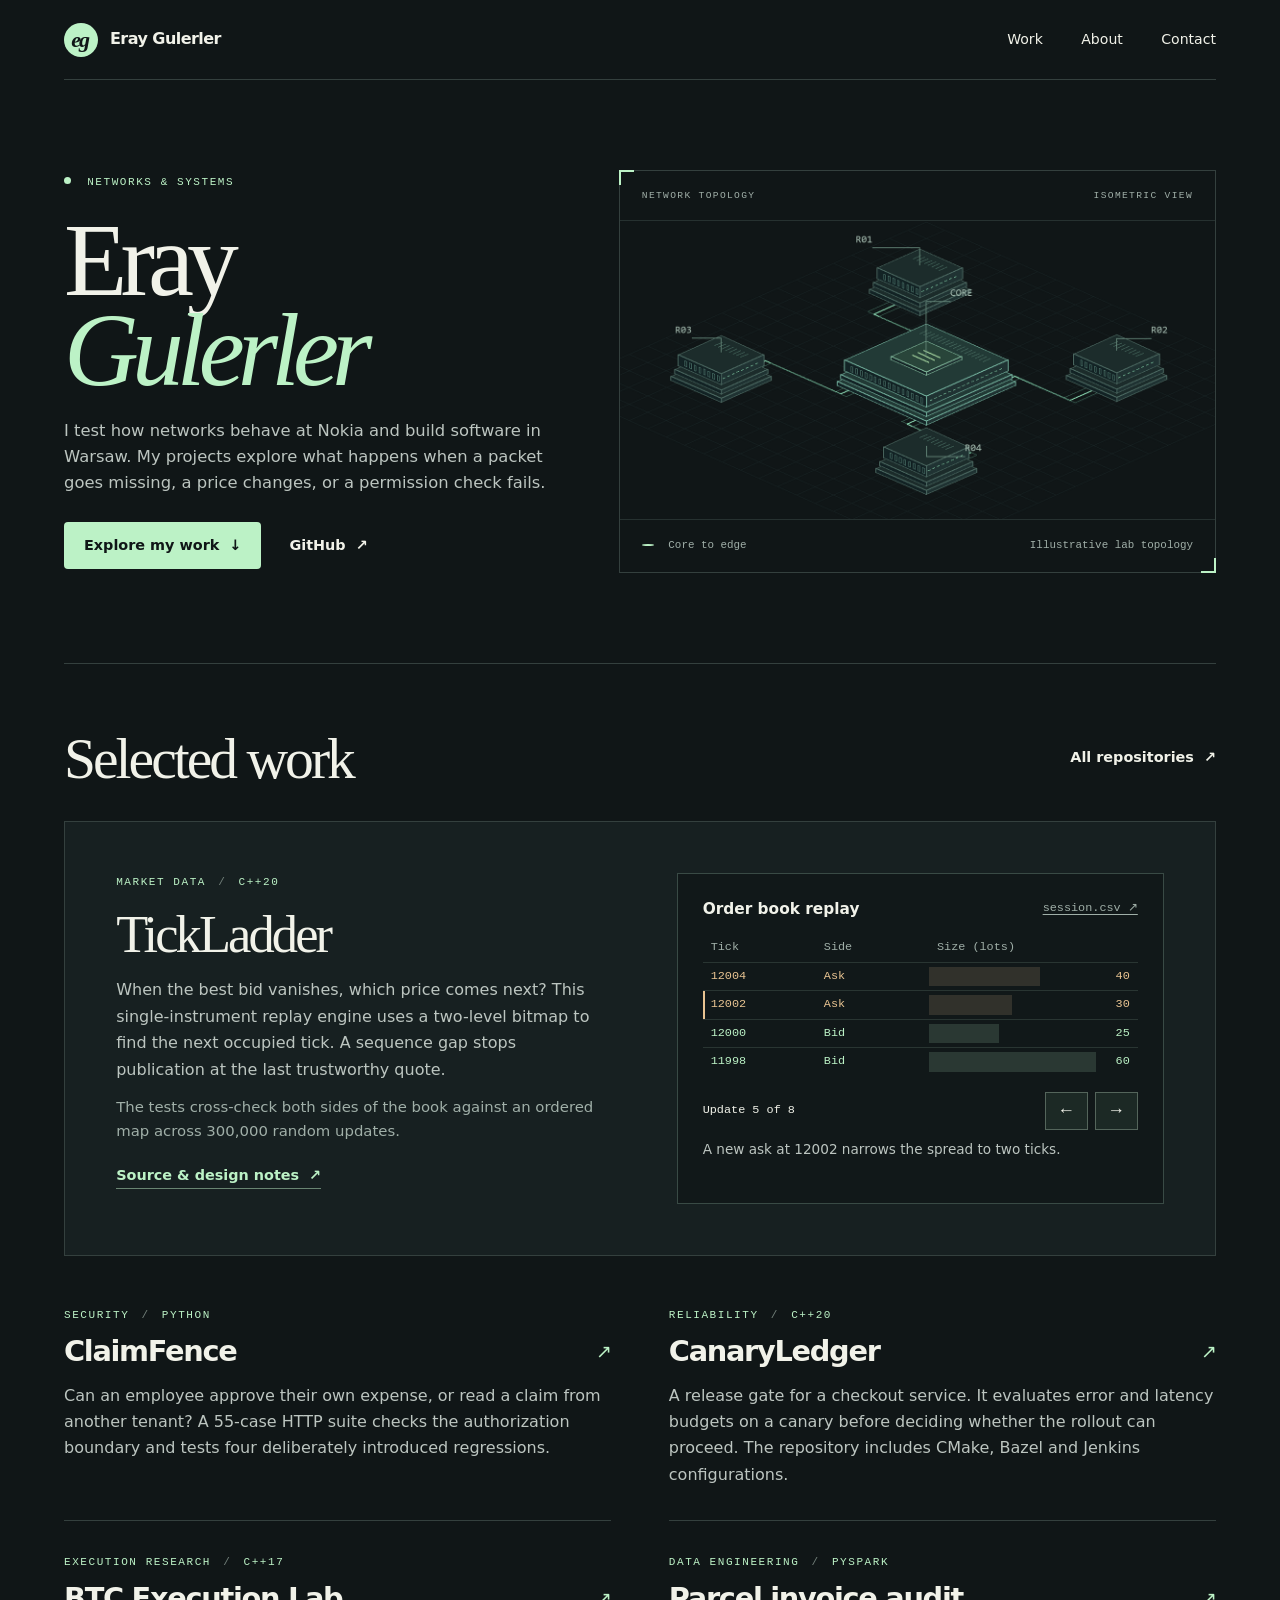
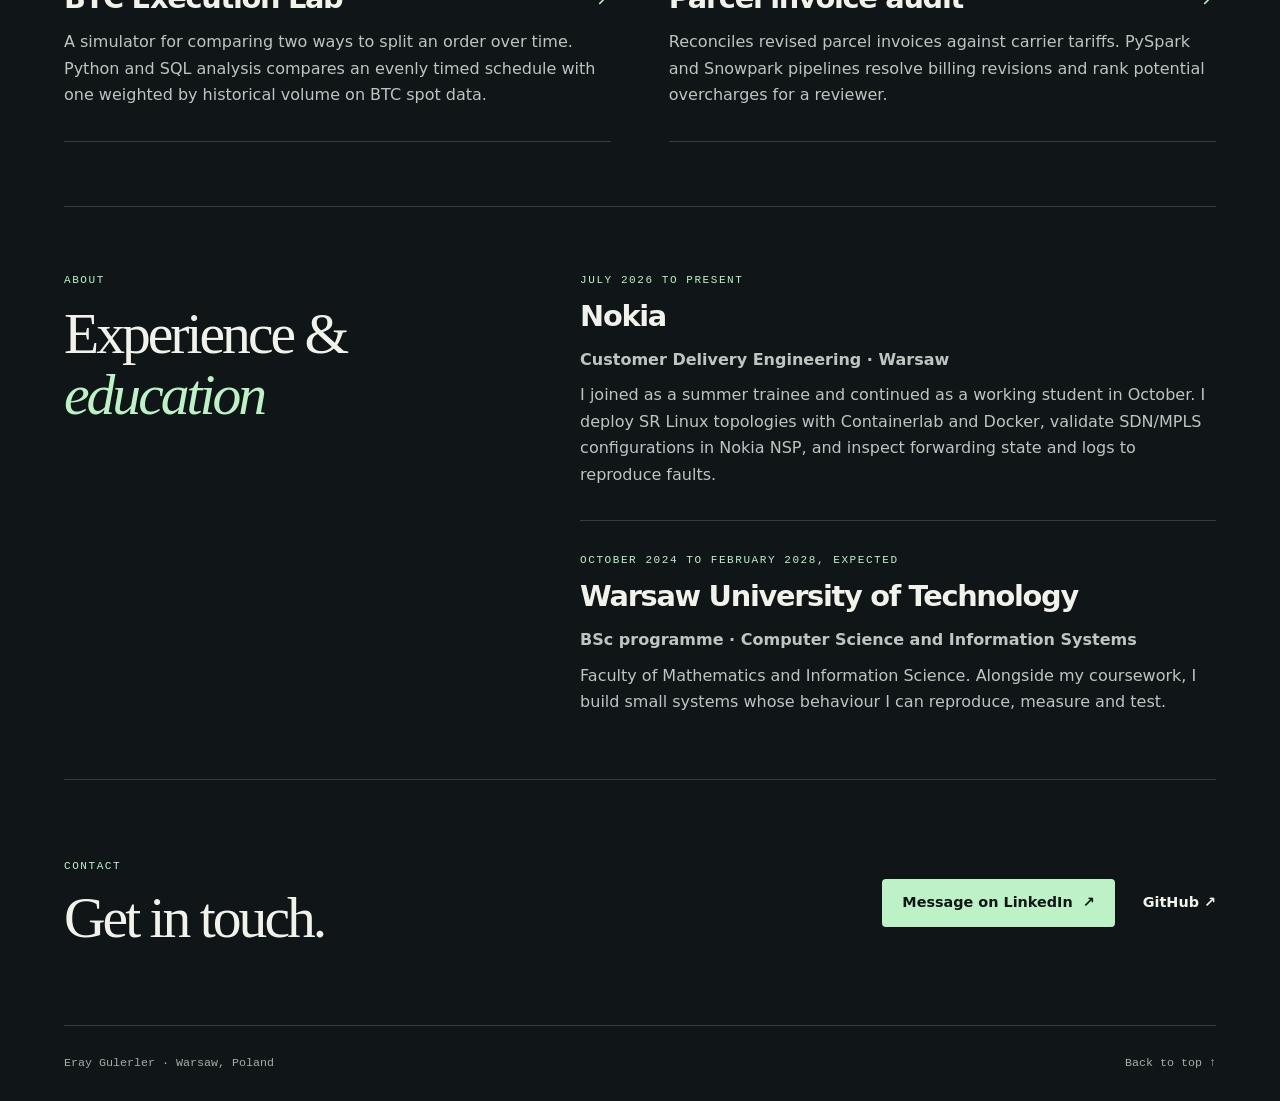
==== index.html @ 1bc4b7b7 "Publish engineering portfolio and TickLadder replay" ====
<!doctype html>
<html lang="en">
<head>
  <meta charset="utf-8">
  <meta name="viewport" content="width=device-width, initial-scale=1">
  <meta name="color-scheme" content="dark">
  <meta name="theme-color" content="#101617">
  <meta name="description" content="Eray Gulerler's engineering portfolio. Network validation at Nokia, a C++ market-data replay engine, and public experiments in authorization and reliability.">
  <meta property="og:title" content="Eray Gulerler | Networks &amp; systems">
  <meta property="og:description" content="Network engineering in Warsaw. Explore selected projects and step through an order-book replay.">
  <meta property="og:type" content="website">
  <meta property="og:image" content="https://eraygulerler.github.io/topology.png">
  <link rel="canonical" href="https://eraygulerler.github.io/">
  <link rel="stylesheet" href="styles.css">
  <title>Eray Gulerler | Networks &amp; systems</title>
  <script src="replay.js" defer></script>
</head>
<body id="top">
  <a class="skip" href="#main">Skip to content</a>
  <header class="top wrap">
    <a class="brand" href="#top" aria-label="Eray Gulerler, home"><span class="monogram">eg</span> Eray Gulerler</a>
    <nav aria-label="Main"><a href="#work">Work</a><a href="#about">About</a><a href="#contact">Contact</a></nav>
  </header>
  <main id="main">
    <section class="hero wrap" aria-labelledby="name">
      <div class="intro">
        <p class="eyebrow"><i></i> Networks &amp; systems</p>
        <h1 id="name">Eray<br><em>Gulerler</em></h1>
        <p class="lead">I test how networks behave at Nokia and build software in Warsaw. My projects explore what happens when a packet goes missing, a price changes, or a permission check fails.</p>
        <div class="actions"><a class="primary" href="#work">Explore my work <span aria-hidden="true">↓</span></a><a class="quiet" href="https://github.com/ErayGulerler">GitHub <span aria-hidden="true">↗</span></a></div>
      </div>
      <figure class="plate">
        <div class="platehead"><span>NETWORK TOPOLOGY</span><span>ISOMETRIC VIEW</span></div>
        <img src="topology.png" width="1240" height="620" alt="Isometric diagram of four edge routers connected to a central node by parallel paths." fetchpriority="high">
        <figcaption><span><b></b> Core to edge</span><span>Illustrative lab topology</span></figcaption>
      </figure>
    </section>
    <section class="work section wrap" id="work" aria-labelledby="work-title">
      <div class="sectionhead"><h2 id="work-title">Selected work</h2><a class="quiet" href="https://github.com/ErayGulerler?tab=repositories">All repositories <span aria-hidden="true">↗</span></a></div>
      <article class="featured">
        <div class="featurecopy">
          <p class="eyebrow">Market data <span>/</span> C++20</p>
          <h3>TickLadder</h3>
          <p>When the best bid vanishes, which price comes next? This single-instrument replay engine uses a two-level bitmap to find the next occupied tick. A sequence gap stops publication at the last trustworthy quote.</p>
          <p class="secondary">The tests cross-check both sides of the book against an ordered map across 300,000 random updates.</p>
          <a class="textlink" href="https://github.com/ErayGulerler/TickLadder">Source &amp; design notes <span aria-hidden="true">↗</span></a>
        </div>
        <div class="replay" aria-labelledby="replay-title">
          <div class="rephead"><h4 id="replay-title">Order book replay</h4><a href="https://github.com/ErayGulerler/TickLadder/blob/main/examples/session.csv">session.csv ↗</a></div>
          <table><caption class="sr">Resting quantity by price for the selected sample update</caption><thead><tr><th>Tick</th><th>Side</th><th>Size (lots)</th></tr></thead>
            <tbody>
              <tr data-tick="12004"><th scope="row">12004</th><td>Ask</td><td><span class="bar" style="--w:53.33%"></span><output>40</output></td></tr>
              <tr data-tick="12002"><th scope="row">12002</th><td>Ask</td><td><span class="bar" style="--w:40%"></span><output>30</output></td></tr>
              <tr data-tick="12000" class="bid"><th scope="row">12000</th><td>Bid</td><td><span class="bar" style="--w:33.33%"></span><output>25</output></td></tr>
              <tr data-tick="11998" class="bid"><th scope="row">11998</th><td>Bid</td><td><span class="bar" style="--w:80%"></span><output>60</output></td></tr>
            </tbody>
          </table>
          <div class="replayfoot"><span id="step">Update 5 of 8</span><div id="buttons" hidden><button id="prev" aria-label="Previous update">←</button><button id="next" aria-label="Next update">→</button></div></div>
          <p id="event" role="status">A new ask at 12002 narrows the spread to two ticks.</p>
        </div>
      </article>
      <div class="projects">
        <article><p class="eyebrow">Security <span>/</span> Python</p><h3><a href="https://github.com/ErayGulerler/ClaimFence">ClaimFence <span>↗</span></a></h3><p>Can an employee approve their own expense, or read a claim from another tenant? A 55-case HTTP suite checks the authorization boundary and tests four deliberately introduced regressions.</p></article>
        <article><p class="eyebrow">Reliability <span>/</span> C++20</p><h3><a href="https://github.com/ErayGulerler/CanaryLedger">CanaryLedger <span>↗</span></a></h3><p>A release gate for a checkout service. It evaluates error and latency budgets on a canary before deciding whether the rollout can proceed. The repository includes CMake, Bazel and Jenkins configurations.</p></article>
        <article><p class="eyebrow">Execution research <span>/</span> C++17</p><h3><a href="https://github.com/ErayGulerler/BTC-Execution-Lab">BTC Execution Lab <span>↗</span></a></h3><p>A simulator for comparing two ways to split an order over time. Python and SQL analysis compares an evenly timed schedule with one weighted by historical volume on BTC spot data.</p></article>
        <article><p class="eyebrow">Data engineering <span>/</span> PySpark</p><h3><a href="https://github.com/ErayGulerler/parcel-invoice-audit">Parcel invoice audit <span>↗</span></a></h3><p>Reconciles revised parcel invoices against carrier tariffs. PySpark and Snowpark pipelines resolve billing revisions and rank potential overcharges for a reviewer.</p></article>
      </div>
    </section>
    <section class="section wrap background" id="about" aria-labelledby="about-title">
      <div><p class="eyebrow">About</p><h2 id="about-title">Experience &amp;<br><em>education</em></h2></div>
      <div class="history">
        <article><p class="eyebrow">July 2026 to present</p><h3>Nokia</h3><p class="role">Customer Delivery Engineering · Warsaw</p><p>I joined as a summer trainee and continued as a working student in October. I deploy SR Linux topologies with Containerlab and Docker, validate SDN/MPLS configurations in Nokia NSP, and inspect forwarding state and logs to reproduce faults.</p></article>
        <article><p class="eyebrow">October 2024 to February 2028, expected</p><h3>Warsaw University of Technology</h3><p class="role">BSc programme · Computer Science and Information Systems</p><p>Faculty of Mathematics and Information Science. Alongside my coursework, I build small systems whose behaviour I can reproduce, measure and test.</p></article>
      </div>
    </section>
    <section class="contact wrap" id="contact" aria-labelledby="contact-title">
      <div><p class="eyebrow">Contact</p><h2 id="contact-title">Get in touch.</h2></div>
      <div class="actions"><a class="primary" href="https://www.linkedin.com/in/eray-gulerler/">Message on LinkedIn <span aria-hidden="true">↗</span></a><a class="quiet" href="https://github.com/ErayGulerler">GitHub ↗</a></div>
    </section>
  </main>
  <footer class="wrap"><span>Eray Gulerler · Warsaw, Poland</span><a href="#top">Back to top ↑</a></footer>
</body>
</html>
---- styles.css ----
:root {
  color-scheme: dark;
  --ink: #101617;
  --paper: #f1f2e9;
  --muted: #bcc5c0;
  --soft: #a0afa8;
  --rule: #34403e;
  --mint: #bcf2c6;
  --mono: "IBM Plex Mono", Consolas, ui-monospace, monospace;
  --sans: "Inter", "Segoe UI", system-ui, sans-serif;
  --serif: "Instrument Serif", Georgia, "Times New Roman", serif;
}
* { box-sizing: border-box; }
html { scroll-behavior: smooth; scroll-padding-top: 2rem; }
body { margin: 0; background: var(--ink); color: var(--paper); font: 1rem/1.65 var(--sans); }
a { color: inherit; text-decoration: none; }
a:hover { color: var(--mint); }
a:focus-visible, button:focus-visible { outline: 3px solid #efcb83; outline-offset: 5px; }
h1,h2,h3,h4,p,figure { margin: 0; }
::selection { background: var(--mint); color: var(--ink); }
.wrap { width: min(1232px, calc(100% - clamp(40px, 10vw, 160px))); margin-inline: auto; }
.top { min-height: 80px; display: flex; align-items: center; justify-content: space-between; border-bottom: 1px solid var(--rule); }
.brand,nav,.actions,.quiet,.primary,.textlink { display: inline-flex; align-items: center; }
.brand { gap: 12px; font-weight: 650; letter-spacing: -.035em; }
.monogram { display: grid; place-items: center; width: 34px; height: 34px; background: var(--mint); color: var(--ink); border-radius: 50%; font: bold italic 22px var(--serif); letter-spacing: -.1em; padding-right: 3px; }
nav { gap: clamp(17px, 3vw, 40px); font-size: .88rem; }
nav a,footer a,.quiet { padding-block: .55rem; }
.hero { display: grid; grid-template-columns: .92fr 1.08fr; gap: 4%; align-items: center; padding-block: clamp(55px,7vw,100px); }
.eyebrow,.platehead,.plate figcaption,footer,.replay { font-family: var(--mono); }
.eyebrow,.platehead { font-size: .69rem; text-transform: uppercase; letter-spacing: .14em; font-weight: 500; }
.eyebrow { color: var(--mint); }
.eyebrow i,.plate b { width: 7px; height: 7px; display: inline-block; background: var(--mint); border-radius: 50%; margin-right: 8px; vertical-align: 1px; }
.eyebrow span { color: #73817b; margin-inline: 4px; }
h1,h2,.featurecopy h3 { font-family: var(--serif); font-weight: 400; }
h1 { margin: 23px 0; font-size: clamp(5.1rem,8.1vw,7.8rem); line-height: .87; letter-spacing: -.067em; }
h1 em,h2 em { font-weight: 400; color: var(--mint); }
.lead { max-width: 51ch; color: var(--muted); font-size: clamp(1rem,1.28vw,1.16rem); line-height: 1.58; }
.actions { flex-wrap: wrap; gap: 28px; margin-top: 26px; }
.quiet,.textlink,.primary { gap: 10px; font-size: .9rem; font-weight: 600; }
.primary { background: var(--mint); color: var(--ink); padding: .74rem 1.25rem; border-radius: 4px; }
.primary:hover { background: #d9fcda; color: var(--ink); }
.plate { position: relative; border: 1px solid var(--rule); background: var(--ink); }
.plate::before,.plate::after { position: absolute; content: ''; width: 13px; height: 13px; pointer-events:none; }
.plate::before { top: -1px; left: -1px; border-top: 2px solid var(--mint); border-left: 2px solid var(--mint); }
.plate::after { bottom: -1px; right: -1px; border-bottom: 2px solid var(--mint); border-right: 2px solid var(--mint); }
.platehead,.plate figcaption { display: flex; align-items:center; justify-content: space-between; padding: 17px 22px; gap: 10px; color: var(--soft); }
.platehead { font-size: .6rem; border-bottom: 1px solid #263130; }
.plate img { display: block; width:100%; height:auto; }
.plate figcaption { border-top: 1px solid #263130; font-size: .68rem; }
.plate b { width: 12px; height: 2px; vertical-align: middle; }
.section { border-top: 1px solid var(--rule); padding-block: clamp(38px,5vw,78px); }
.sectionhead,.contact,footer { display: flex; justify-content: space-between; align-items: center; gap: 18px; }
h2 { font-size: clamp(2.7rem,4.5vw,4.75rem); line-height: 1.06; letter-spacing: -.052em; }
.sectionhead { margin-bottom: 32px; }
.featured { display: grid; grid-template-columns: 1fr 1fr; gap: 7%; padding: clamp(22px,4vw,52px); background: #172021; border: 1px solid var(--rule); }
.featurecopy h3 { font-size: clamp(2.8rem,4.1vw,4.1rem); line-height: 1.15; letter-spacing: -.055em; margin: 13px 0; }
.featurecopy p:not(.eyebrow),.projects p:not(.eyebrow),.history p:not(.eyebrow) { color: var(--muted); }
.featurecopy p.secondary { font-size: .93rem; color: var(--soft); margin-top: 12px; }
.textlink { color: var(--mint); margin-top: 20px; border-bottom: 1px solid #698572; }
.replay { background: #111819; padding: clamp(15px,2vw,25px); align-self: center; border: 1px solid #394a45; }
.rephead,.replayfoot { display: flex; align-items: center; justify-content: space-between; gap: 8px; }
.rephead h4 { font: 600 .96rem var(--sans); }
.rephead a,.replayfoot,.replay table { font-size: .74rem; }
.rephead a { color: var(--soft); text-decoration: underline; text-underline-offset: 3px; }
.replay table { width: 100%; table-layout: fixed; border-collapse: collapse; margin-block: 16px; }
.replay th,.replay td { text-align: left; font-weight: 400; padding: 4px 8px; }
.replay thead { color: var(--soft); }
.replay thead th:last-child { width: 48%; }
.replay tbody tr { border-top: 1px solid #293532; color: #e9c492; }
.replay tbody tr.bid { color: var(--mint); }
.replay tbody tr.changed th { box-shadow: inset 2px 0 currentColor; }
.replay td:last-child { position: relative; text-align: right; }
.bar { position: absolute; inset: 4px auto 4px 0; width: var(--w); background: currentColor; opacity: .15; }
.replay output { position: relative; }
#buttons:not([hidden]) { display: flex; gap: 7px; }
.replay button { background: #1c2925; color: var(--paper); border: 1px solid #54655b; width: 43px; height: 38px; font-size: 1.1rem; cursor: pointer; }
.replay button:hover:enabled { border-color: var(--mint); }
.replay button:disabled { opacity: .3; cursor: default; }
#event { min-height: 2.8em; margin-top: 10px; font: .85rem/1.4 var(--sans); color:var(--muted); }
.projects { display: grid; grid-template-columns: 1fr 1fr; gap: 0 5%; margin-top: 18px; }
.projects article { border-bottom: 1px solid var(--rule); padding: 32px 0; }
.projects h3,.history h3 { font-size: clamp(1.45rem,2.25vw,2.2rem); line-height:1.15; letter-spacing: -.045em; margin: 11px 0 14px; font-weight: 550; }
.projects h3 a { display: flex; justify-content: space-between; align-items: center; gap: 8px; }
.projects h3 span { color: var(--mint); font: 1.2rem var(--mono); }
.background { display: grid; grid-template-columns: .8fr 1.2fr; gap: 8%; }
.background h2 { margin-top: 14px; }
.history article + article { border-top: 1px solid var(--rule); margin-top: 32px; padding-top: 30px; }
.history .role { font-weight: 600; margin-bottom: 9px; }
.contact { border-block: 1px solid var(--rule); padding-block: clamp(36px,6vw,86px); }
.contact h2 { margin-top: 12px; }
.contact .actions { margin: 0; }
footer { padding-block: 19px; color: var(--soft); font-size: .73rem; }
.sr,.skip:not(:focus) { position:absolute; width:1px; height:1px; overflow:hidden; clip-path:inset(50%); white-space:nowrap; }
.skip:focus { background:var(--paper); color:var(--ink); position:absolute; z-index:4; padding:12px; }
@media (max-width: 760px) {
  .hero,.featured,.background { grid-template-columns: 1fr; }
  .hero { gap: 34px; }
  .hero h1 br { display:none; }
  .hero h1 em::before { content:' '; }
  h1 { font-size: clamp(3.8rem,11.7vw,5.6rem); line-height: 1.03; }
  .lead { max-width: 52ch; }
  .featured { gap: 26px; }
  .background { gap: 26px; }
  .contact { align-items:flex-start; flex-direction:column; }
}
@media (max-width: 530px) {
  .top { min-height: 68px; }
  .brand { font-size: .87rem; gap:7px; }
  nav { gap:14px; font-size:.82rem; }
  .hero { padding-block: 43px 34px; }
  .projects { grid-template-columns: 1fr; }
  .sectionhead { align-items: start; flex-direction: column; gap: 4px; margin-bottom: 18px; }
  .platehead,.plate figcaption { padding: 11px 12px; }
  .featured { padding: 18px; }
  .platehead { font-size: .55rem; }
  .plate figcaption { font-size: .62rem; }
  .rephead { flex-wrap:wrap; }
}
@media (max-width: 370px) { .brand { font-size: 0; gap:0; } .featured { padding: 14px; } }
@media (prefers-reduced-motion: reduce) { html { scroll-behavior: auto; } }
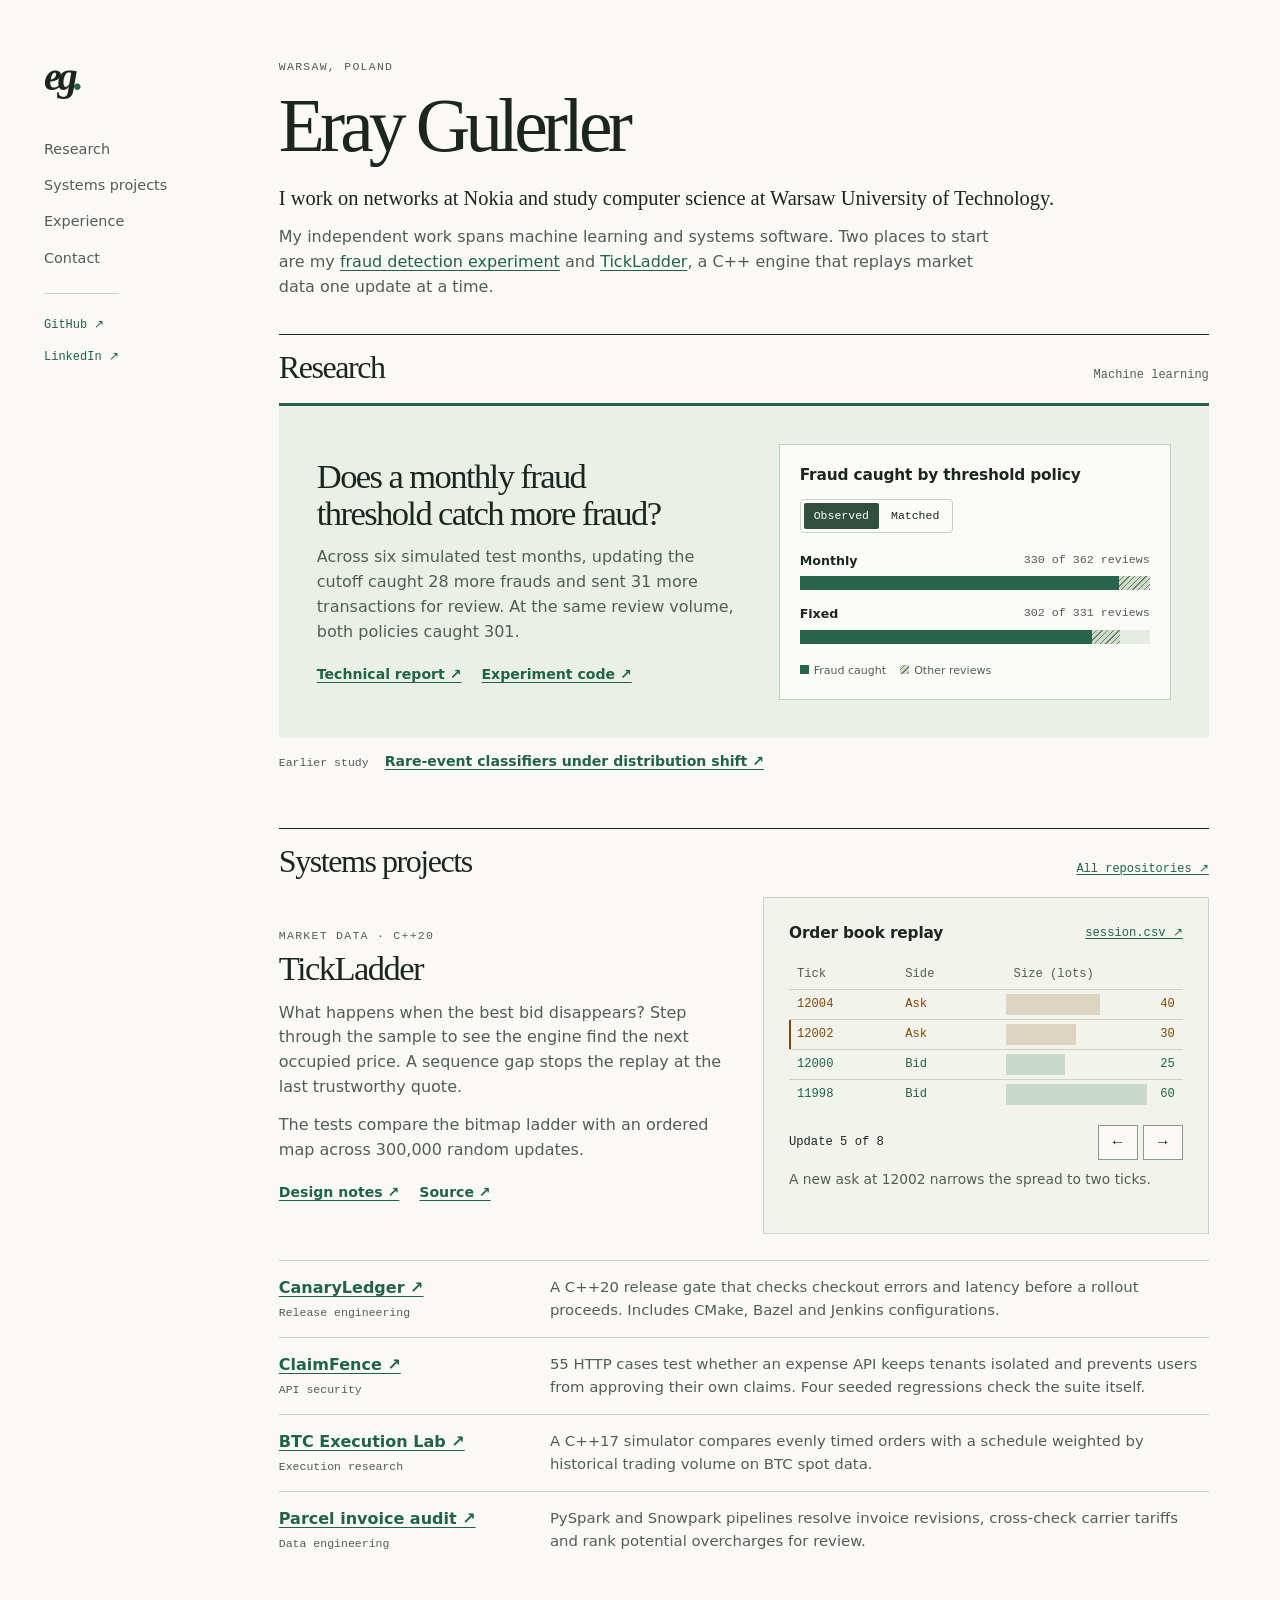
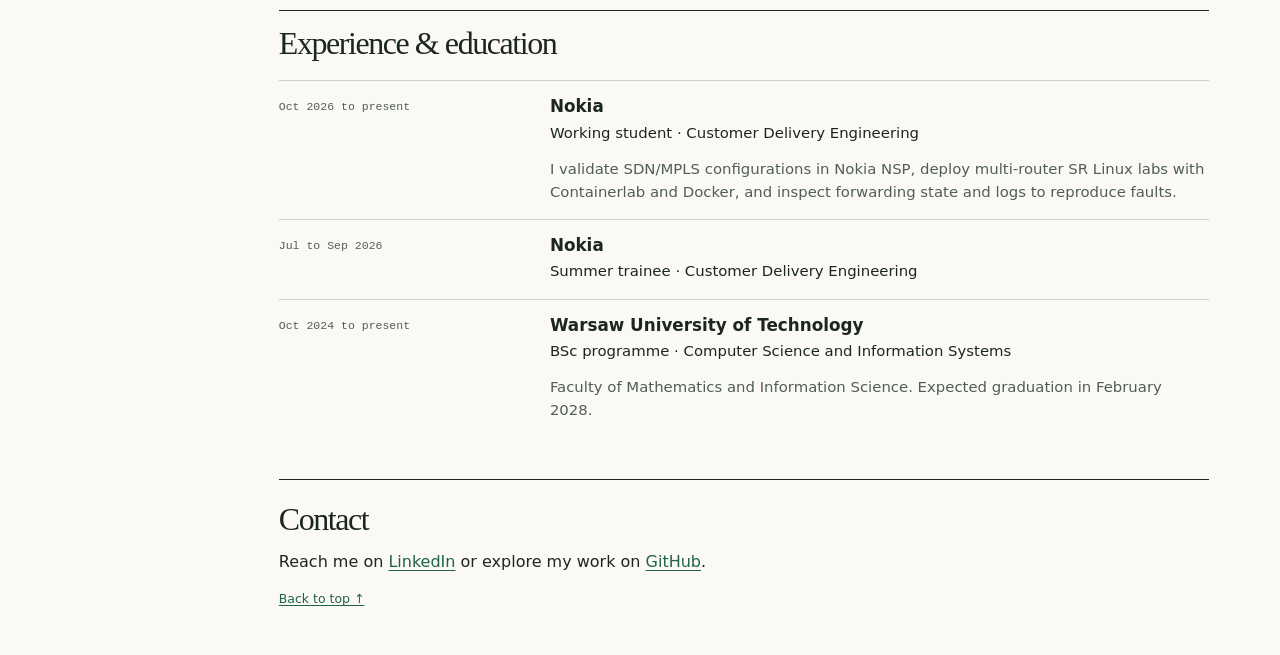
==== commit fe1b4dac: "Redesign portfolio around engineering research" ====
--- a/index.html
+++ b/index.html
@@ -1,83 +1,110 @@
-<!doctype html>
-<html lang="en">
-<head>
-  <meta charset="utf-8">
-  <meta name="viewport" content="width=device-width, initial-scale=1">
-  <meta name="color-scheme" content="dark">
-  <meta name="theme-color" content="#101617">
-  <meta name="description" content="Eray Gulerler's engineering portfolio. Network validation at Nokia, a C++ market-data replay engine, and public experiments in authorization and reliability.">
-  <meta property="og:title" content="Eray Gulerler | Networks &amp; systems">
-  <meta property="og:description" content="Network engineering in Warsaw. Explore selected projects and step through an order-book replay.">
-  <meta property="og:type" content="website">
-  <meta property="og:image" content="https://eraygulerler.github.io/topology.png">
-  <link rel="canonical" href="https://eraygulerler.github.io/">
-  <link rel="stylesheet" href="styles.css">
-  <title>Eray Gulerler | Networks &amp; systems</title>
-  <script src="replay.js" defer></script>
-</head>
-<body id="top">
-  <a class="skip" href="#main">Skip to content</a>
-  <header class="top wrap">
-    <a class="brand" href="#top" aria-label="Eray Gulerler, home"><span class="monogram">eg</span> Eray Gulerler</a>
-    <nav aria-label="Main"><a href="#work">Work</a><a href="#about">About</a><a href="#contact">Contact</a></nav>
-  </header>
-  <main id="main">
-    <section class="hero wrap" aria-labelledby="name">
-      <div class="intro">
-        <p class="eyebrow"><i></i> Networks &amp; systems</p>
-        <h1 id="name">Eray<br><em>Gulerler</em></h1>
-        <p class="lead">I test how networks behave at Nokia and build software in Warsaw. My projects explore what happens when a packet goes missing, a price changes, or a permission check fails.</p>
-        <div class="actions"><a class="primary" href="#work">Explore my work <span aria-hidden="true">↓</span></a><a class="quiet" href="https://github.com/ErayGulerler">GitHub <span aria-hidden="true">↗</span></a></div>
-      </div>
-      <figure class="plate">
-        <div class="platehead"><span>NETWORK TOPOLOGY</span><span>ISOMETRIC VIEW</span></div>
-        <img src="topology.png" width="1240" height="620" alt="Isometric diagram of four edge routers connected to a central node by parallel paths." fetchpriority="high">
-        <figcaption><span><b></b> Core to edge</span><span>Illustrative lab topology</span></figcaption>
-      </figure>
-    </section>
-    <section class="work section wrap" id="work" aria-labelledby="work-title">
-      <div class="sectionhead"><h2 id="work-title">Selected work</h2><a class="quiet" href="https://github.com/ErayGulerler?tab=repositories">All repositories <span aria-hidden="true">↗</span></a></div>
-      <article class="featured">
-        <div class="featurecopy">
-          <p class="eyebrow">Market data <span>/</span> C++20</p>
-          <h3>TickLadder</h3>
-          <p>When the best bid vanishes, which price comes next? This single-instrument replay engine uses a two-level bitmap to find the next occupied tick. A sequence gap stops publication at the last trustworthy quote.</p>
-          <p class="secondary">The tests cross-check both sides of the book against an ordered map across 300,000 random updates.</p>
-          <a class="textlink" href="https://github.com/ErayGulerler/TickLadder">Source &amp; design notes <span aria-hidden="true">↗</span></a>
-        </div>
-        <div class="replay" aria-labelledby="replay-title">
-          <div class="rephead"><h4 id="replay-title">Order book replay</h4><a href="https://github.com/ErayGulerler/TickLadder/blob/main/examples/session.csv">session.csv ↗</a></div>
-          <table><caption class="sr">Resting quantity by price for the selected sample update</caption><thead><tr><th>Tick</th><th>Side</th><th>Size (lots)</th></tr></thead>
-            <tbody>
-              <tr data-tick="12004"><th scope="row">12004</th><td>Ask</td><td><span class="bar" style="--w:53.33%"></span><output>40</output></td></tr>
-              <tr data-tick="12002"><th scope="row">12002</th><td>Ask</td><td><span class="bar" style="--w:40%"></span><output>30</output></td></tr>
-              <tr data-tick="12000" class="bid"><th scope="row">12000</th><td>Bid</td><td><span class="bar" style="--w:33.33%"></span><output>25</output></td></tr>
-              <tr data-tick="11998" class="bid"><th scope="row">11998</th><td>Bid</td><td><span class="bar" style="--w:80%"></span><output>60</output></td></tr>
-            </tbody>
-          </table>
-          <div class="replayfoot"><span id="step">Update 5 of 8</span><div id="buttons" hidden><button id="prev" aria-label="Previous update">←</button><button id="next" aria-label="Next update">→</button></div></div>
-          <p id="event" role="status">A new ask at 12002 narrows the spread to two ticks.</p>
-        </div>
-      </article>
-      <div class="projects">
-        <article><p class="eyebrow">Security <span>/</span> Python</p><h3><a href="https://github.com/ErayGulerler/ClaimFence">ClaimFence <span>↗</span></a></h3><p>Can an employee approve their own expense, or read a claim from another tenant? A 55-case HTTP suite checks the authorization boundary and tests four deliberately introduced regressions.</p></article>
-        <article><p class="eyebrow">Reliability <span>/</span> C++20</p><h3><a href="https://github.com/ErayGulerler/CanaryLedger">CanaryLedger <span>↗</span></a></h3><p>A release gate for a checkout service. It evaluates error and latency budgets on a canary before deciding whether the rollout can proceed. The repository includes CMake, Bazel and Jenkins configurations.</p></article>
-        <article><p class="eyebrow">Execution research <span>/</span> C++17</p><h3><a href="https://github.com/ErayGulerler/BTC-Execution-Lab">BTC Execution Lab <span>↗</span></a></h3><p>A simulator for comparing two ways to split an order over time. Python and SQL analysis compares an evenly timed schedule with one weighted by historical volume on BTC spot data.</p></article>
-        <article><p class="eyebrow">Data engineering <span>/</span> PySpark</p><h3><a href="https://github.com/ErayGulerler/parcel-invoice-audit">Parcel invoice audit <span>↗</span></a></h3><p>Reconciles revised parcel invoices against carrier tariffs. PySpark and Snowpark pipelines resolve billing revisions and rank potential overcharges for a reviewer.</p></article>
-      </div>
-    </section>
-    <section class="section wrap background" id="about" aria-labelledby="about-title">
-      <div><p class="eyebrow">About</p><h2 id="about-title">Experience &amp;<br><em>education</em></h2></div>
-      <div class="history">
-        <article><p class="eyebrow">July 2026 to present</p><h3>Nokia</h3><p class="role">Customer Delivery Engineering · Warsaw</p><p>I joined as a summer trainee and continued as a working student in October. I deploy SR Linux topologies with Containerlab and Docker, validate SDN/MPLS configurations in Nokia NSP, and inspect forwarding state and logs to reproduce faults.</p></article>
-        <article><p class="eyebrow">October 2024 to February 2028, expected</p><h3>Warsaw University of Technology</h3><p class="role">BSc programme · Computer Science and Information Systems</p><p>Faculty of Mathematics and Information Science. Alongside my coursework, I build small systems whose behaviour I can reproduce, measure and test.</p></article>
-      </div>
-    </section>
-    <section class="contact wrap" id="contact" aria-labelledby="contact-title">
-      <div><p class="eyebrow">Contact</p><h2 id="contact-title">Get in touch.</h2></div>
-      <div class="actions"><a class="primary" href="https://www.linkedin.com/in/eray-gulerler/">Message on LinkedIn <span aria-hidden="true">↗</span></a><a class="quiet" href="https://github.com/ErayGulerler">GitHub ↗</a></div>
-    </section>
-  </main>
-  <footer class="wrap"><span>Eray Gulerler · Warsaw, Poland</span><a href="#top">Back to top ↑</a></footer>
-</body>
-</html>
+<!doctype html>
+<html lang="en">
+<head>
+  <meta charset="utf-8">
+  <meta name="viewport" content="width=device-width, initial-scale=1">
+  <meta name="color-scheme" content="light">
+  <meta name="theme-color" content="#f9f8f4">
+  <meta name="description" content="Eray Gulerler's engineering portfolio. Research on fraud-alert thresholds, network validation at Nokia, and reproducible systems software.">
+  <meta property="og:title" content="Eray Gulerler | Machine learning &amp; systems">
+  <meta property="og:description" content="Explore a fraud-detection experiment, step through a C++ order-book replay and read about network engineering at Nokia.">
+  <meta property="og:type" content="website">
+  <meta property="og:image" content="https://eraygulerler.github.io/topology.png">
+  <link rel="canonical" href="https://eraygulerler.github.io/">
+  <link rel="stylesheet" href="styles.css?v=2">
+  <title>Eray Gulerler | Machine learning &amp; systems</title>
+  <script src="replay.js" defer></script>
+</head>
+<body id="top">
+  <a class="skip" href="#main">Skip to content</a>
+  <div class="layout">
+    <header class="rail">
+      <a class="wordmark" aria-label="Eray Gulerler, home" href="#top">eg<span>.</span></a>
+      <nav aria-label="Page sections">
+        <a href="#research">Research</a>
+        <a href="#work">Systems projects</a>
+        <a href="#about">Experience</a>
+        <a href="#contact">Contact</a>
+      </nav>
+      <div class="elsewhere"><a href="https://github.com/ErayGulerler">GitHub ↗</a><a href="https://www.linkedin.com/in/eray-gulerler/">LinkedIn ↗</a></div>
+    </header>
+    <main id="main">
+      <header class="intro">
+        <p class="location">Warsaw, Poland</p>
+        <h1>Eray Gulerler</h1>
+        <p class="lede">I work on networks at Nokia and study computer science at Warsaw University of Technology.</p>
+        <p>My independent work spans machine learning and systems software. Two places to start are my <a href="#research">fraud detection experiment</a> and <a href="#work">TickLadder</a>, a C++ engine that replays market data one update at a time.</p>
+      </header>
+      <section id="research" aria-labelledby="research-heading">
+        <div class="sectionhead"><h2 id="research-heading">Research</h2><span>Machine learning</span></div>
+        <article class="study">
+          <div class="abstract">
+            <h3>Does a monthly fraud threshold catch more fraud?</h3>
+            <p>Across six simulated test months, updating the cutoff caught 28 more frauds and sent 31 more transactions for review. At the same review volume, both policies caught 301.</p>
+            <div class="links"><a href="https://github.com/ErayGulerler/fraud-detection-api/blob/research/monthly-thresholds/research/monthly_thresholds/technical-report.pdf">Technical report ↗</a><a href="https://github.com/ErayGulerler/fraud-detection-api/tree/research/monthly-thresholds/research/monthly_thresholds">Experiment code ↗</a></div>
+          </div>
+          <figure class="comparison">
+            <figcaption>Fraud caught by threshold policy</figcaption>
+            <fieldset><legend class="sr">Compare review volumes</legend>
+              <label><input type="radio" name="volume" checked>Observed</label>
+              <label><input id="match" type="radio" name="volume">Matched</label>
+            </fieldset>
+            <div class="observed">
+              <div class="barlabel"><b>Monthly</b><span>330 of 362 reviews</span></div>
+              <div class="track" aria-hidden="true"><i style="width:91.16%"></i><b style="width:8.84%"></b></div>
+              <div class="barlabel"><b>Fixed</b><span>302 of 331 reviews</span></div>
+              <div class="track" aria-hidden="true"><i style="width:83.43%"></i><b style="width:8.01%"></b></div>
+            </div>
+            <div class="matched">
+              <div class="barlabel"><b>Monthly</b><span>301 of 330 reviews</span></div>
+              <div class="track" aria-hidden="true"><i style="width:83.15%"></i><b style="width:8.01%"></b></div>
+              <div class="barlabel"><b>Fixed</b><span>301 of 330 reviews</span></div>
+              <div class="track" aria-hidden="true"><i style="width:83.15%"></i><b style="width:8.01%"></b></div>
+            </div>
+            <div class="key"><span><i></i>Fraud caught</span><span><i></i>Other reviews</span></div>
+          </figure>
+        </article>
+        <div class="related"><span>Earlier study</span><a href="https://github.com/ErayGulerler/fraud-detection-api/blob/research/rare-event-distribution-shift/research/REPORT.md">Rare-event classifiers under distribution shift ↗</a></div>
+      </section>
+      <section id="work" aria-labelledby="work-title">
+        <div class="sectionhead"><h2 id="work-title">Systems projects</h2><a href="https://github.com/ErayGulerler?tab=repositories">All repositories ↗</a></div>
+        <article class="feature">
+          <div><p class="tag">Market data · C++20</p><h3>TickLadder</h3>
+          <p>What happens when the best bid disappears? Step through the sample to see the engine find the next occupied price. A sequence gap stops the replay at the last trustworthy quote.</p>
+          <p>The tests compare the bitmap ladder with an ordered map across 300,000 random updates.</p>
+          <div class="links"><a href="https://github.com/ErayGulerler/TickLadder/blob/main/docs/design.md">Design notes ↗</a><a href="https://github.com/ErayGulerler/TickLadder">Source ↗</a></div></div>
+        <div class="replay" aria-labelledby="replay-title">
+          <div class="rephead"><h4 id="replay-title">Order book replay</h4><a href="https://github.com/ErayGulerler/TickLadder/blob/main/examples/session.csv">session.csv ↗</a></div>
+          <table><caption class="sr">Resting quantity by price for the selected sample update</caption><thead><tr><th>Tick</th><th>Side</th><th>Size (lots)</th></tr></thead>
+            <tbody>
+              <tr data-tick="12004"><th scope="row">12004</th><td>Ask</td><td><span class="bar" style="--w:53.33%"></span><output>40</output></td></tr>
+              <tr data-tick="12002"><th scope="row">12002</th><td>Ask</td><td><span class="bar" style="--w:40%"></span><output>30</output></td></tr>
+              <tr data-tick="12000" class="bid"><th scope="row">12000</th><td>Bid</td><td><span class="bar" style="--w:33.33%"></span><output>25</output></td></tr>
+              <tr data-tick="11998" class="bid"><th scope="row">11998</th><td>Bid</td><td><span class="bar" style="--w:80%"></span><output>60</output></td></tr>
+            </tbody>
+          </table>
+          <div class="replayfoot"><span id="step">Update 5 of 8</span><div id="buttons" hidden><button id="prev" aria-label="Previous update">←</button><button id="next" aria-label="Next update">→</button></div></div>
+          <p id="event" role="status">A new ask at 12002 narrows the spread to two ticks.</p>
+        </div>
+
+        </article>
+        <dl class="index">
+          <div><dt><a href="https://github.com/ErayGulerler/CanaryLedger">CanaryLedger ↗</a><span>Release engineering</span></dt><dd>A C++20 release gate that checks checkout errors and latency before a rollout proceeds. Includes CMake, Bazel and Jenkins configurations.</dd></div>
+          <div><dt><a href="https://github.com/ErayGulerler/ClaimFence">ClaimFence ↗</a><span>API security</span></dt><dd>55 HTTP cases test whether an expense API keeps tenants isolated and prevents users from approving their own claims. Four seeded regressions check the suite itself.</dd></div>
+          <div><dt><a href="https://github.com/ErayGulerler/BTC-Execution-Lab">BTC Execution Lab ↗</a><span>Execution research</span></dt><dd>A C++17 simulator compares evenly timed orders with a schedule weighted by historical trading volume on BTC spot data.</dd></div>
+          <div><dt><a href="https://github.com/ErayGulerler/parcel-invoice-audit">Parcel invoice audit ↗</a><span>Data engineering</span></dt><dd>PySpark and Snowpark pipelines resolve invoice revisions, cross-check carrier tariffs and rank potential overcharges for review.</dd></div>
+        </dl>
+      </section>
+      <section id="about" aria-labelledby="about-heading">
+        <div class="sectionhead"><h2 id="about-heading">Experience &amp; education</h2></div>
+        <dl class="timeline">
+          <div><dt>Oct 2026 to present</dt><dd><h3>Nokia</h3><p class="role">Working student · Customer Delivery Engineering</p><p>I validate SDN/MPLS configurations in Nokia NSP, deploy multi-router SR Linux labs with Containerlab and Docker, and inspect forwarding state and logs to reproduce faults.</p></dd></div>
+          <div><dt>Jul to Sep 2026</dt><dd><h3>Nokia</h3><p class="role">Summer trainee · Customer Delivery Engineering</p></dd></div>
+          <div><dt>Oct 2024 to present</dt><dd><h3>Warsaw University of Technology</h3><p class="role">BSc programme · Computer Science and Information Systems</p><p>Faculty of Mathematics and Information Science. Expected graduation in February 2028.</p></dd></div>
+        </dl>
+      </section>
+      <footer id="contact"><h2>Contact</h2><p>Reach me on <a href="https://www.linkedin.com/in/eray-gulerler/">LinkedIn</a> or explore my work on <a href="https://github.com/ErayGulerler">GitHub</a>.</p><a href="#top" class="back">Back to top ↑</a></footer>
+    </main>
+  </div>
+</body>
+</html>
--- a/styles.css
+++ b/styles.css
@@ -1,120 +1,118 @@
 :root {
-  color-scheme: dark;
-  --ink: #101617;
-  --paper: #f1f2e9;
-  --muted: #bcc5c0;
-  --soft: #a0afa8;
-  --rule: #34403e;
-  --mint: #bcf2c6;
+  color-scheme: light;
+  --paper: #faf9f5;
+  --ink: #1c2621;
+  --muted: #505e54;
+  --accent: #206349;
+  --rule: #cbd1c6;
+  --serif: "Source Serif 4", Georgia, "Times New Roman", serif;
+  --sans: "Inter", "Segoe UI", system-ui, sans-serif;
   --mono: "IBM Plex Mono", Consolas, ui-monospace, monospace;
-  --sans: "Inter", "Segoe UI", system-ui, sans-serif;
-  --serif: "Instrument Serif", Georgia, "Times New Roman", serif;
 }
 * { box-sizing: border-box; }
-html { scroll-behavior: smooth; scroll-padding-top: 2rem; }
-body { margin: 0; background: var(--ink); color: var(--paper); font: 1rem/1.65 var(--sans); }
-a { color: inherit; text-decoration: none; }
-a:hover { color: var(--mint); }
-a:focus-visible, button:focus-visible { outline: 3px solid #efcb83; outline-offset: 5px; }
-h1,h2,h3,h4,p,figure { margin: 0; }
-::selection { background: var(--mint); color: var(--ink); }
-.wrap { width: min(1232px, calc(100% - clamp(40px, 10vw, 160px))); margin-inline: auto; }
-.top { min-height: 80px; display: flex; align-items: center; justify-content: space-between; border-bottom: 1px solid var(--rule); }
-.brand,nav,.actions,.quiet,.primary,.textlink { display: inline-flex; align-items: center; }
-.brand { gap: 12px; font-weight: 650; letter-spacing: -.035em; }
-.monogram { display: grid; place-items: center; width: 34px; height: 34px; background: var(--mint); color: var(--ink); border-radius: 50%; font: bold italic 22px var(--serif); letter-spacing: -.1em; padding-right: 3px; }
-nav { gap: clamp(17px, 3vw, 40px); font-size: .88rem; }
-nav a,footer a,.quiet { padding-block: .55rem; }
-.hero { display: grid; grid-template-columns: .92fr 1.08fr; gap: 4%; align-items: center; padding-block: clamp(55px,7vw,100px); }
-.eyebrow,.platehead,.plate figcaption,footer,.replay { font-family: var(--mono); }
-.eyebrow,.platehead { font-size: .69rem; text-transform: uppercase; letter-spacing: .14em; font-weight: 500; }
-.eyebrow { color: var(--mint); }
-.eyebrow i,.plate b { width: 7px; height: 7px; display: inline-block; background: var(--mint); border-radius: 50%; margin-right: 8px; vertical-align: 1px; }
-.eyebrow span { color: #73817b; margin-inline: 4px; }
-h1,h2,.featurecopy h3 { font-family: var(--serif); font-weight: 400; }
-h1 { margin: 23px 0; font-size: clamp(5.1rem,8.1vw,7.8rem); line-height: .87; letter-spacing: -.067em; }
-h1 em,h2 em { font-weight: 400; color: var(--mint); }
-.lead { max-width: 51ch; color: var(--muted); font-size: clamp(1rem,1.28vw,1.16rem); line-height: 1.58; }
-.actions { flex-wrap: wrap; gap: 28px; margin-top: 26px; }
-.quiet,.textlink,.primary { gap: 10px; font-size: .9rem; font-weight: 600; }
-.primary { background: var(--mint); color: var(--ink); padding: .74rem 1.25rem; border-radius: 4px; }
-.primary:hover { background: #d9fcda; color: var(--ink); }
-.plate { position: relative; border: 1px solid var(--rule); background: var(--ink); }
-.plate::before,.plate::after { position: absolute; content: ''; width: 13px; height: 13px; pointer-events:none; }
-.plate::before { top: -1px; left: -1px; border-top: 2px solid var(--mint); border-left: 2px solid var(--mint); }
-.plate::after { bottom: -1px; right: -1px; border-bottom: 2px solid var(--mint); border-right: 2px solid var(--mint); }
-.platehead,.plate figcaption { display: flex; align-items:center; justify-content: space-between; padding: 17px 22px; gap: 10px; color: var(--soft); }
-.platehead { font-size: .6rem; border-bottom: 1px solid #263130; }
-.plate img { display: block; width:100%; height:auto; }
-.plate figcaption { border-top: 1px solid #263130; font-size: .68rem; }
-.plate b { width: 12px; height: 2px; vertical-align: middle; }
-.section { border-top: 1px solid var(--rule); padding-block: clamp(38px,5vw,78px); }
-.sectionhead,.contact,footer { display: flex; justify-content: space-between; align-items: center; gap: 18px; }
-h2 { font-size: clamp(2.7rem,4.5vw,4.75rem); line-height: 1.06; letter-spacing: -.052em; }
-.sectionhead { margin-bottom: 32px; }
-.featured { display: grid; grid-template-columns: 1fr 1fr; gap: 7%; padding: clamp(22px,4vw,52px); background: #172021; border: 1px solid var(--rule); }
-.featurecopy h3 { font-size: clamp(2.8rem,4.1vw,4.1rem); line-height: 1.15; letter-spacing: -.055em; margin: 13px 0; }
-.featurecopy p:not(.eyebrow),.projects p:not(.eyebrow),.history p:not(.eyebrow) { color: var(--muted); }
-.featurecopy p.secondary { font-size: .93rem; color: var(--soft); margin-top: 12px; }
-.textlink { color: var(--mint); margin-top: 20px; border-bottom: 1px solid #698572; }
-.replay { background: #111819; padding: clamp(15px,2vw,25px); align-self: center; border: 1px solid #394a45; }
-.rephead,.replayfoot { display: flex; align-items: center; justify-content: space-between; gap: 8px; }
-.rephead h4 { font: 600 .96rem var(--sans); }
-.rephead a,.replayfoot,.replay table { font-size: .74rem; }
-.rephead a { color: var(--soft); text-decoration: underline; text-underline-offset: 3px; }
-.replay table { width: 100%; table-layout: fixed; border-collapse: collapse; margin-block: 16px; }
-.replay th,.replay td { text-align: left; font-weight: 400; padding: 4px 8px; }
-.replay thead { color: var(--soft); }
-.replay thead th:last-child { width: 48%; }
-.replay tbody tr { border-top: 1px solid #293532; color: #e9c492; }
-.replay tbody tr.bid { color: var(--mint); }
-.replay tbody tr.changed th { box-shadow: inset 2px 0 currentColor; }
-.replay td:last-child { position: relative; text-align: right; }
-.bar { position: absolute; inset: 4px auto 4px 0; width: var(--w); background: currentColor; opacity: .15; }
-.replay output { position: relative; }
-#buttons:not([hidden]) { display: flex; gap: 7px; }
-.replay button { background: #1c2925; color: var(--paper); border: 1px solid #54655b; width: 43px; height: 38px; font-size: 1.1rem; cursor: pointer; }
-.replay button:hover:enabled { border-color: var(--mint); }
-.replay button:disabled { opacity: .3; cursor: default; }
-#event { min-height: 2.8em; margin-top: 10px; font: .85rem/1.4 var(--sans); color:var(--muted); }
-.projects { display: grid; grid-template-columns: 1fr 1fr; gap: 0 5%; margin-top: 18px; }
-.projects article { border-bottom: 1px solid var(--rule); padding: 32px 0; }
-.projects h3,.history h3 { font-size: clamp(1.45rem,2.25vw,2.2rem); line-height:1.15; letter-spacing: -.045em; margin: 11px 0 14px; font-weight: 550; }
-.projects h3 a { display: flex; justify-content: space-between; align-items: center; gap: 8px; }
-.projects h3 span { color: var(--mint); font: 1.2rem var(--mono); }
-.background { display: grid; grid-template-columns: .8fr 1.2fr; gap: 8%; }
-.background h2 { margin-top: 14px; }
-.history article + article { border-top: 1px solid var(--rule); margin-top: 32px; padding-top: 30px; }
-.history .role { font-weight: 600; margin-bottom: 9px; }
-.contact { border-block: 1px solid var(--rule); padding-block: clamp(36px,6vw,86px); }
-.contact h2 { margin-top: 12px; }
-.contact .actions { margin: 0; }
-footer { padding-block: 19px; color: var(--soft); font-size: .73rem; }
-.sr,.skip:not(:focus) { position:absolute; width:1px; height:1px; overflow:hidden; clip-path:inset(50%); white-space:nowrap; }
-.skip:focus { background:var(--paper); color:var(--ink); position:absolute; z-index:4; padding:12px; }
-@media (max-width: 760px) {
-  .hero,.featured,.background { grid-template-columns: 1fr; }
-  .hero { gap: 34px; }
-  .hero h1 br { display:none; }
-  .hero h1 em::before { content:' '; }
-  h1 { font-size: clamp(3.8rem,11.7vw,5.6rem); line-height: 1.03; }
-  .lead { max-width: 52ch; }
-  .featured { gap: 26px; }
-  .background { gap: 26px; }
-  .contact { align-items:flex-start; flex-direction:column; }
+html { scroll-padding-top: 28px; }
+body { margin: 0; font: 1rem/1.55 var(--sans); color: var(--ink); background: var(--paper); }
+a { color: var(--accent); text-decoration-thickness: 1px; text-underline-offset: .19em; }
+a:hover { text-decoration-thickness: 2px; }
+a:focus-visible, button:focus-visible, label:has(input:focus-visible) { outline: 3px solid #a14814; outline-offset: 4px; }
+h1,h2,h3,h4,p,dl,dd,figure { margin: 0; }
+::selection { background:#d4ebcd; }
+.layout { display: grid; grid-template-columns: 158px minmax(0,930px); gap: clamp(44px,6vw,96px); max-width: 1260px; margin: auto; padding: 58px 34px 0; }
+.rail { align-self: start; position: sticky; top: 36px; }
+.wordmark { display:inline-block; font: 700 italic 2.5rem/.95 var(--serif); letter-spacing:-.1em; text-decoration:none; color:var(--ink); }
+.wordmark span { color:var(--accent); }
+.rail nav,.elsewhere { display: grid; justify-items:start; gap: 8px; margin-top: 37px; }
+.rail nav a,.elsewhere a { text-decoration: none; padding-block:3px; color:var(--muted); font-size:.9rem; }
+.rail nav a:hover,.elsewhere a:hover { text-decoration:underline; color:var(--accent); }
+.elsewhere { margin-top:21px; border-top:1px solid var(--rule); padding-top:19px; width:fit-content; }
+.elsewhere a { font: .75rem/1.5 var(--mono); color: var(--accent); }
+main { min-width:0; }
+.intro { padding-bottom:34px; }
+.location,.tag,.sectionhead > span,.related > span,.timeline dt,.index dt span { font: .72rem/1.5 var(--mono); color:var(--muted); }
+.location,.tag { text-transform: uppercase; letter-spacing: .11em; }
+h1,h2,h3 { font-family:var(--serif); font-weight:400; }
+h1 { font-size:clamp(3.3rem,5.9vw,5.7rem); line-height:1.03; margin:12px 0 18px; letter-spacing:-.065em; }
+.intro .lede { max-width:39em; font:1.28rem/1.48 var(--serif); color:var(--ink); }
+.intro p:last-child { margin-top:12px; max-width:70ch; color:var(--muted); }
+section { margin-bottom:42px; }
+.sectionhead { border-top:1px solid var(--ink); display:flex; align-items:baseline; justify-content:space-between; gap:12px; padding-block:15px 18px; }
+h2 { font-size:clamp(1.8rem,2.5vw,2.3rem); line-height:1.1; letter-spacing:-.045em; }
+.sectionhead > a,.sectionhead > span { font: .75rem/1.4 var(--mono); }
+.study { display:grid; grid-template-columns:1.08fr 1fr; align-items:center; gap:clamp(22px,3vw,42px); padding:clamp(21px,3vw,38px); background:#eaf0e6; border-top:3px solid #28604a; }
+.study h3,.feature h3 { font-size:clamp(1.8rem,2.7vw,2.65rem); line-height:1.08; letter-spacing:-.046em; text-wrap:balance; }
+.abstract p,.feature p:not(.tag),.timeline p { color:var(--muted); margin-top:13px; }
+.links { display:flex; flex-wrap:wrap; gap:8px 20px; margin-top:20px; }
+.links a,.related a { font-size:.88rem; font-weight:600; }
+.comparison { position:relative; padding:20px; background:#fbfcf7; border:1px solid #c2cebf; }
+.comparison figcaption,.rephead h4 { font:600 .96rem/1.4 var(--sans); letter-spacing:-.01em; }
+.comparison fieldset { display:inline-flex; padding:3px; border:1px solid var(--rule); margin:13px 0 4px; border-radius:4px; gap:2px; }
+.comparison label { cursor:pointer; padding:4px 10px; border-radius:2px; position:relative; font: .72rem/1.5 var(--mono); }
+.comparison label:has(:checked) { background:#304f3d; color:white; }
+.comparison input,.sr,.skip:not(:focus) { position:absolute; width:1px; height:1px; overflow:hidden; clip-path:inset(50%); white-space:nowrap; }
+.skip:focus { position:fixed; left:10px; top:10px; background:white; padding:10px; z-index:2; }
+.matched,.comparison:has(#match:checked) .observed { display:none; }
+.comparison:has(#match:checked) .matched { display:block; }
+.barlabel { display:flex; flex-wrap:wrap; justify-content:space-between; gap:4px; margin:14px 0 6px; font-size:.79rem; }
+.barlabel span { color:var(--muted); font: .73rem/1.6 var(--mono); }
+.track { display:flex; height:14px; background:#e7ece3; }
+.track i,.key i { background:#28634b; }
+.track b,.key span:nth-child(2) i { background:repeating-linear-gradient(135deg,#d0dccb 0 3px,#6b8068 3px 4px); }
+.key { display:flex; flex-wrap:wrap; gap:6px 14px; margin-top:18px; color:var(--muted); font-size:.69rem; }
+.key i { width:9px; height:9px; display:inline-block; margin-right:5px; }
+.related { display:flex; align-items:baseline; flex-wrap:wrap; gap:4px 16px; padding:13px 0; }
+.feature { display:grid; grid-template-columns:1fr 1fr; gap:clamp(22px,3vw,42px); align-items:center; margin-bottom:26px; }
+.feature h3 { margin:6px 0; }
+.replay { padding:clamp(16px,2.1vw,25px); border:1px solid var(--rule); background:#f1f3ec; font-family:var(--mono); }
+.rephead,.replayfoot { display:flex; align-items:center; justify-content:space-between; gap:8px; flex-wrap:wrap; }
+.rephead a,.replayfoot,.replay table { font-size:.76rem; }
+.replay table { width:100%; table-layout:fixed; border-collapse:collapse; margin-block:16px; }
+.replay th,.replay td { font-weight:400; text-align:left; padding:5px 8px; }
+.replay thead { color:var(--muted); }
+.replay thead th:last-child { width:45%; }
+.replay tbody tr { border-top:1px solid var(--rule); color:#834808; }
+.replay tbody tr.bid { color:var(--accent); }
+.replay .changed th { box-shadow:inset 2px 0 currentColor; }
+.replay td:last-child { position:relative; text-align:right; }
+.bar { position:absolute; inset:4px auto 4px 0; width:var(--w); background:currentColor; opacity:.18; }
+.replay output { position:relative; }
+#buttons:not([hidden]) { display:flex; gap:5px; }
+.replay button { width:40px; height:35px; background:var(--paper); color:var(--ink); border:1px solid #8a998c; font-size:1rem; cursor:pointer; }
+.replay button:disabled { opacity:.35; cursor:default; }
+.replay #event { font:.86rem/1.4 var(--sans); min-height:2.8em; margin:10px 0 0; }
+.index > div,.timeline > div { display:grid; grid-template-columns: minmax(140px, 27%) 1fr; gap:20px; padding:15px 0; border-top:1px solid var(--rule); }
+.index dt a { font-weight:600; }
+.index dt span { display:block; margin-top:3px; }
+.index dd,.timeline p { font-size:.93rem; color:var(--muted); }
+.timeline h3 { font:600 1.05rem/1.3 var(--sans); }
+.timeline p.role { margin-top:4px; color:var(--ink); }
+.timeline dt { padding-top:2px; }
+footer { border-top:1px solid var(--ink); padding:22px 0 44px; }
+footer p { margin:12px 0; }
+.back { font-size:.78rem; }
+@media(max-width:900px) {
+  .layout { grid-template-columns:135px minmax(0,1fr); gap:25px; padding:35px 25px 0; }
+  .study { padding:20px; gap:20px; }
+  .comparison { padding:14px; }
 }
-@media (max-width: 530px) {
-  .top { min-height: 68px; }
-  .brand { font-size: .87rem; gap:7px; }
-  nav { gap:14px; font-size:.82rem; }
-  .hero { padding-block: 43px 34px; }
-  .projects { grid-template-columns: 1fr; }
-  .sectionhead { align-items: start; flex-direction: column; gap: 4px; margin-bottom: 18px; }
-  .platehead,.plate figcaption { padding: 11px 12px; }
-  .featured { padding: 18px; }
-  .platehead { font-size: .55rem; }
-  .plate figcaption { font-size: .62rem; }
-  .rephead { flex-wrap:wrap; }
+@media(max-width:740px) {
+  .layout { display:block; padding:0 22px; }
+  .rail { position:static; display:flex; align-items:center; justify-content:space-between; gap:12px; border-bottom:1px solid var(--rule); padding:16px 0; margin-bottom:28px; }
+  .rail nav { display:flex; flex-wrap:wrap; gap:4px 13px; margin:0; }
+  .rail nav a { font-size:.78rem; }
+  .elsewhere { display:none; }
+  .wordmark { font-size:2rem; }
 }
-@media (max-width: 370px) { .brand { font-size: 0; gap:0; } .featured { padding: 14px; } }
-@media (prefers-reduced-motion: reduce) { html { scroll-behavior: auto; } }
+@media(max-width:600px) {
+  .study,.feature { grid-template-columns:1fr; gap:20px; }
+  .intro .lede { font-size:1.2rem; }
+  .intro { padding-bottom:24px; }
+  .index > div,.timeline > div { grid-template-columns:1fr; gap:6px; }
+  .sectionhead { flex-wrap:wrap; }
+  .index dt span { display:inline-block; margin-left:10px; }
+  section { margin-bottom:30px; }
+}
+@media(max-width:370px) {
+  .layout { padding-inline:15px; }
+  .rail nav { gap:4px 9px; }
+  .study { padding:15px; }
+}
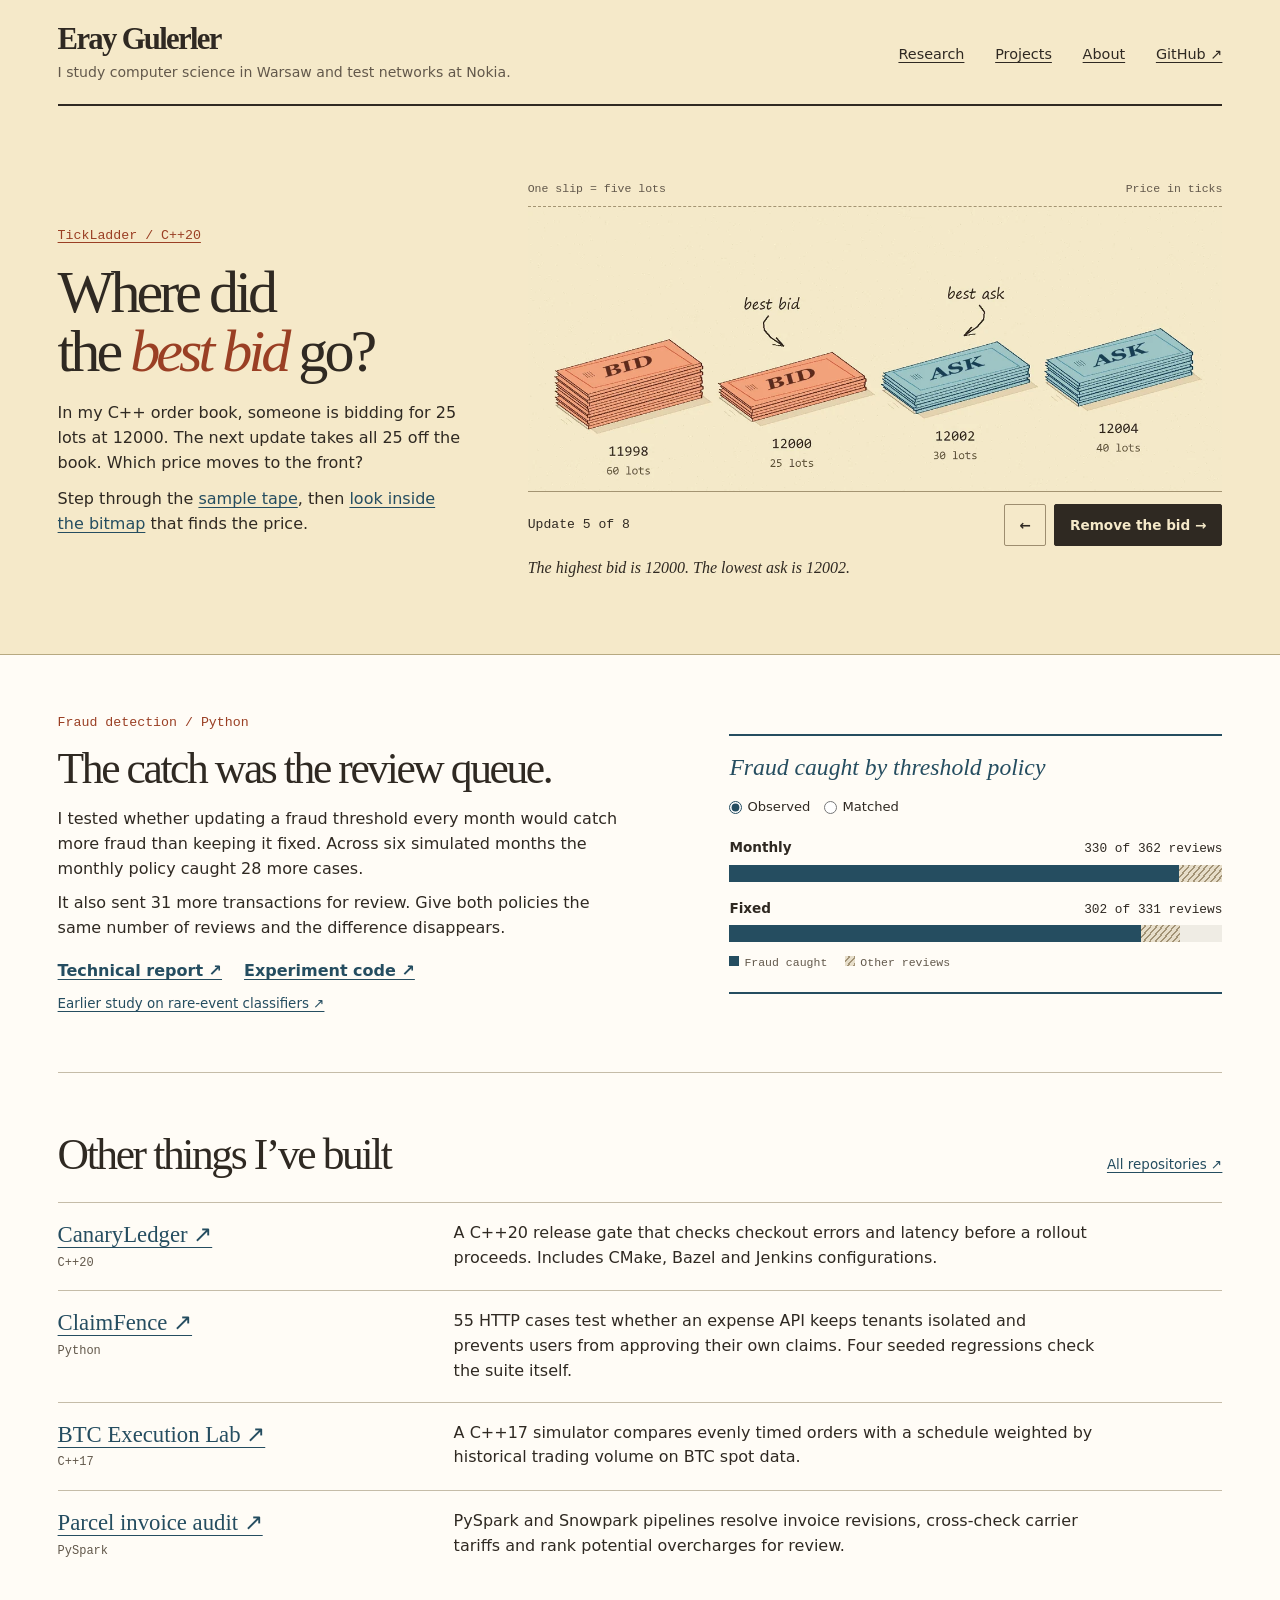
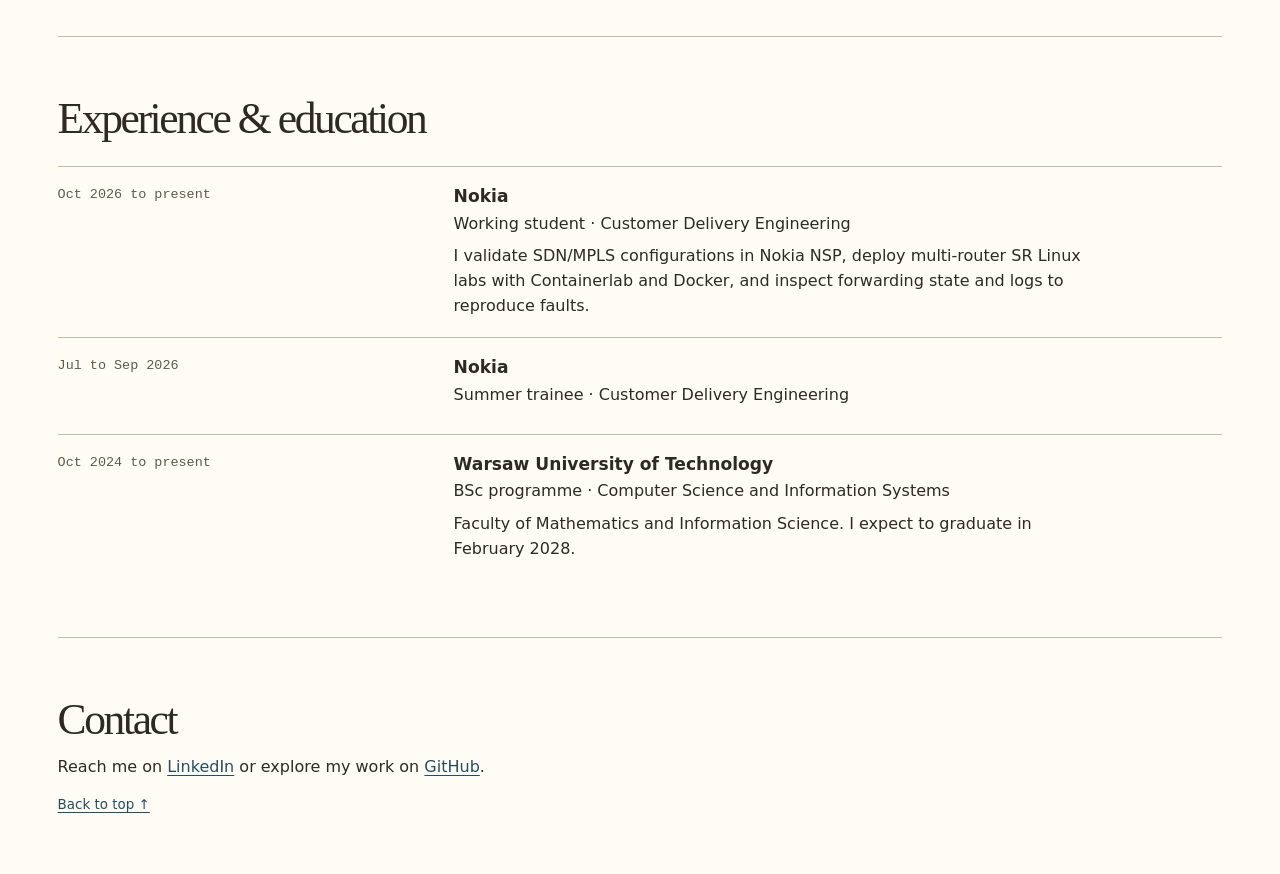
==== commit 7e51a39f: "Illustrate TickLadder with a playable order book" ====
--- a/index.html
+++ b/index.html
@@ -4,46 +4,54 @@
   <meta charset="utf-8">
   <meta name="viewport" content="width=device-width, initial-scale=1">
   <meta name="color-scheme" content="light">
-  <meta name="theme-color" content="#f9f8f4">
+  <meta name="theme-color" content="#f5e9c9">
   <meta name="description" content="Eray Gulerler's engineering portfolio. Research on fraud-alert thresholds, network validation at Nokia, and reproducible systems software.">
   <meta property="og:title" content="Eray Gulerler | Machine learning &amp; systems">
   <meta property="og:description" content="Explore a fraud-detection experiment, step through a C++ order-book replay and read about network engineering at Nokia.">
   <meta property="og:type" content="website">
-  <meta property="og:image" content="https://eraygulerler.github.io/topology.png">
+  <meta property="og:image" content="https://eraygulerler.github.io/tape-5.webp">
   <link rel="canonical" href="https://eraygulerler.github.io/">
-  <link rel="stylesheet" href="styles.css?v=2">
+  <link rel="stylesheet" href="styles.css?v=3">
   <title>Eray Gulerler | Machine learning &amp; systems</title>
-  <script src="replay.js" defer></script>
+  <script src="replay.js?v=3" defer></script>
 </head>
 <body id="top">
   <a class="skip" href="#main">Skip to content</a>
-  <div class="layout">
-    <header class="rail">
-      <a class="wordmark" aria-label="Eray Gulerler, home" href="#top">eg<span>.</span></a>
-      <nav aria-label="Page sections">
-        <a href="#research">Research</a>
-        <a href="#work">Systems projects</a>
-        <a href="#about">Experience</a>
-        <a href="#contact">Contact</a>
-      </nav>
-      <div class="elsewhere"><a href="https://github.com/ErayGulerler">GitHub ↗</a><a href="https://www.linkedin.com/in/eray-gulerler/">LinkedIn ↗</a></div>
-    </header>
-    <main id="main">
-      <header class="intro">
-        <p class="location">Warsaw, Poland</p>
-        <h1>Eray Gulerler</h1>
-        <p class="lede">I work on networks at Nokia and study computer science at Warsaw University of Technology.</p>
-        <p>My independent work spans machine learning and systems software. Two places to start are my <a href="#research">fraud detection experiment</a> and <a href="#work">TickLadder</a>, a C++ engine that replays market data one update at a time.</p>
-      </header>
-      <section id="research" aria-labelledby="research-heading">
-        <div class="sectionhead"><h2 id="research-heading">Research</h2><span>Machine learning</span></div>
-        <article class="study">
-          <div class="abstract">
-            <h3>Does a monthly fraud threshold catch more fraud?</h3>
-            <p>Across six simulated test months, updating the cutoff caught 28 more frauds and sent 31 more transactions for review. At the same review volume, both policies caught 301.</p>
-            <div class="links"><a href="https://github.com/ErayGulerler/fraud-detection-api/blob/research/monthly-thresholds/research/monthly_thresholds/technical-report.pdf">Technical report ↗</a><a href="https://github.com/ErayGulerler/fraud-detection-api/tree/research/monthly-thresholds/research/monthly_thresholds">Experiment code ↗</a></div>
-          </div>
-          <figure class="comparison">
+  <header class="mast">
+    <div class="width mast-inner">
+      <div><h1>Eray Gulerler</h1><p>I study computer science in Warsaw and test networks at Nokia.</p></div>
+      <nav aria-label="Site navigation"><a href="#research">Research</a><a href="#projects">Projects</a><a href="#about">About</a><a href="https://github.com/ErayGulerler">GitHub ↗</a></nav>
+    </div>
+  </header>
+  <main id="main">
+    <section id="work" class="cover" aria-labelledby="cover-title">
+      <div class="width spread">
+        <div class="opening">
+          <a class="byline" href="https://github.com/ErayGulerler/TickLadder">TickLadder / C++20</a>
+          <h2 id="cover-title">Where did the <em>best bid</em> go?</h2>
+          <p>In my C++ order book, someone is bidding for 25 lots at 12000. The next update takes all 25 off the book. Which price moves to the front?</p>
+          <p>Step through the <a href="https://github.com/ErayGulerler/TickLadder/blob/main/examples/session.csv">sample tape</a>, then <a href="https://github.com/ErayGulerler/TickLadder/blob/main/include/tickladder/book.hpp">look inside the bitmap</a> that finds the price.</p>
+        </div>
+        <figure class="book" aria-labelledby="book-caption">
+          <figcaption id="book-caption">One slip = five lots <span>Price in ticks</span></figcaption>
+          <picture><source id="handheld" media="(max-width: 500px)" srcset="handheld-5.webp"><img id="drawing" src="tape-5.webp" width="1230" height="503" fetchpriority="high" alt="Update 5. Bids: 60 lots at 11998 and 25 at 12000. Asks: 30 at 12002 and 40 at 12004."></picture>
+          <div class="playline"><span id="step">Update 5 of 8</span><div id="buttons" hidden><button id="prev" aria-label="Previous update">←</button><button id="next">Remove the bid →</button></div></div>
+          <p id="event" role="status">The highest bid is 12000. The lowest ask is 12002.</p>
+          <noscript><a href="https://github.com/ErayGulerler/TickLadder/blob/main/examples/quotes.csv">Read all eight quotes ↗</a></noscript>
+        </figure>
+      </div>
+    </section>
+    <div class="width notebook">
+      <section id="research" class="research" aria-labelledby="threshold-title">
+        <div class="research-copy">
+          <p class="byline">Fraud detection / Python</p>
+          <h2 id="threshold-title">The catch was the review queue.</h2>
+          <p>I tested whether updating a fraud threshold every month would catch more fraud than keeping it fixed. Across six simulated months the monthly policy caught 28 more cases.</p>
+          <p>It also sent 31 more transactions for review. Give both policies the same number of reviews and the difference disappears.</p>
+          <div class="links"><a href="https://github.com/ErayGulerler/fraud-detection-api/blob/research/monthly-thresholds/research/monthly_thresholds/technical-report.pdf">Technical report ↗</a><a href="https://github.com/ErayGulerler/fraud-detection-api/tree/research/monthly-thresholds/research/monthly_thresholds">Experiment code ↗</a></div>
+          <p class="earlier"><a href="https://github.com/ErayGulerler/fraud-detection-api/blob/research/rare-event-distribution-shift/research/REPORT.md">Earlier study on rare-event classifiers ↗</a></p>
+        </div>
+                  <figure class="comparison">
             <figcaption>Fraud caught by threshold policy</figcaption>
             <fieldset><legend class="sr">Compare review volumes</legend>
               <label><input type="radio" name="volume" checked>Observed</label>
@@ -63,36 +71,15 @@
             </div>
             <div class="key"><span><i></i>Fraud caught</span><span><i></i>Other reviews</span></div>
           </figure>
-        </article>
-        <div class="related"><span>Earlier study</span><a href="https://github.com/ErayGulerler/fraud-detection-api/blob/research/rare-event-distribution-shift/research/REPORT.md">Rare-event classifiers under distribution shift ↗</a></div>
+
       </section>
-      <section id="work" aria-labelledby="work-title">
-        <div class="sectionhead"><h2 id="work-title">Systems projects</h2><a href="https://github.com/ErayGulerler?tab=repositories">All repositories ↗</a></div>
-        <article class="feature">
-          <div><p class="tag">Market data · C++20</p><h3>TickLadder</h3>
-          <p>What happens when the best bid disappears? Step through the sample to see the engine find the next occupied price. A sequence gap stops the replay at the last trustworthy quote.</p>
-          <p>The tests compare the bitmap ladder with an ordered map across 300,000 random updates.</p>
-          <div class="links"><a href="https://github.com/ErayGulerler/TickLadder/blob/main/docs/design.md">Design notes ↗</a><a href="https://github.com/ErayGulerler/TickLadder">Source ↗</a></div></div>
-        <div class="replay" aria-labelledby="replay-title">
-          <div class="rephead"><h4 id="replay-title">Order book replay</h4><a href="https://github.com/ErayGulerler/TickLadder/blob/main/examples/session.csv">session.csv ↗</a></div>
-          <table><caption class="sr">Resting quantity by price for the selected sample update</caption><thead><tr><th>Tick</th><th>Side</th><th>Size (lots)</th></tr></thead>
-            <tbody>
-              <tr data-tick="12004"><th scope="row">12004</th><td>Ask</td><td><span class="bar" style="--w:53.33%"></span><output>40</output></td></tr>
-              <tr data-tick="12002"><th scope="row">12002</th><td>Ask</td><td><span class="bar" style="--w:40%"></span><output>30</output></td></tr>
-              <tr data-tick="12000" class="bid"><th scope="row">12000</th><td>Bid</td><td><span class="bar" style="--w:33.33%"></span><output>25</output></td></tr>
-              <tr data-tick="11998" class="bid"><th scope="row">11998</th><td>Bid</td><td><span class="bar" style="--w:80%"></span><output>60</output></td></tr>
-            </tbody>
-          </table>
-          <div class="replayfoot"><span id="step">Update 5 of 8</span><div id="buttons" hidden><button id="prev" aria-label="Previous update">←</button><button id="next" aria-label="Next update">→</button></div></div>
-          <p id="event" role="status">A new ask at 12002 narrows the spread to two ticks.</p>
-        </div>
-
-        </article>
+      <section id="projects" aria-labelledby="projects-title">
+        <div class="sectionhead"><h2 id="projects-title">Other things I’ve built</h2><a href="https://github.com/ErayGulerler?tab=repositories">All repositories ↗</a></div>
         <dl class="index">
-          <div><dt><a href="https://github.com/ErayGulerler/CanaryLedger">CanaryLedger ↗</a><span>Release engineering</span></dt><dd>A C++20 release gate that checks checkout errors and latency before a rollout proceeds. Includes CMake, Bazel and Jenkins configurations.</dd></div>
-          <div><dt><a href="https://github.com/ErayGulerler/ClaimFence">ClaimFence ↗</a><span>API security</span></dt><dd>55 HTTP cases test whether an expense API keeps tenants isolated and prevents users from approving their own claims. Four seeded regressions check the suite itself.</dd></div>
-          <div><dt><a href="https://github.com/ErayGulerler/BTC-Execution-Lab">BTC Execution Lab ↗</a><span>Execution research</span></dt><dd>A C++17 simulator compares evenly timed orders with a schedule weighted by historical trading volume on BTC spot data.</dd></div>
-          <div><dt><a href="https://github.com/ErayGulerler/parcel-invoice-audit">Parcel invoice audit ↗</a><span>Data engineering</span></dt><dd>PySpark and Snowpark pipelines resolve invoice revisions, cross-check carrier tariffs and rank potential overcharges for review.</dd></div>
+          <div><dt><a href="https://github.com/ErayGulerler/CanaryLedger">CanaryLedger ↗</a><span>C++20</span></dt><dd>A C++20 release gate that checks checkout errors and latency before a rollout proceeds. Includes CMake, Bazel and Jenkins configurations.</dd></div>
+          <div><dt><a href="https://github.com/ErayGulerler/ClaimFence">ClaimFence ↗</a><span>Python</span></dt><dd>55 HTTP cases test whether an expense API keeps tenants isolated and prevents users from approving their own claims. Four seeded regressions check the suite itself.</dd></div>
+          <div><dt><a href="https://github.com/ErayGulerler/BTC-Execution-Lab">BTC Execution Lab ↗</a><span>C++17</span></dt><dd>A C++17 simulator compares evenly timed orders with a schedule weighted by historical trading volume on BTC spot data.</dd></div>
+          <div><dt><a href="https://github.com/ErayGulerler/parcel-invoice-audit">Parcel invoice audit ↗</a><span>PySpark</span></dt><dd>PySpark and Snowpark pipelines resolve invoice revisions, cross-check carrier tariffs and rank potential overcharges for review.</dd></div>
         </dl>
       </section>
       <section id="about" aria-labelledby="about-heading">
@@ -100,11 +87,12 @@
         <dl class="timeline">
           <div><dt>Oct 2026 to present</dt><dd><h3>Nokia</h3><p class="role">Working student · Customer Delivery Engineering</p><p>I validate SDN/MPLS configurations in Nokia NSP, deploy multi-router SR Linux labs with Containerlab and Docker, and inspect forwarding state and logs to reproduce faults.</p></dd></div>
           <div><dt>Jul to Sep 2026</dt><dd><h3>Nokia</h3><p class="role">Summer trainee · Customer Delivery Engineering</p></dd></div>
-          <div><dt>Oct 2024 to present</dt><dd><h3>Warsaw University of Technology</h3><p class="role">BSc programme · Computer Science and Information Systems</p><p>Faculty of Mathematics and Information Science. Expected graduation in February 2028.</p></dd></div>
+          <div><dt>Oct 2024 to present</dt><dd><h3>Warsaw University of Technology</h3><p class="role">BSc programme · Computer Science and Information Systems</p><p>Faculty of Mathematics and Information Science. I expect to graduate in February 2028.</p></dd></div>
         </dl>
       </section>
       <footer id="contact"><h2>Contact</h2><p>Reach me on <a href="https://www.linkedin.com/in/eray-gulerler/">LinkedIn</a> or explore my work on <a href="https://github.com/ErayGulerler">GitHub</a>.</p><a href="#top" class="back">Back to top ↑</a></footer>
-    </main>
-  </div>
+
+    </div>
+  </main>
 </body>
 </html>
--- a/styles.css
+++ b/styles.css
@@ -1,118 +1,99 @@
 :root {
-  color-scheme: light;
-  --paper: #faf9f5;
-  --ink: #1c2621;
-  --muted: #505e54;
-  --accent: #206349;
-  --rule: #cbd1c6;
-  --serif: "Source Serif 4", Georgia, "Times New Roman", serif;
-  --sans: "Inter", "Segoe UI", system-ui, sans-serif;
-  --mono: "IBM Plex Mono", Consolas, ui-monospace, monospace;
+  color-scheme:light;
+  --paper:#fffcf6; --cover:#f5e9c9; --ink:#2f2922; --red:#9a3f24; --blue:#254d60;
+  --rule:#c5bca8; --muted:#62584b;
+  --serif:"Iowan Old Style",Georgia,serif;
+  --sans:"Inter","Segoe UI",system-ui,sans-serif;
+  --mono:"IBM Plex Mono",Consolas,ui-monospace,monospace;
 }
-* { box-sizing: border-box; }
-html { scroll-padding-top: 28px; }
-body { margin: 0; font: 1rem/1.55 var(--sans); color: var(--ink); background: var(--paper); }
-a { color: var(--accent); text-decoration-thickness: 1px; text-underline-offset: .19em; }
-a:hover { text-decoration-thickness: 2px; }
-a:focus-visible, button:focus-visible, label:has(input:focus-visible) { outline: 3px solid #a14814; outline-offset: 4px; }
-h1,h2,h3,h4,p,dl,dd,figure { margin: 0; }
-::selection { background:#d4ebcd; }
-.layout { display: grid; grid-template-columns: 158px minmax(0,930px); gap: clamp(44px,6vw,96px); max-width: 1260px; margin: auto; padding: 58px 34px 0; }
-.rail { align-self: start; position: sticky; top: 36px; }
-.wordmark { display:inline-block; font: 700 italic 2.5rem/.95 var(--serif); letter-spacing:-.1em; text-decoration:none; color:var(--ink); }
-.wordmark span { color:var(--accent); }
-.rail nav,.elsewhere { display: grid; justify-items:start; gap: 8px; margin-top: 37px; }
-.rail nav a,.elsewhere a { text-decoration: none; padding-block:3px; color:var(--muted); font-size:.9rem; }
-.rail nav a:hover,.elsewhere a:hover { text-decoration:underline; color:var(--accent); }
-.elsewhere { margin-top:21px; border-top:1px solid var(--rule); padding-top:19px; width:fit-content; }
-.elsewhere a { font: .75rem/1.5 var(--mono); color: var(--accent); }
-main { min-width:0; }
-.intro { padding-bottom:34px; }
-.location,.tag,.sectionhead > span,.related > span,.timeline dt,.index dt span { font: .72rem/1.5 var(--mono); color:var(--muted); }
-.location,.tag { text-transform: uppercase; letter-spacing: .11em; }
-h1,h2,h3 { font-family:var(--serif); font-weight:400; }
-h1 { font-size:clamp(3.3rem,5.9vw,5.7rem); line-height:1.03; margin:12px 0 18px; letter-spacing:-.065em; }
-.intro .lede { max-width:39em; font:1.28rem/1.48 var(--serif); color:var(--ink); }
-.intro p:last-child { margin-top:12px; max-width:70ch; color:var(--muted); }
-section { margin-bottom:42px; }
-.sectionhead { border-top:1px solid var(--ink); display:flex; align-items:baseline; justify-content:space-between; gap:12px; padding-block:15px 18px; }
-h2 { font-size:clamp(1.8rem,2.5vw,2.3rem); line-height:1.1; letter-spacing:-.045em; }
-.sectionhead > a,.sectionhead > span { font: .75rem/1.4 var(--mono); }
-.study { display:grid; grid-template-columns:1.08fr 1fr; align-items:center; gap:clamp(22px,3vw,42px); padding:clamp(21px,3vw,38px); background:#eaf0e6; border-top:3px solid #28604a; }
-.study h3,.feature h3 { font-size:clamp(1.8rem,2.7vw,2.65rem); line-height:1.08; letter-spacing:-.046em; text-wrap:balance; }
-.abstract p,.feature p:not(.tag),.timeline p { color:var(--muted); margin-top:13px; }
-.links { display:flex; flex-wrap:wrap; gap:8px 20px; margin-top:20px; }
-.links a,.related a { font-size:.88rem; font-weight:600; }
-.comparison { position:relative; padding:20px; background:#fbfcf7; border:1px solid #c2cebf; }
-.comparison figcaption,.rephead h4 { font:600 .96rem/1.4 var(--sans); letter-spacing:-.01em; }
-.comparison fieldset { display:inline-flex; padding:3px; border:1px solid var(--rule); margin:13px 0 4px; border-radius:4px; gap:2px; }
-.comparison label { cursor:pointer; padding:4px 10px; border-radius:2px; position:relative; font: .72rem/1.5 var(--mono); }
-.comparison label:has(:checked) { background:#304f3d; color:white; }
-.comparison input,.sr,.skip:not(:focus) { position:absolute; width:1px; height:1px; overflow:hidden; clip-path:inset(50%); white-space:nowrap; }
-.skip:focus { position:fixed; left:10px; top:10px; background:white; padding:10px; z-index:2; }
+* { box-sizing:border-box; }
+body { margin:0; background:var(--paper); color:var(--ink); font:1rem/1.55 var(--sans); }
+html { scroll-padding-top:16px; }
+a { color:var(--blue); text-underline-offset:.2em; text-decoration-thickness:1px; }
+a:hover { color:var(--red); text-decoration-thickness:2px; }
+button:focus-visible,a:focus-visible,label:has(input:focus-visible) { outline:3px solid #294f7b; outline-offset:4px; }
+h1,h2,h3,p,figure,dl,dd { margin:0; }
+.width { width:min(1250px, calc(100% - clamp(36px,9vw,140px))); margin-inline:auto; }
+.mast,.cover { background:var(--cover); }
+.mast-inner { display:flex; justify-content:space-between; gap:22px; align-items:center; border-bottom:2px solid var(--ink); padding-block:24px 20px; }
+.mast h1 { font:700 clamp(1.65rem,2.4vw,2.45rem)/1 var(--serif); letter-spacing:-.055em; }
+.mast p { font-size:.88rem; margin-top:7px; color:var(--muted); }
+nav,.links,#buttons:not([hidden]),.key,.sectionhead { display:flex; align-items:center; }
+nav { gap:clamp(15px,2.4vw,32px); }
+nav a { font:500 .9rem var(--sans); color:var(--ink); }
+.cover { border-bottom:1px solid #b7a981; }
+.spread { display:grid; grid-template-columns: .83fr 1.42fr; gap:5.5%; align-items:center; padding-block:clamp(44px,5.8vw,89px); }
+.byline,.book figcaption,.playline,#step,.key,.index dt span,.timeline dt { font-family:var(--mono); }
+.byline { font-size:.83rem; color:var(--red); }
+.opening h2 { font:normal clamp(3rem,4.7vw,4.7rem)/.98 var(--serif); letter-spacing:-.066em; margin:16px 0 20px; max-width:8em; }
+.opening h2 em { color:var(--red); white-space:nowrap; }
+.opening p { max-width:41ch; margin-top:12px; }
+.book { min-width:0; }
+.book figcaption,.playline { display:flex; align-items:center; justify-content:space-between; gap:10px; }
+.book figcaption { font-size:.72rem; border-bottom:1px dashed #a39472; padding-bottom:8px; color:var(--muted); }
+.book img { display:block; width:100%; height:auto; }
+.playline { border-top:1px solid #a39472; padding-top:12px; }
+#step { font-size:.82rem; }
+#buttons { gap:8px; }
+button { cursor:pointer; font:600 .85rem var(--sans); min-height:42px; border-radius:2px; }
+#prev { background:transparent; color:var(--ink); border:1px solid #9d8d6f; width:42px; }
+#next { background:var(--ink); color:var(--cover); border:1px solid var(--ink); padding:0 15px; }
+button:hover:enabled { filter:brightness(1.15); }
+button:disabled { opacity:.32; cursor:default; }
+#event { margin-top:10px; font:italic 1rem/1.45 var(--serif); min-height:1.5em; }
+.notebook section,.notebook footer { padding-block:clamp(30px,4.5vw,68px); border-bottom:1px solid var(--rule); }
+.research { display:grid; grid-template-columns:1.15fr 1fr; gap:9%; align-items:center; }
+h2 { font:normal clamp(2.2rem,3.4vw,3.4rem)/1.08 var(--serif); letter-spacing:-.055em; }
+.research-copy h2 { max-width:15em; margin:12px 0 15px; }
+.research-copy p:not(.byline) { margin-top:10px; max-width:59ch; }
+.links { flex-wrap:wrap; gap:10px 22px; margin-top:18px; }
+.links a { font-weight:600; }
+.earlier { font-size:.84rem; }
+.comparison { border-block:2px solid var(--blue); padding-block:17px 20px; }
+.comparison figcaption { font:italic 1.48rem/1.2 var(--serif); color:var(--blue); }
+.comparison fieldset { display:inline-flex; border:0; padding:0; gap:14px; margin:16px 0 1px; }
+.comparison label { display:inline-flex; align-items:center; gap:5px; cursor:pointer; font-size:.82rem; }
+.comparison input { accent-color:var(--blue); margin:0; }
+.barlabel { display:flex; align-items:baseline; justify-content:space-between; flex-wrap:wrap; gap:4px; margin:16px 0 6px; font-size:.85rem; }
+.barlabel span { font:.8rem/1.5 var(--mono); }
+.track { display:flex; height:17px; background:#efece4; }
+.track i,.key i { background:var(--blue); }
+.track b,.key span:nth-child(2) i { background:repeating-linear-gradient(130deg,#e7deca 0 3px,#a29376 3px 4.5px); }
+.key { flex-wrap:wrap; gap:10px 18px; margin-top:12px; color:var(--muted); font-size:.72rem; }
+.key i { display:inline-block; width:10px; height:10px; margin-right:5px; }
 .matched,.comparison:has(#match:checked) .observed { display:none; }
 .comparison:has(#match:checked) .matched { display:block; }
-.barlabel { display:flex; flex-wrap:wrap; justify-content:space-between; gap:4px; margin:14px 0 6px; font-size:.79rem; }
-.barlabel span { color:var(--muted); font: .73rem/1.6 var(--mono); }
-.track { display:flex; height:14px; background:#e7ece3; }
-.track i,.key i { background:#28634b; }
-.track b,.key span:nth-child(2) i { background:repeating-linear-gradient(135deg,#d0dccb 0 3px,#6b8068 3px 4px); }
-.key { display:flex; flex-wrap:wrap; gap:6px 14px; margin-top:18px; color:var(--muted); font-size:.69rem; }
-.key i { width:9px; height:9px; display:inline-block; margin-right:5px; }
-.related { display:flex; align-items:baseline; flex-wrap:wrap; gap:4px 16px; padding:13px 0; }
-.feature { display:grid; grid-template-columns:1fr 1fr; gap:clamp(22px,3vw,42px); align-items:center; margin-bottom:26px; }
-.feature h3 { margin:6px 0; }
-.replay { padding:clamp(16px,2.1vw,25px); border:1px solid var(--rule); background:#f1f3ec; font-family:var(--mono); }
-.rephead,.replayfoot { display:flex; align-items:center; justify-content:space-between; gap:8px; flex-wrap:wrap; }
-.rephead a,.replayfoot,.replay table { font-size:.76rem; }
-.replay table { width:100%; table-layout:fixed; border-collapse:collapse; margin-block:16px; }
-.replay th,.replay td { font-weight:400; text-align:left; padding:5px 8px; }
-.replay thead { color:var(--muted); }
-.replay thead th:last-child { width:45%; }
-.replay tbody tr { border-top:1px solid var(--rule); color:#834808; }
-.replay tbody tr.bid { color:var(--accent); }
-.replay .changed th { box-shadow:inset 2px 0 currentColor; }
-.replay td:last-child { position:relative; text-align:right; }
-.bar { position:absolute; inset:4px auto 4px 0; width:var(--w); background:currentColor; opacity:.18; }
-.replay output { position:relative; }
-#buttons:not([hidden]) { display:flex; gap:5px; }
-.replay button { width:40px; height:35px; background:var(--paper); color:var(--ink); border:1px solid #8a998c; font-size:1rem; cursor:pointer; }
-.replay button:disabled { opacity:.35; cursor:default; }
-.replay #event { font:.86rem/1.4 var(--sans); min-height:2.8em; margin:10px 0 0; }
-.index > div,.timeline > div { display:grid; grid-template-columns: minmax(140px, 27%) 1fr; gap:20px; padding:15px 0; border-top:1px solid var(--rule); }
-.index dt a { font-weight:600; }
-.index dt span { display:block; margin-top:3px; }
-.index dd,.timeline p { font-size:.93rem; color:var(--muted); }
-.timeline h3 { font:600 1.05rem/1.3 var(--sans); }
-.timeline p.role { margin-top:4px; color:var(--ink); }
-.timeline dt { padding-top:2px; }
-footer { border-top:1px solid var(--ink); padding:22px 0 44px; }
+.sectionhead { justify-content:space-between; align-items:baseline; gap:14px; flex-wrap:wrap; margin-bottom:24px; }
+.sectionhead>a,.back { font-size:.84rem; }
+.index>div,.timeline>div { display:grid; grid-template-columns: minmax(170px,30%) minmax(0,63ch); gap:4%; border-top:1px solid var(--rule); padding:18px 0; }
+.index dt a { font: 1.42rem/1.2 var(--serif); }
+.index dt span { display:block; font-size:.75rem; color:var(--muted); margin-top:4px; }
+.timeline h3 { font:600 1.07rem/1.4 var(--sans); }
+.timeline dt { color:var(--muted); font-size:.84rem; }
+.timeline .role { margin:3px 0 8px; }
+.notebook footer { border-bottom:0; }
 footer p { margin:12px 0; }
-.back { font-size:.78rem; }
-@media(max-width:900px) {
-  .layout { grid-template-columns:135px minmax(0,1fr); gap:25px; padding:35px 25px 0; }
-  .study { padding:20px; gap:20px; }
-  .comparison { padding:14px; }
+.sr,.skip:not(:focus) { position:absolute; width:1px; height:1px; overflow:hidden; clip-path:inset(50%); white-space:nowrap; }
+.skip:focus { position:fixed; z-index:2; background:white; padding:12px; }
+@media(max-width:850px) {
+  .spread { grid-template-columns:.87fr 1.15fr; gap:4%; }
+  .research { gap:5%; }
+  .opening h2 { font-size:clamp(3rem,6.5vw,4rem); }
 }
-@media(max-width:740px) {
-  .layout { display:block; padding:0 22px; }
-  .rail { position:static; display:flex; align-items:center; justify-content:space-between; gap:12px; border-bottom:1px solid var(--rule); padding:16px 0; margin-bottom:28px; }
-  .rail nav { display:flex; flex-wrap:wrap; gap:4px 13px; margin:0; }
-  .rail nav a { font-size:.78rem; }
-  .elsewhere { display:none; }
-  .wordmark { font-size:2rem; }
-}
-@media(max-width:600px) {
-  .study,.feature { grid-template-columns:1fr; gap:20px; }
-  .intro .lede { font-size:1.2rem; }
-  .intro { padding-bottom:24px; }
-  .index > div,.timeline > div { grid-template-columns:1fr; gap:6px; }
-  .sectionhead { flex-wrap:wrap; }
-  .index dt span { display:inline-block; margin-left:10px; }
-  section { margin-bottom:30px; }
-}
-@media(max-width:370px) {
-  .layout { padding-inline:15px; }
-  .rail nav { gap:4px 9px; }
-  .study { padding:15px; }
+@media(max-width:680px) {
+  .mast-inner { flex-wrap:wrap; gap:13px; align-items:baseline; padding-block:18px 14px; }
+  .mast p { font-size:.85rem; max-width:39ch; }
+  nav { gap:22px; }
+  .spread,.research { grid-template-columns:1fr; gap:25px; }
+  .spread { padding-block:28px; }
+  .opening h2 { max-width:10em; margin-block:10px 15px; }
+  .opening p { max-width:50ch; }
+  .research-copy h2 { margin-top:8px; }
+  .index>div,.timeline>div { grid-template-columns:1fr; gap:8px; }
+  .index dt span { display:inline; margin-left:12px; }
+  .book figcaption { font-size:.7rem; }
+  #event { min-height:2.9em; }
+  .sectionhead { margin-bottom:12px; }
 }
+.opening h2 { text-wrap:balance; } @media(max-width:500px) { .book picture img { aspect-ratio:430 / 510; } }
+
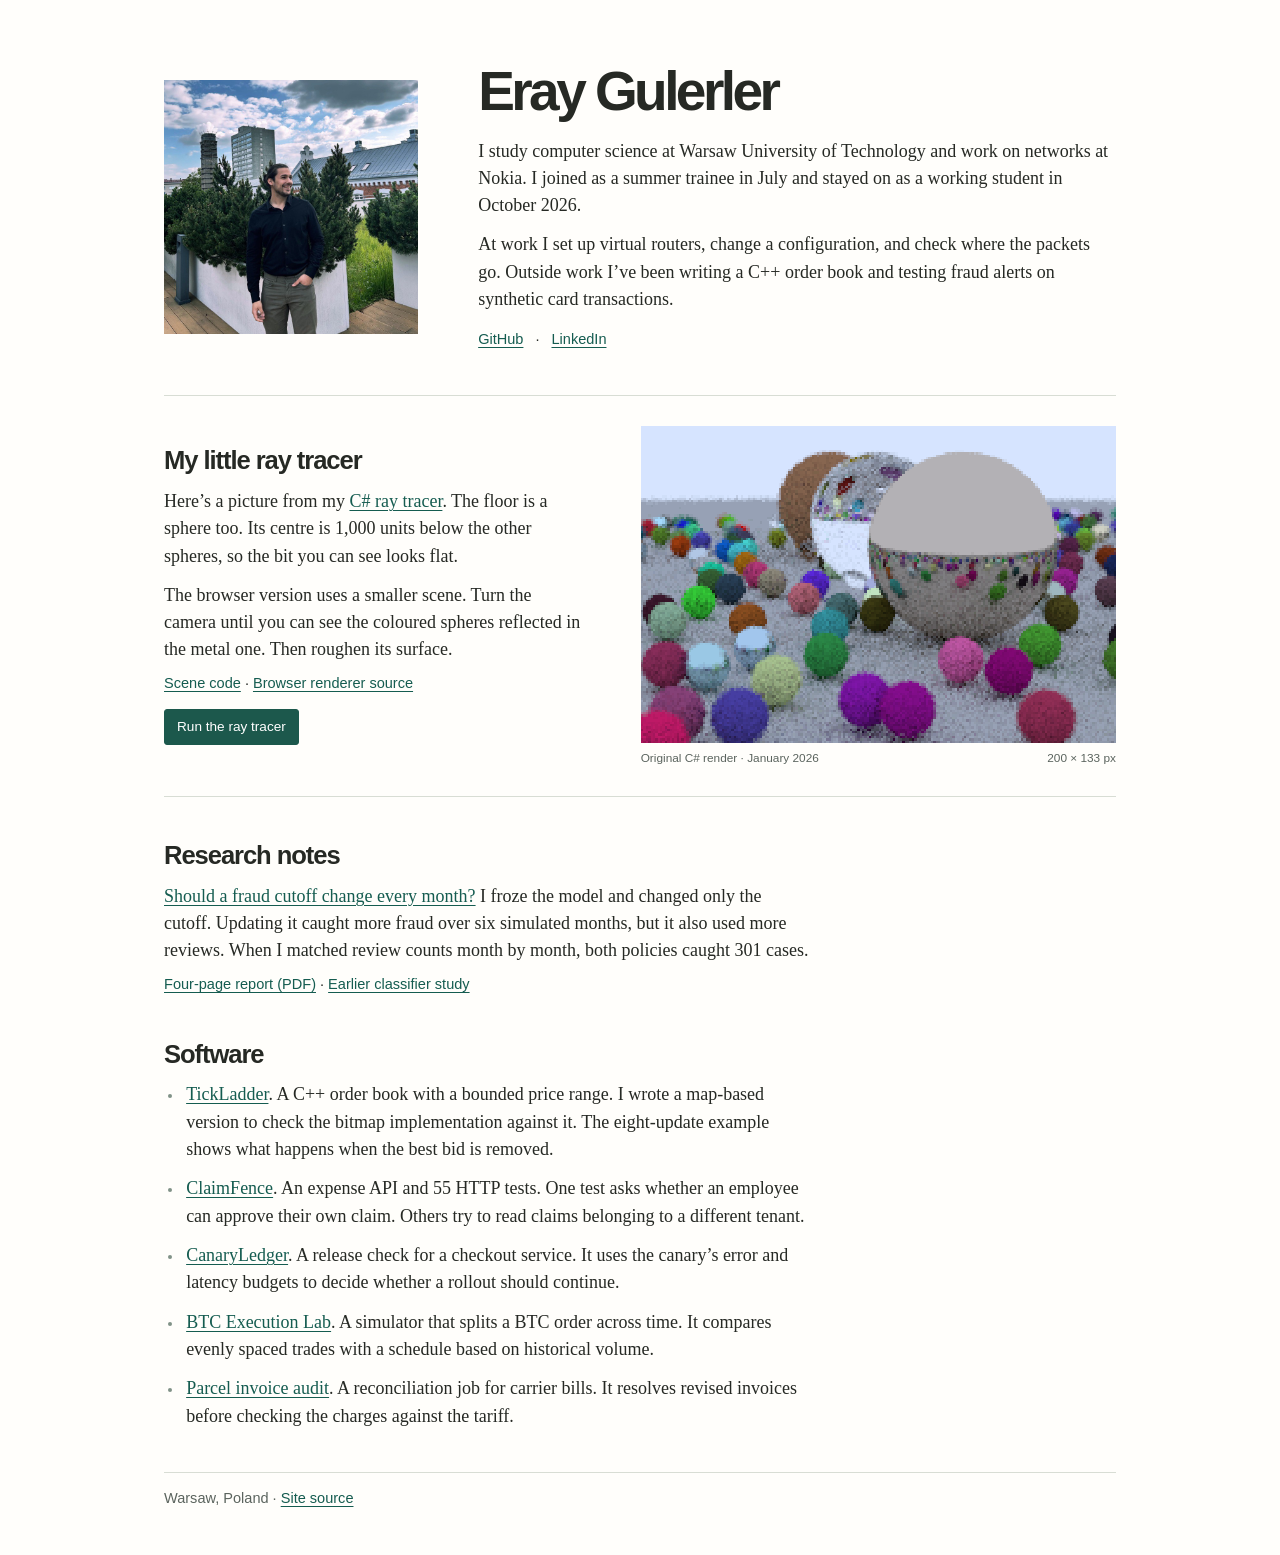
==== commit 8158d564: "Build a personal homepage with an interactive ray tracer" ====
--- a/index.html
+++ b/index.html
@@ -1,98 +1,67 @@
-<!doctype html>
-<html lang="en">
-<head>
-  <meta charset="utf-8">
-  <meta name="viewport" content="width=device-width, initial-scale=1">
-  <meta name="color-scheme" content="light">
-  <meta name="theme-color" content="#f5e9c9">
-  <meta name="description" content="Eray Gulerler's engineering portfolio. Research on fraud-alert thresholds, network validation at Nokia, and reproducible systems software.">
-  <meta property="og:title" content="Eray Gulerler | Machine learning &amp; systems">
-  <meta property="og:description" content="Explore a fraud-detection experiment, step through a C++ order-book replay and read about network engineering at Nokia.">
-  <meta property="og:type" content="website">
-  <meta property="og:image" content="https://eraygulerler.github.io/tape-5.webp">
-  <link rel="canonical" href="https://eraygulerler.github.io/">
-  <link rel="stylesheet" href="styles.css?v=3">
-  <title>Eray Gulerler | Machine learning &amp; systems</title>
-  <script src="replay.js?v=3" defer></script>
-</head>
-<body id="top">
-  <a class="skip" href="#main">Skip to content</a>
-  <header class="mast">
-    <div class="width mast-inner">
-      <div><h1>Eray Gulerler</h1><p>I study computer science in Warsaw and test networks at Nokia.</p></div>
-      <nav aria-label="Site navigation"><a href="#research">Research</a><a href="#projects">Projects</a><a href="#about">About</a><a href="https://github.com/ErayGulerler">GitHub ↗</a></nav>
-    </div>
-  </header>
-  <main id="main">
-    <section id="work" class="cover" aria-labelledby="cover-title">
-      <div class="width spread">
-        <div class="opening">
-          <a class="byline" href="https://github.com/ErayGulerler/TickLadder">TickLadder / C++20</a>
-          <h2 id="cover-title">Where did the <em>best bid</em> go?</h2>
-          <p>In my C++ order book, someone is bidding for 25 lots at 12000. The next update takes all 25 off the book. Which price moves to the front?</p>
-          <p>Step through the <a href="https://github.com/ErayGulerler/TickLadder/blob/main/examples/session.csv">sample tape</a>, then <a href="https://github.com/ErayGulerler/TickLadder/blob/main/include/tickladder/book.hpp">look inside the bitmap</a> that finds the price.</p>
-        </div>
-        <figure class="book" aria-labelledby="book-caption">
-          <figcaption id="book-caption">One slip = five lots <span>Price in ticks</span></figcaption>
-          <picture><source id="handheld" media="(max-width: 500px)" srcset="handheld-5.webp"><img id="drawing" src="tape-5.webp" width="1230" height="503" fetchpriority="high" alt="Update 5. Bids: 60 lots at 11998 and 25 at 12000. Asks: 30 at 12002 and 40 at 12004."></picture>
-          <div class="playline"><span id="step">Update 5 of 8</span><div id="buttons" hidden><button id="prev" aria-label="Previous update">←</button><button id="next">Remove the bid →</button></div></div>
-          <p id="event" role="status">The highest bid is 12000. The lowest ask is 12002.</p>
-          <noscript><a href="https://github.com/ErayGulerler/TickLadder/blob/main/examples/quotes.csv">Read all eight quotes ↗</a></noscript>
-        </figure>
-      </div>
-    </section>
-    <div class="width notebook">
-      <section id="research" class="research" aria-labelledby="threshold-title">
-        <div class="research-copy">
-          <p class="byline">Fraud detection / Python</p>
-          <h2 id="threshold-title">The catch was the review queue.</h2>
-          <p>I tested whether updating a fraud threshold every month would catch more fraud than keeping it fixed. Across six simulated months the monthly policy caught 28 more cases.</p>
-          <p>It also sent 31 more transactions for review. Give both policies the same number of reviews and the difference disappears.</p>
-          <div class="links"><a href="https://github.com/ErayGulerler/fraud-detection-api/blob/research/monthly-thresholds/research/monthly_thresholds/technical-report.pdf">Technical report ↗</a><a href="https://github.com/ErayGulerler/fraud-detection-api/tree/research/monthly-thresholds/research/monthly_thresholds">Experiment code ↗</a></div>
-          <p class="earlier"><a href="https://github.com/ErayGulerler/fraud-detection-api/blob/research/rare-event-distribution-shift/research/REPORT.md">Earlier study on rare-event classifiers ↗</a></p>
-        </div>
-                  <figure class="comparison">
-            <figcaption>Fraud caught by threshold policy</figcaption>
-            <fieldset><legend class="sr">Compare review volumes</legend>
-              <label><input type="radio" name="volume" checked>Observed</label>
-              <label><input id="match" type="radio" name="volume">Matched</label>
-            </fieldset>
-            <div class="observed">
-              <div class="barlabel"><b>Monthly</b><span>330 of 362 reviews</span></div>
-              <div class="track" aria-hidden="true"><i style="width:91.16%"></i><b style="width:8.84%"></b></div>
-              <div class="barlabel"><b>Fixed</b><span>302 of 331 reviews</span></div>
-              <div class="track" aria-hidden="true"><i style="width:83.43%"></i><b style="width:8.01%"></b></div>
-            </div>
-            <div class="matched">
-              <div class="barlabel"><b>Monthly</b><span>301 of 330 reviews</span></div>
-              <div class="track" aria-hidden="true"><i style="width:83.15%"></i><b style="width:8.01%"></b></div>
-              <div class="barlabel"><b>Fixed</b><span>301 of 330 reviews</span></div>
-              <div class="track" aria-hidden="true"><i style="width:83.15%"></i><b style="width:8.01%"></b></div>
-            </div>
-            <div class="key"><span><i></i>Fraud caught</span><span><i></i>Other reviews</span></div>
-          </figure>
-
-      </section>
-      <section id="projects" aria-labelledby="projects-title">
-        <div class="sectionhead"><h2 id="projects-title">Other things I’ve built</h2><a href="https://github.com/ErayGulerler?tab=repositories">All repositories ↗</a></div>
-        <dl class="index">
-          <div><dt><a href="https://github.com/ErayGulerler/CanaryLedger">CanaryLedger ↗</a><span>C++20</span></dt><dd>A C++20 release gate that checks checkout errors and latency before a rollout proceeds. Includes CMake, Bazel and Jenkins configurations.</dd></div>
-          <div><dt><a href="https://github.com/ErayGulerler/ClaimFence">ClaimFence ↗</a><span>Python</span></dt><dd>55 HTTP cases test whether an expense API keeps tenants isolated and prevents users from approving their own claims. Four seeded regressions check the suite itself.</dd></div>
-          <div><dt><a href="https://github.com/ErayGulerler/BTC-Execution-Lab">BTC Execution Lab ↗</a><span>C++17</span></dt><dd>A C++17 simulator compares evenly timed orders with a schedule weighted by historical trading volume on BTC spot data.</dd></div>
-          <div><dt><a href="https://github.com/ErayGulerler/parcel-invoice-audit">Parcel invoice audit ↗</a><span>PySpark</span></dt><dd>PySpark and Snowpark pipelines resolve invoice revisions, cross-check carrier tariffs and rank potential overcharges for review.</dd></div>
-        </dl>
-      </section>
-      <section id="about" aria-labelledby="about-heading">
-        <div class="sectionhead"><h2 id="about-heading">Experience &amp; education</h2></div>
-        <dl class="timeline">
-          <div><dt>Oct 2026 to present</dt><dd><h3>Nokia</h3><p class="role">Working student · Customer Delivery Engineering</p><p>I validate SDN/MPLS configurations in Nokia NSP, deploy multi-router SR Linux labs with Containerlab and Docker, and inspect forwarding state and logs to reproduce faults.</p></dd></div>
-          <div><dt>Jul to Sep 2026</dt><dd><h3>Nokia</h3><p class="role">Summer trainee · Customer Delivery Engineering</p></dd></div>
-          <div><dt>Oct 2024 to present</dt><dd><h3>Warsaw University of Technology</h3><p class="role">BSc programme · Computer Science and Information Systems</p><p>Faculty of Mathematics and Information Science. I expect to graduate in February 2028.</p></dd></div>
-        </dl>
-      </section>
-      <footer id="contact"><h2>Contact</h2><p>Reach me on <a href="https://www.linkedin.com/in/eray-gulerler/">LinkedIn</a> or explore my work on <a href="https://github.com/ErayGulerler">GitHub</a>.</p><a href="#top" class="back">Back to top ↑</a></footer>
-
-    </div>
-  </main>
-</body>
-</html>
+<!doctype html>
+<html lang="en">
+<head>
+  <meta charset="utf-8">
+  <meta name="viewport" content="width=device-width, initial-scale=1">
+  <meta name="description" content="Eray Gulerler’s personal homepage. Network engineering at Nokia, computer science in Warsaw, and a few programs and experiments.">
+  <meta property="og:title" content="Eray Gulerler">
+  <meta property="og:image" content="https://eraygulerler.github.io/ray-render.png">
+  <link rel="canonical" href="https://eraygulerler.github.io/">
+  <link rel="stylesheet" href="personal.css">
+  <title>Eray Gulerler</title>
+
+  <script src="trace.js" defer></script>
+</head>
+<body>
+<a class="skip" href="#main">Skip to content</a>
+<main id="main" class="home">
+  <header class="intro" id="about">
+    <img class="portrait" src="eray.jpg" alt="Eray Gulerler outdoors" width="800" height="800" fetchpriority="high">
+    <div>
+      <h1>Eray Gulerler</h1>
+      <p>I study computer science at Warsaw University of Technology and work on networks at Nokia. I joined as a summer trainee in July and stayed on as a working student in October 2026.</p>
+      <p>At work I set up virtual routers, change a configuration, and check where the packets go. Outside work I’ve been writing a C++ order book and testing fraud alerts on synthetic card transactions.</p>
+      <p id="contact" class="contact"><a href="https://github.com/ErayGulerler">GitHub</a> · <a href="https://www.linkedin.com/in/eray-gulerler/">LinkedIn</a></p>
+    </div>
+  </header>
+  <section class="ray" aria-labelledby="render-title">
+    <div class="ray-copy">
+      <h2 id="render-title">My little ray tracer</h2>
+      <p>Here’s a picture from my <a href="https://github.com/ErayGulerler/RayTracingProject_Csharp">C# ray tracer</a>. The floor is a sphere too. Its centre is 1,000 units below the other spheres, so the bit you can see looks flat.</p>
+      <p>The browser version uses a smaller scene. Turn the camera until you can see the coloured spheres reflected in the metal one. Then roughen its surface.</p>
+      <p class="minor"><a href="https://github.com/ErayGulerler/RayTracingProject_Csharp/blob/aa90a95/Program.cs#L386">Scene code</a> · <a href="trace-worker.js">Browser renderer source</a></p>
+      <button id="start" hidden>Run the ray tracer</button>
+      <fieldset id="controls" hidden><legend>Scene controls</legend>
+        <label for="angle">Camera angle <output id="angle-value" for="angle">18°</output><input aria-label="Camera angle" id="angle" type="range" min="-55" max="100" value="18" step="1"></label>
+        <label for="rough">Metal roughness <output id="rough-value" for="rough">0.00</output><input aria-label="Metal roughness" id="rough" type="range" min="0" max="100" value="0" step="1"></label>
+        <button id="restore" type="button">Return to the original image</button>
+      </fieldset>
+    </div>
+    <figure class="render">
+      <div class="screen">
+        <img id="original" src="ray-render.png" width="200" height="133" alt="Ray-traced glass, metal and matte spheres on a grey surface.">
+        <canvas id="canvas" width="360" height="240" aria-label="Path-traced spheres viewed from the selected camera angle" hidden></canvas>
+      </div>
+      <figcaption><span id="caption">Original C# render · January 2026</span> <span id="progress">200 × 133 px</span></figcaption>
+      <p class="sr" id="lab-status" role="status"></p>
+    </figure>
+  </section>
+  <section id="research">
+    <h2>Research notes</h2>
+    <p><a href="fraud-thresholds.html">Should a fraud cutoff change every month?</a> I froze the model and changed only the cutoff. Updating it caught more fraud over six simulated months, but it also used more reviews. When I matched review counts month by month, both policies caught 301 cases.</p>
+    <p class="minor"><a href="https://github.com/ErayGulerler/fraud-detection-api/blob/research/monthly-thresholds/research/monthly_thresholds/technical-report.pdf">Four-page report (PDF)</a> · <a href="https://github.com/ErayGulerler/fraud-detection-api/blob/research/rare-event-distribution-shift/research/REPORT.md">Earlier classifier study</a></p>
+  </section>
+  <section id="projects">
+    <h2>Software</h2>
+    <ul class="software">
+      <li id="work"><a href="tickladder.html">TickLadder</a>. A C++ order book with a bounded price range. I wrote a map-based version to check the bitmap implementation against it. The eight-update example shows what happens when the best bid is removed.</li>
+      <li><a href="https://github.com/ErayGulerler/ClaimFence">ClaimFence</a>. An expense API and 55 HTTP tests. One test asks whether an employee can approve their own claim. Others try to read claims belonging to a different tenant.</li>
+      <li><a href="https://github.com/ErayGulerler/CanaryLedger">CanaryLedger</a>. A release check for a checkout service. It uses the canary’s error and latency budgets to decide whether a rollout should continue.</li>
+      <li><a href="https://github.com/ErayGulerler/BTC-Execution-Lab">BTC Execution Lab</a>. A simulator that splits a BTC order across time. It compares evenly spaced trades with a schedule based on historical volume.</li>
+      <li><a href="https://github.com/ErayGulerler/parcel-invoice-audit">Parcel invoice audit</a>. A reconciliation job for carrier bills. It resolves revised invoices before checking the charges against the tariff.</li>
+    </ul>
+  </section>
+  <footer>Warsaw, Poland · <a href="https://github.com/ErayGulerler/ErayGulerler.github.io">Site source</a></footer>
+</main>
+</body>
+</html>
--- a/personal.css
+++ b/personal.css
@@ -0,0 +1,97 @@
+:root {
+  color-scheme:light;
+  --paper:#fffefb;
+  --ink:#262924;
+  --muted:#5b645e;
+  --link:#155c50;
+  --rule:#d8ddd4;
+  --body:"PT Serif",Charter,"Bitstream Charter",Georgia,serif;
+  --ui:"Inter",-apple-system,BlinkMacSystemFont,"Segoe UI",sans-serif;
+}
+* {box-sizing:border-box}
+body {margin:0;background:var(--paper);color:var(--ink);font:18px/1.52 var(--body)}
+main {width:min(952px,calc(100% - 52px));margin:clamp(32px,5vw,78px) auto 45px}
+a {color:var(--link);text-decoration-thickness:1px;text-underline-offset:.18em}
+a:hover {color:#8b3727}
+a:focus-visible,input:focus-visible,button:focus-visible {outline:3px solid #2562a2;outline-offset:4px}
+h1,h2,h3,p,figure {margin:0}
+h1 {font:600 clamp(2.55rem,4.3vw,4.15rem)/1.01 var(--ui);letter-spacing:-.065em}
+h2 {font:600 clamp(1.4rem,2vw,1.8rem)/1.15 var(--ui);letter-spacing:-.042em}
+p+p {margin-top:.65em}
+.intro {display:grid;grid-template-columns:minmax(180px,254px) minmax(0,1fr);gap:clamp(24px,4.7vw,62px);align-items:center}
+.portrait {display:block;width:100%;height:auto;aspect-ratio:1;object-fit:cover}
+.intro h1 {margin:0 0 18px}
+.intro .contact,.minor,footer,.note nav {font:.91rem/1.5 var(--ui)}
+.contact {display:flex;gap:12px;align-items:center;padding-top:6px}
+.home>section {margin-top:44px}
+.ray {display:grid;grid-template-columns:minmax(0,1fr) minmax(0,1.13fr);gap:clamp(25px,4.6vw,56px);align-items:center;border-block:1px solid var(--rule);padding:30px 0}
+.ray h2,.home section>h2 {margin-bottom:12px}
+.render {margin:0;align-self:center}
+.screen {background:#d7def1;aspect-ratio:1.5;overflow:hidden}
+.screen img,.screen canvas {display:block;width:100%;height:100%;image-rendering:pixelated}
+[hidden],.screen [hidden] {display:none!important}
+.render figcaption,.book figcaption,.playline,.barlabel,.key {display:flex;align-items:baseline;justify-content:space-between;gap:10px;flex-wrap:wrap}
+.render figcaption {font:.74rem/1.4 var(--ui);color:var(--muted);padding-top:7px}
+#progress {font-variant-numeric:tabular-nums}
+button {color:var(--ink);background:#fffeff;border:1px solid #99a69a;border-radius:3px;padding:7px 12px;font:500 .85rem/1.5 var(--ui);cursor:pointer}
+button:hover {border-color:var(--link)}
+#start {background:#1c584c;color:white;border-color:#1c584c;margin-top:14px}
+#controls {border:0;margin:14px 0 0;padding:0;font:.85rem/1.4 var(--ui)}
+#controls legend {position:absolute;clip-path:inset(50%);width:1px;height:1px;overflow:hidden}
+#controls label {display:grid;grid-template-columns:1fr auto;gap:2px 5px;margin:7px 0}
+#controls input {grid-column:1/-1;width:100%;accent-color:var(--link)}
+#controls output {font-variant-numeric:tabular-nums}
+#restore {padding:3px 0;border:0;background:transparent;color:var(--link);text-decoration:underline;text-underline-offset:2px}
+#research,.software {max-width:72ch}
+.software {margin:0;padding-left:1.05em}
+.software li {padding-left:.18em;margin:.66em 0}
+li::marker {color:#809287;font-size:.8em}
+footer {margin-top:42px;border-top:1px solid var(--rule);padding-top:15px;color:var(--muted)}
+.note {max-width:690px;margin-top:46px}
+.note h1 {font-size:clamp(2.05rem,4vw,3.25rem);margin:24px 0 20px}
+.note h2 {margin:28px 0 12px}
+.book,.comparison {margin:24px 0;padding:16px 20px;border:1px solid var(--rule)}
+.book {background:#f5e9c9}
+.book picture img {display:block;width:100%;height:auto}
+.book figcaption,.playline,.barlabel,.key,#event,.comparison fieldset {font:.86rem/1.5 var(--ui)}
+.playline {align-items:center;border-top:1px solid #b2a588;padding:12px 0 5px}
+#buttons button+button {margin-left:5px}
+#event {min-height:2.6em}
+.comparison fieldset {padding:0;margin:12px 0;border:0}
+.comparison label {margin-right:10px}
+.comparison input {accent-color:var(--link)}
+.barlabel {margin:12px 0 5px}
+.track {display:flex;height:14px;background:#e9ece5}
+.track i,.key i {background:var(--link)}
+.track b,.key span:nth-child(2) i {background:repeating-linear-gradient(135deg,#e6dfcc 0 3px,#938a76 3px 4px)}
+.key {justify-content:flex-start;margin-top:10px;font-size:.75rem}
+.key i {display:inline-block;width:9px;height:9px;margin-right:4px}
+.matched,.comparison:has(#match:checked) .observed {display:none}
+.comparison:has(#match:checked) .matched {display:block}
+.sr,.skip:not(:focus) {position:absolute;width:1px;height:1px;overflow:hidden;clip-path:inset(50%);white-space:nowrap}
+.skip:focus {display:block;padding:10px}
+@media(max-width:720px) {
+  .intro {grid-template-columns:155px 1fr;align-items:start;gap:22px}
+  body {font-size:17px}
+  .ray {grid-template-columns:1fr 1fr;gap:20px}
+}
+@media(max-width:570px) {
+  main {width:calc(100% - 36px);margin:24px auto}
+  .intro {display:block}
+  .intro::after {content:"";display:block;clear:both}
+  .portrait {width:118px;float:right;margin:0 0 10px 15px}
+  .intro h1 {font-size:2.2rem;letter-spacing:-.055em;margin:0 0 12px}
+  .ray {grid-template-columns:1fr;gap:18px;padding:22px 0}
+  .home>section {margin-top:28px}
+  .render {max-width:460px}
+  .book,.comparison {padding:12px}
+}
+@media(max-width:570px) {
+  .ray {display:flex;flex-direction:column;align-items:stretch;gap:12px}
+  .ray-copy {display:contents}
+  .ray h2 {order:0;margin:0}
+  .ray .render {order:1;width:100%}
+  .ray #start,.ray #controls {order:2;align-self:flex-start;margin:0}
+  .ray #controls {align-self:stretch}
+  .ray-copy p {order:3;margin:0}
+}
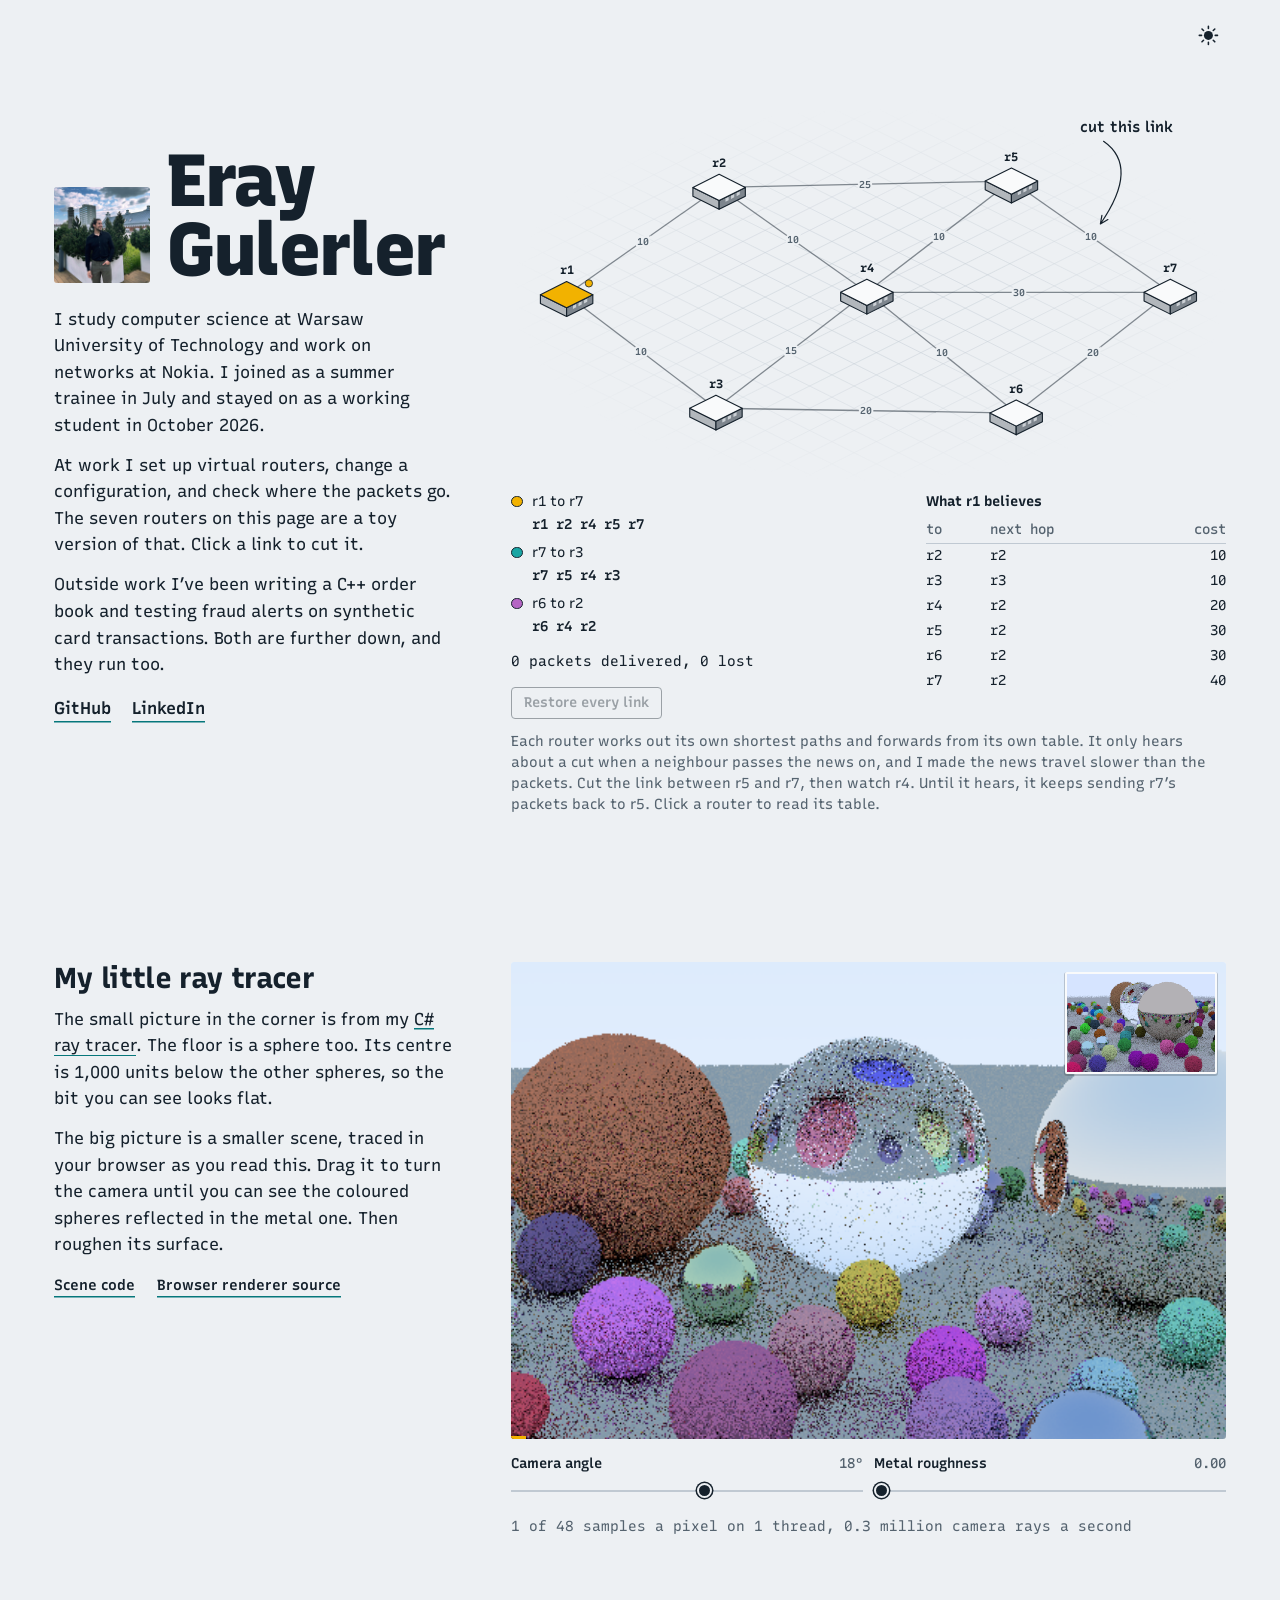
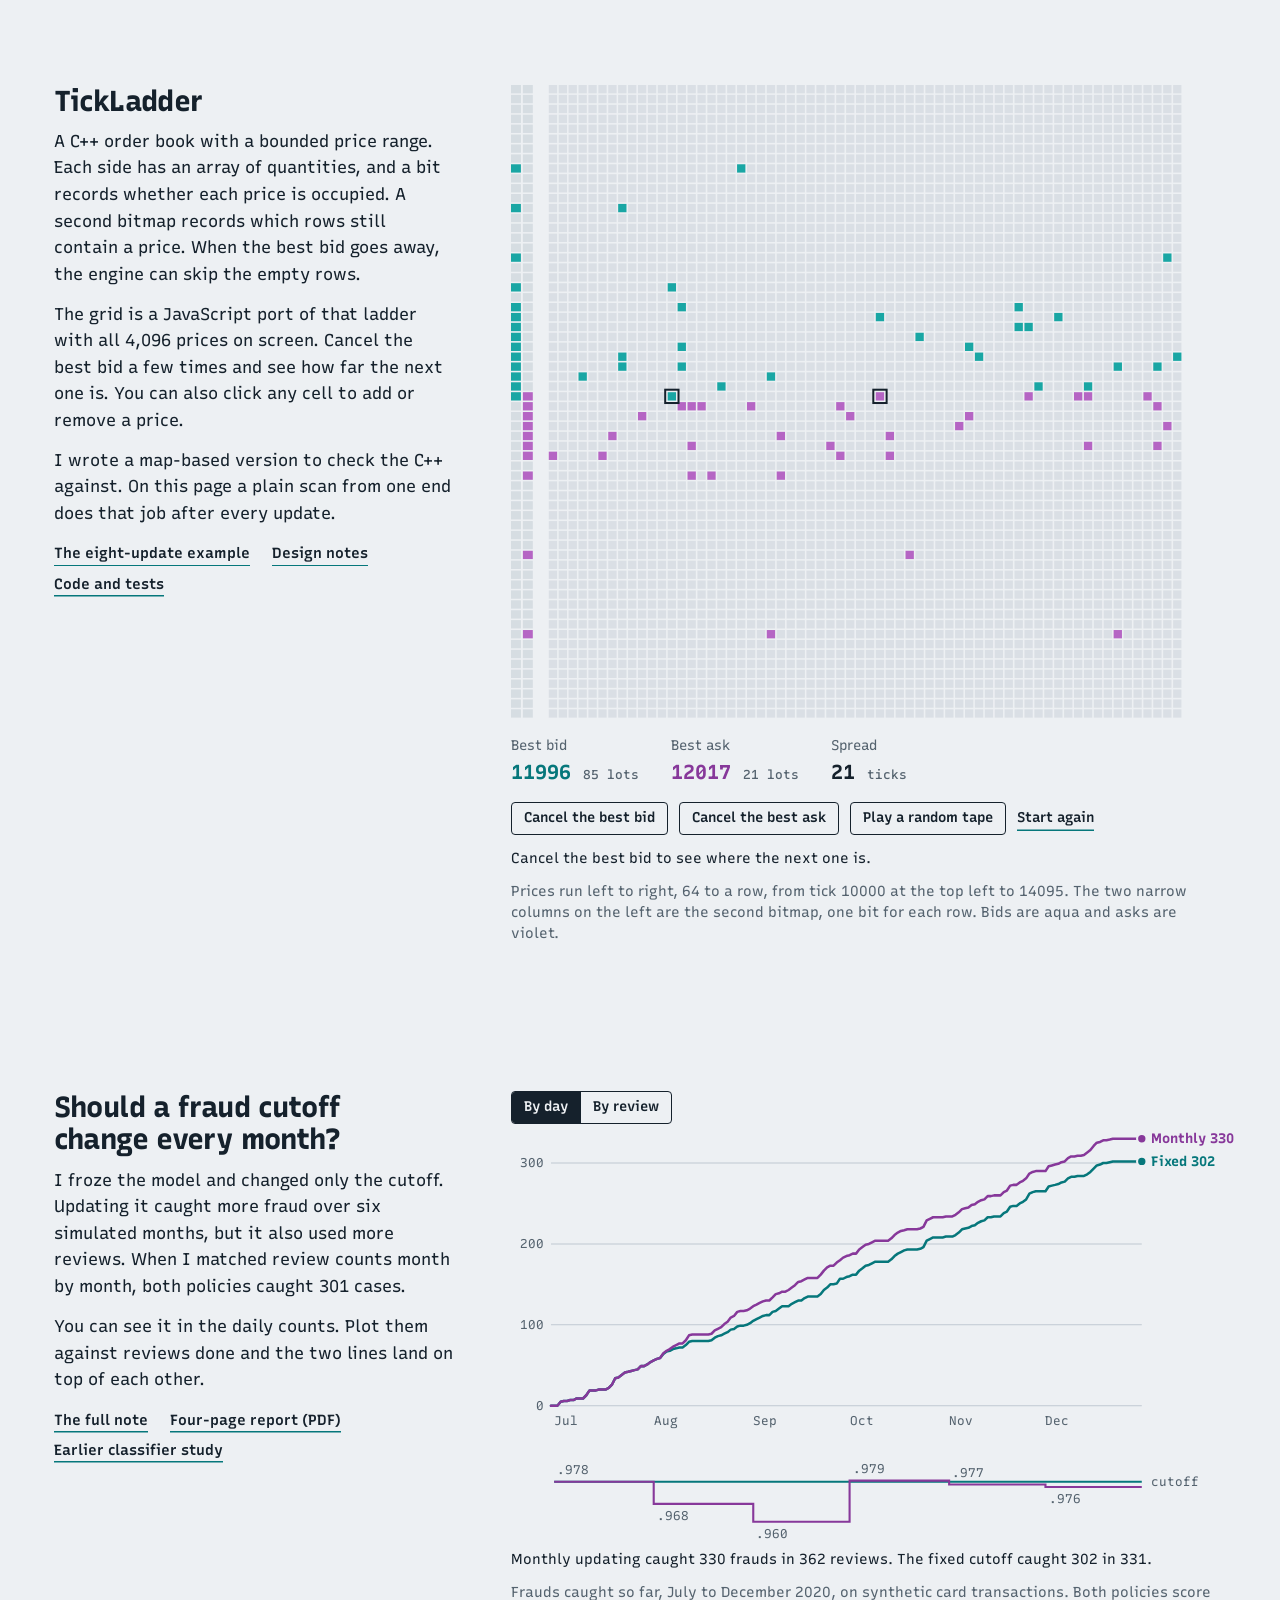
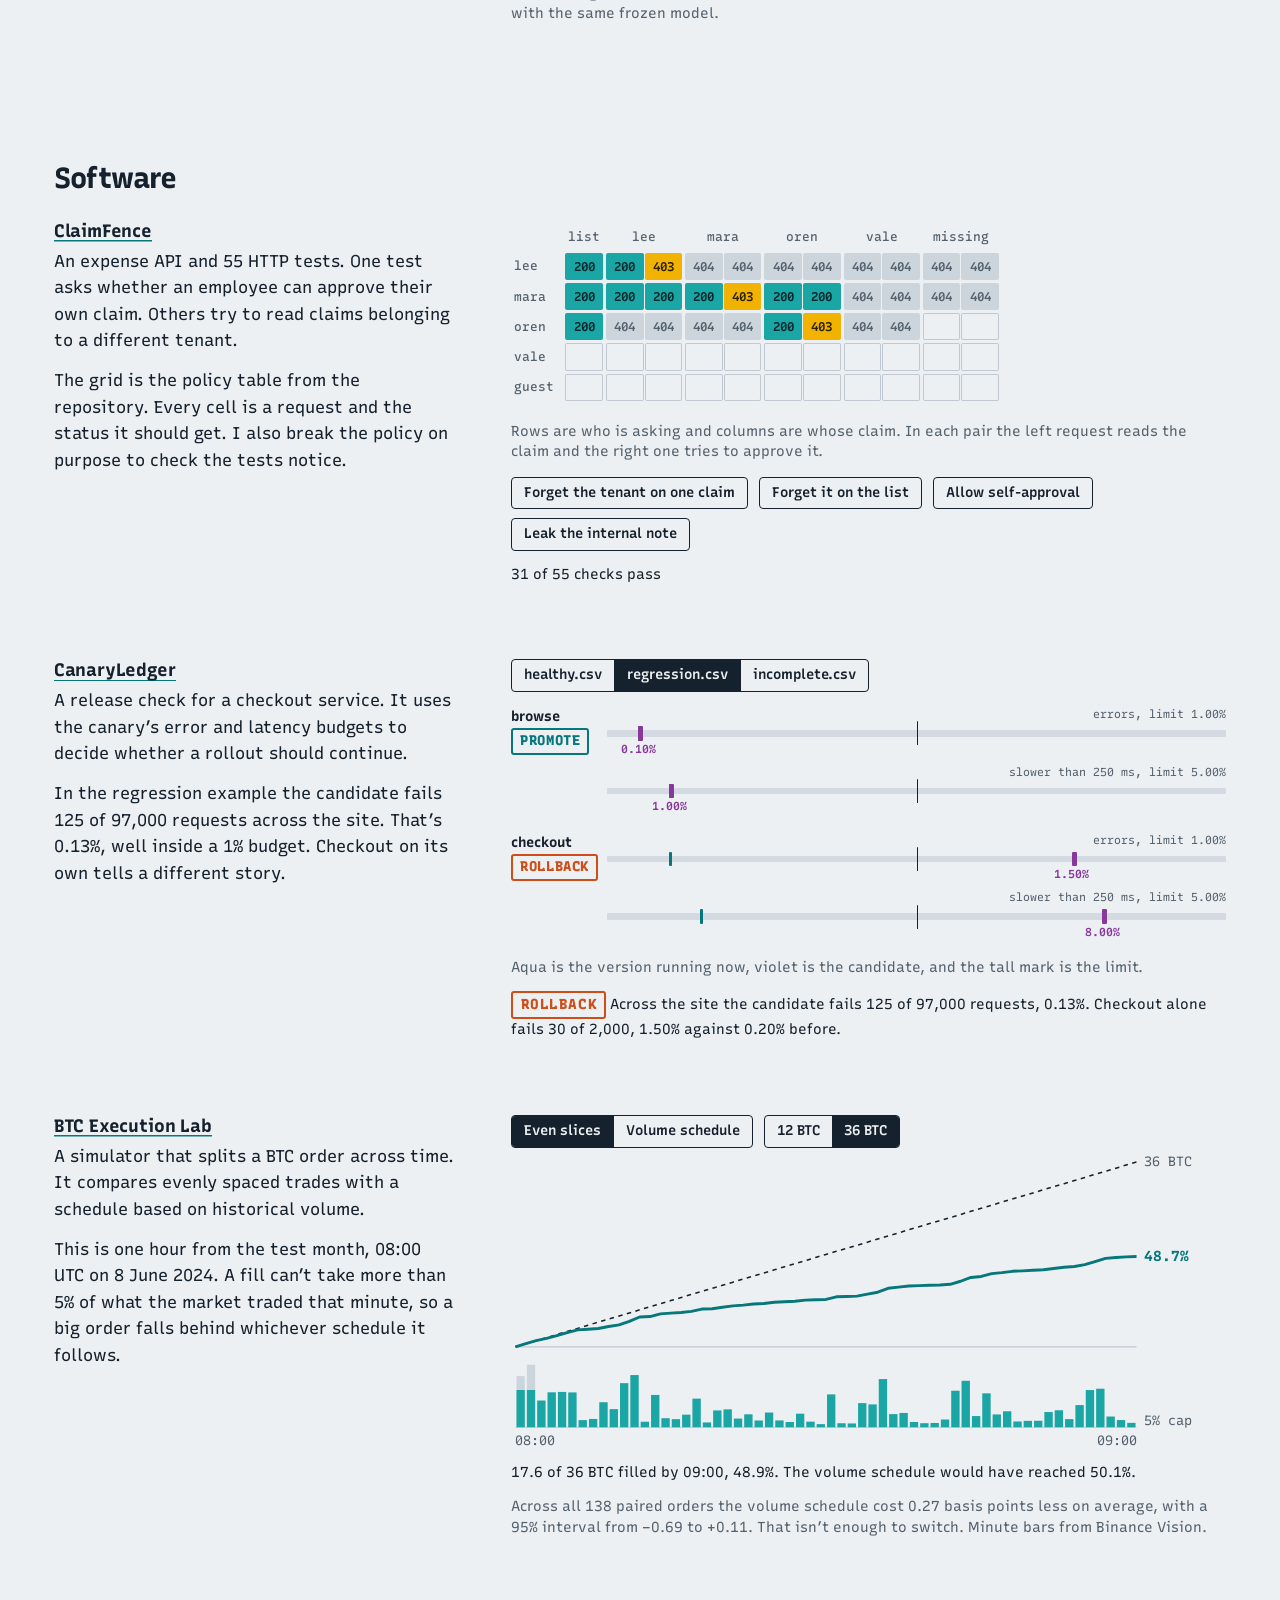
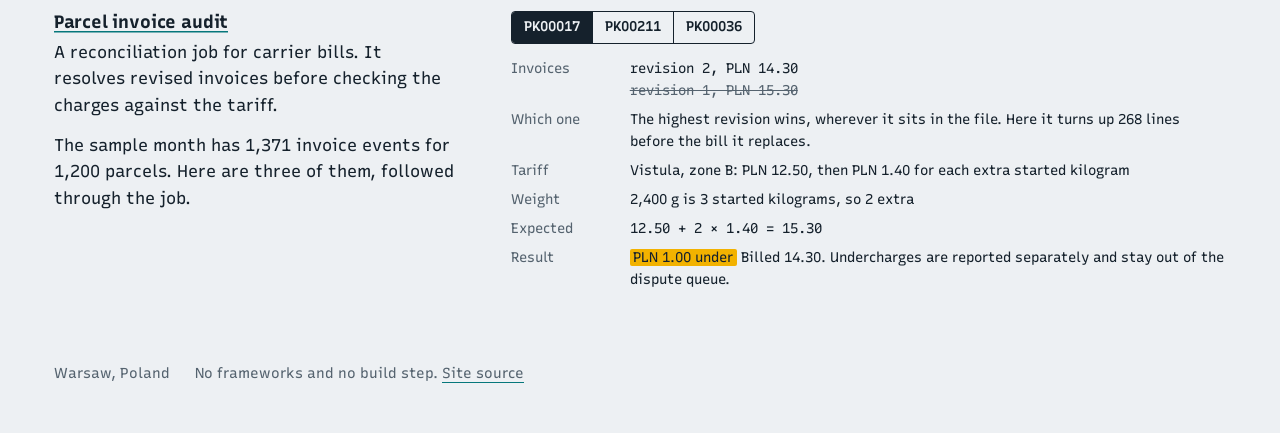
==== commit 497c5c8a: "Publish the supplied interactive portfolio redesign" ====
--- a/index.html
+++ b/index.html
@@ -3,65 +3,234 @@
 <head>
   <meta charset="utf-8">
   <meta name="viewport" content="width=device-width, initial-scale=1">
-  <meta name="description" content="Eray Gulerler’s personal homepage. Network engineering at Nokia, computer science in Warsaw, and a few programs and experiments.">
+  <title>Eray Gulerler</title>
+  <meta name="description" content="Eray Gulerler’s personal homepage. Network engineering at Nokia, computer science in Warsaw, and a few programs you can run on the page.">
   <meta property="og:title" content="Eray Gulerler">
   <meta property="og:image" content="https://eraygulerler.github.io/ray-render.png">
+  <meta name="theme-color" content="#edf0f3" media="(prefers-color-scheme: light)">
+  <meta name="theme-color" content="#0f1923" media="(prefers-color-scheme: dark)">
   <link rel="canonical" href="https://eraygulerler.github.io/">
-  <link rel="stylesheet" href="personal.css">
-  <title>Eray Gulerler</title>
-
-  <script src="trace.js" defer></script>
+  <link rel="icon" href="favicon.svg" type="image/svg+xml">
+  <link rel="preload" href="fonts/recursive-var.woff2" as="font" type="font/woff2" crossorigin>
+  <link rel="stylesheet" href="site.css">
+  <link rel="modulepreload" href="js/kit.js">
+  <link rel="modulepreload" href="js/topology.js">
+  <script>try { var t = localStorage.getItem('theme'); if (t) document.documentElement.dataset.theme = t; } catch (e) {}</script>
+  <script type="module" src="js/site.js"></script>
 </head>
 <body>
 <a class="skip" href="#main">Skip to content</a>
-<main id="main" class="home">
-  <header class="intro" id="about">
-    <img class="portrait" src="eray.jpg" alt="Eray Gulerler outdoors" width="800" height="800" fetchpriority="high">
-    <div>
-      <h1>Eray Gulerler</h1>
+<header class="top frame">
+  <span></span>
+  <button class="theme" type="button" aria-label="Switch theme">
+    <svg viewBox="0 0 24 24" aria-hidden="true">
+      <g class="rays"><path d="M12 1.5v2.6M12 19.9v2.6M1.5 12h2.6M19.9 12h2.6M4.6 4.6l1.8 1.8M17.6 17.6l1.8 1.8M4.6 19.4l1.8-1.8M17.6 6.4l1.8-1.8"/></g>
+      <circle class="disc" cx="12" cy="12" r="5.2"/>
+      <circle class="bite" cx="12" cy="12" r="5"/>
+    </svg>
+  </button>
+</header>
+
+<main id="main" class="frame">
+  <section class="piece hero" id="about">
+    <div class="notes">
+      <div class="who">
+        <img class="portrait" src="eray.jpg" alt="Eray Gulerler outdoors" width="800" height="800" fetchpriority="high">
+        <h1>Eray Gulerler</h1>
+      </div>
       <p>I study computer science at Warsaw University of Technology and work on networks at Nokia. I joined as a summer trainee in July and stayed on as a working student in October 2026.</p>
-      <p>At work I set up virtual routers, change a configuration, and check where the packets go. Outside work I’ve been writing a C++ order book and testing fraud alerts on synthetic card transactions.</p>
-      <p id="contact" class="contact"><a href="https://github.com/ErayGulerler">GitHub</a> · <a href="https://www.linkedin.com/in/eray-gulerler/">LinkedIn</a></p>
-    </div>
-  </header>
-  <section class="ray" aria-labelledby="render-title">
-    <div class="ray-copy">
-      <h2 id="render-title">My little ray tracer</h2>
-      <p>Here’s a picture from my <a href="https://github.com/ErayGulerler/RayTracingProject_Csharp">C# ray tracer</a>. The floor is a sphere too. Its centre is 1,000 units below the other spheres, so the bit you can see looks flat.</p>
-      <p>The browser version uses a smaller scene. Turn the camera until you can see the coloured spheres reflected in the metal one. Then roughen its surface.</p>
-      <p class="minor"><a href="https://github.com/ErayGulerler/RayTracingProject_Csharp/blob/aa90a95/Program.cs#L386">Scene code</a> · <a href="trace-worker.js">Browser renderer source</a></p>
-      <button id="start" hidden>Run the ray tracer</button>
-      <fieldset id="controls" hidden><legend>Scene controls</legend>
-        <label for="angle">Camera angle <output id="angle-value" for="angle">18°</output><input aria-label="Camera angle" id="angle" type="range" min="-55" max="100" value="18" step="1"></label>
-        <label for="rough">Metal roughness <output id="rough-value" for="rough">0.00</output><input aria-label="Metal roughness" id="rough" type="range" min="0" max="100" value="0" step="1"></label>
-        <button id="restore" type="button">Return to the original image</button>
-      </fieldset>
-    </div>
-    <figure class="render">
+      <p>At work I set up virtual routers, change a configuration, and check where the packets go. The seven routers on this page are a toy version of that. Click a link to cut it.</p>
+      <p>Outside work I’ve been writing a C++ order book and testing fraud alerts on synthetic card transactions. Both are further down, and they run too.</p>
+      <p id="contact" class="contact"><a href="https://github.com/ErayGulerler">GitHub</a> <a href="https://www.linkedin.com/in/eray-gulerler/">LinkedIn</a></p>
+    </div>
+    <figure class="fig topo" data-instrument="topology">
+      <div class="stage"></div>
+      <div class="topo-panels">
+        <div>
+          <ul class="flows">
+            <li><span class="dot" style="background:var(--yellow)"></span><span>r1 to r7</span><span class="path"><b>r1 r2 r4 r5 r7</b></span></li>
+            <li><span class="dot" style="background:var(--aqua-fill)"></span><span>r7 to r3</span><span class="path"><b>r7 r5 r4 r3</b></span></li>
+            <li><span class="dot" style="background:var(--violet-fill)"></span><span>r6 to r2</span><span class="path"><b>r6 r4 r2</b></span></li>
+          </ul>
+          <p class="readout small"><span class="tally mono">0 packets delivered, 0 lost</span></p>
+          <div class="controls"><button class="b restore" type="button" disabled>Restore every link</button></div>
+        </div>
+        <table class="routes">
+          <caption>What r1 believes</caption>
+          <thead><tr><th scope="col">to</th><th scope="col">next hop</th><th scope="col">cost</th></tr></thead>
+          <tbody>
+            <tr><td>r2</td><td>r2</td><td>10</td></tr>
+            <tr><td>r3</td><td>r3</td><td>10</td></tr>
+            <tr><td>r4</td><td>r2</td><td>20</td></tr>
+            <tr><td>r5</td><td>r2</td><td>30</td></tr>
+            <tr><td>r6</td><td>r2</td><td>30</td></tr>
+            <tr><td>r7</td><td>r2</td><td>40</td></tr>
+          </tbody>
+        </table>
+      </div>
+      <p class="status small soft" role="status"></p>
+      <figcaption>Each router works out its own shortest paths and forwards from its own table. It only hears about a cut when a neighbour passes the news on, and I made the news travel slower than the packets. Cut the link between r5 and r7, then watch r4. Until it hears, it keeps sending r7’s packets back to r5. Click a router to read its table.</figcaption>
+      <noscript><p class="cap">The network needs JavaScript to run.</p></noscript>
+    </figure>
+  </section>
+
+  <section class="piece" id="ray">
+    <div class="notes">
+      <h2>My little ray tracer</h2>
+      <p>The small picture in the corner is from my <a href="https://github.com/ErayGulerler/RayTracingProject_Csharp">C# ray tracer</a>. The floor is a sphere too. Its centre is 1,000 units below the other spheres, so the bit you can see looks flat.</p>
+      <p>The big picture is a smaller scene, traced in your browser as you read this. Drag it to turn the camera until you can see the coloured spheres reflected in the metal one. Then roughen its surface.</p>
+      <p class="refs"><a href="https://github.com/ErayGulerler/RayTracingProject_Csharp/blob/aa90a95/Program.cs#L386">Scene code</a> <a href="trace-worker.js">Browser renderer source</a></p>
+    </div>
+    <figure class="fig ray" data-instrument="ray">
       <div class="screen">
-        <img id="original" src="ray-render.png" width="200" height="133" alt="Ray-traced glass, metal and matte spheres on a grey surface.">
-        <canvas id="canvas" width="360" height="240" aria-label="Path-traced spheres viewed from the selected camera angle" hidden></canvas>
-      </div>
-      <figcaption><span id="caption">Original C# render · January 2026</span> <span id="progress">200 × 133 px</span></figcaption>
-      <p class="sr" id="lab-status" role="status"></p>
-    </figure>
-  </section>
-  <section id="research">
-    <h2>Research notes</h2>
-    <p><a href="fraud-thresholds.html">Should a fraud cutoff change every month?</a> I froze the model and changed only the cutoff. Updating it caught more fraud over six simulated months, but it also used more reviews. When I matched review counts month by month, both policies caught 301 cases.</p>
-    <p class="minor"><a href="https://github.com/ErayGulerler/fraud-detection-api/blob/research/monthly-thresholds/research/monthly_thresholds/technical-report.pdf">Four-page report (PDF)</a> · <a href="https://github.com/ErayGulerler/fraud-detection-api/blob/research/rare-event-distribution-shift/research/REPORT.md">Earlier classifier study</a></p>
-  </section>
-  <section id="projects">
-    <h2>Software</h2>
-    <ul class="software">
-      <li id="work"><a href="tickladder.html">TickLadder</a>. A C++ order book with a bounded price range. I wrote a map-based version to check the bitmap implementation against it. The eight-update example shows what happens when the best bid is removed.</li>
-      <li><a href="https://github.com/ErayGulerler/ClaimFence">ClaimFence</a>. An expense API and 55 HTTP tests. One test asks whether an employee can approve their own claim. Others try to read claims belonging to a different tenant.</li>
-      <li><a href="https://github.com/ErayGulerler/CanaryLedger">CanaryLedger</a>. A release check for a checkout service. It uses the canary’s error and latency budgets to decide whether a rollout should continue.</li>
-      <li><a href="https://github.com/ErayGulerler/BTC-Execution-Lab">BTC Execution Lab</a>. A simulator that splits a BTC order across time. It compares evenly spaced trades with a schedule based on historical volume.</li>
-      <li><a href="https://github.com/ErayGulerler/parcel-invoice-audit">Parcel invoice audit</a>. A reconciliation job for carrier bills. It resolves revised invoices before checking the charges against the tariff.</li>
-    </ul>
-  </section>
-  <footer>Warsaw, Poland · <a href="https://github.com/ErayGulerler/ErayGulerler.github.io">Site source</a></footer>
+        <canvas width="480" height="320" role="img" aria-label="Path-traced spheres seen from the chosen camera angle" hidden></canvas>
+        <img class="inset poster" src="ray-render.png" width="200" height="133" alt="The original C# render. Glass, metal and matte spheres on a grey floor.">
+        <i class="meter"></i>
+      </div>
+      <div class="controls">
+        <label class="slider" for="ray-angle">Camera angle <output for="ray-angle">18°</output><input id="ray-angle" type="range" min="-180" max="180" value="18" step="1"></label>
+        <label class="slider" for="ray-rough">Metal roughness <output for="ray-rough">0.00</output><input id="ray-rough" type="range" min="0" max="100" value="0" step="1"></label>
+      </div>
+      <p class="readout small soft mono" role="status">Original C# render, January 2026, 200 × 133 pixels</p>
+    </figure>
+  </section>
+
+  <section class="piece" id="tickladder">
+    <div class="notes">
+      <h2 style="view-transition-name: tickladder-title">TickLadder</h2>
+      <p>A C++ order book with a bounded price range. Each side has an array of quantities, and a bit records whether each price is occupied. A second bitmap records which rows still contain a price. When the best bid goes away, the engine can skip the empty rows.</p>
+      <p>The grid is a JavaScript port of that ladder with all 4,096 prices on screen. Cancel the best bid a few times and see how far the next one is. You can also click any cell to add or remove a price.</p>
+      <p>I wrote a map-based version to check the C++ against. On this page a plain scan from one end does that job after every update.</p>
+      <p class="refs"><a href="tickladder.html">The eight-update example</a> <a href="https://github.com/ErayGulerler/TickLadder/blob/main/docs/design.md">Design notes</a> <a href="https://github.com/ErayGulerler/TickLadder">Code and tests</a></p>
+    </div>
+    <figure class="fig ladder" data-instrument="ladder">
+      <div class="board">
+        <canvas role="img" aria-label="Bitmap of 4,096 prices. Bids and asks are coloured cells."></canvas>
+      </div>
+      <dl class="quote">
+        <div><dt>Best bid</dt><dd class="bid" data-q="bid">none</dd></div>
+        <div><dt>Best ask</dt><dd class="ask" data-q="ask">none</dd></div>
+        <div><dt>Spread</dt><dd data-q="spread">none</dd></div>
+      </dl>
+      <div class="controls">
+        <button class="b" type="button" data-do="cancel-bid">Cancel the best bid</button>
+        <button class="b" type="button" data-do="cancel-ask">Cancel the best ask</button>
+        <button class="b" type="button" data-do="tape" aria-pressed="false">Play a random tape</button>
+        <button class="quiet" type="button" data-do="reset">Start again</button>
+      </div>
+      <p class="readout small" role="status"></p>
+      <figcaption>Prices run left to right, 64 to a row, from tick 10000 at the top left to 14095. The two narrow columns on the left are the second bitmap, one bit for each row. Bids are aqua and asks are violet.</figcaption>
+      <noscript><p class="cap">The ladder needs JavaScript to run.</p></noscript>
+    </figure>
+  </section>
+
+  <section class="piece" id="research">
+    <div class="notes">
+      <h2 style="view-transition-name: fraud-title">Should a fraud cutoff change every month?</h2>
+      <p>I froze the model and changed only the cutoff. Updating it caught more fraud over six simulated months, but it also used more reviews. When I matched review counts month by month, both policies caught 301 cases.</p>
+      <p>You can see it in the daily counts. Plot them against reviews done and the two lines land on top of each other.</p>
+      <p class="refs"><a href="fraud-thresholds.html">The full note</a> <a href="https://github.com/ErayGulerler/fraud-detection-api/blob/research/monthly-thresholds/research/monthly_thresholds/technical-report.pdf">Four-page report (PDF)</a> <a href="https://github.com/ErayGulerler/fraud-detection-api/blob/research/rare-event-distribution-shift/research/REPORT.md">Earlier classifier study</a></p>
+    </div>
+    <figure class="fig fraud" data-instrument="fraud">
+      <div class="controls" style="margin-top:0">
+        <div class="seg" role="radiogroup" aria-label="Horizontal axis">
+          <label><input type="radio" name="fraud-x" id="fraud-x-day" value="day" checked>By day</label>
+          <label><input type="radio" name="fraud-x" id="fraud-x-review" value="review">By review</label>
+        </div>
+      </div>
+      <div class="chart"></div>
+      <p class="readout small" role="status">Monthly updating caught 330 frauds in 362 reviews. The fixed cutoff caught 302 in 331.</p>
+      <figcaption>Frauds caught so far, July to December 2020, on synthetic card transactions. Both policies score with the same frozen model.</figcaption>
+    </figure>
+  </section>
+
+  <div class="section-title" id="projects"><h2>Software</h2></div>
+
+  <section class="piece small-fig">
+    <div class="notes">
+      <h3><a href="https://github.com/ErayGulerler/ClaimFence">ClaimFence</a></h3>
+      <p>An expense API and 55 HTTP tests. One test asks whether an employee can approve their own claim. Others try to read claims belonging to a different tenant.</p>
+      <p>The grid is the policy table from the repository. Every cell is a request and the status it should get. I also break the policy on purpose to check the tests notice.</p>
+    </div>
+    <figure class="fig" data-instrument="matrix">
+      <div class="matrix-wrap"></div>
+      <div class="controls">
+        <button class="b" type="button" data-fault="unscoped-item">Forget the tenant on one claim</button>
+        <button class="b" type="button" data-fault="unscoped-list">Forget it on the list</button>
+        <button class="b" type="button" data-fault="self-approval">Allow self-approval</button>
+        <button class="b" type="button" data-fault="private-field">Leak the internal note</button>
+      </div>
+      <p class="readout small" role="status">55 of 55 checks pass on the reference policy.</p>
+      <noscript><p class="cap">55 of 55 checks pass on the reference policy, and each of four planted bugs is caught.</p></noscript>
+    </figure>
+  </section>
+
+  <section class="piece small-fig">
+    <div class="notes">
+      <h3><a href="https://github.com/ErayGulerler/CanaryLedger">CanaryLedger</a></h3>
+      <p>A release check for a checkout service. It uses the canary’s error and latency budgets to decide whether a rollout should continue.</p>
+      <p>In the regression example the candidate fails 125 of 97,000 requests across the site. That’s 0.13%, well inside a 1% budget. Checkout on its own tells a different story.</p>
+    </div>
+    <figure class="fig" data-instrument="gate">
+      <div class="controls" style="margin-top:0">
+        <div class="seg" role="radiogroup" aria-label="Example input">
+          <label><input type="radio" name="gate-file" id="gate-healthy" value="healthy">healthy.csv</label>
+          <label><input type="radio" name="gate-file" id="gate-regression" value="regression" checked>regression.csv</label>
+          <label><input type="radio" name="gate-file" id="gate-incomplete" value="incomplete">incomplete.csv</label>
+        </div>
+      </div>
+      <div class="gate"></div>
+      <p class="readout small" role="status"></p>
+      <noscript><p class="cap">Checkout fails 30 of 2,000 candidate requests, 1.50%, up from 0.20%. The gate returns ROLLBACK.</p></noscript>
+    </figure>
+  </section>
+
+  <section class="piece small-fig">
+    <div class="notes">
+      <h3><a href="https://github.com/ErayGulerler/BTC-Execution-Lab">BTC Execution Lab</a></h3>
+      <p>A simulator that splits a BTC order across time. It compares evenly spaced trades with a schedule based on historical volume.</p>
+      <p>This is one hour from the test month, 08:00 UTC on 8 June 2024. A fill can’t take more than 5% of what the market traded that minute, so a big order falls behind whichever schedule it follows.</p>
+    </div>
+    <figure class="fig sched" data-instrument="schedule">
+      <div class="controls" style="margin-top:0">
+        <div class="seg" role="radiogroup" aria-label="Schedule">
+          <label><input type="radio" name="sched-policy" id="sched-twap" value="twap" checked>Even slices</label>
+          <label><input type="radio" name="sched-policy" id="sched-volume" value="volume">Volume schedule</label>
+        </div>
+        <div class="seg" role="radiogroup" aria-label="Order size">
+          <label><input type="radio" name="sched-size" id="sched-12" value="12">12 BTC</label>
+          <label><input type="radio" name="sched-size" id="sched-36" value="36" checked>36 BTC</label>
+        </div>
+      </div>
+      <div class="chart"></div>
+      <p class="readout small" role="status"></p>
+      <figcaption>Across all 138 paired orders the volume schedule cost 0.27 basis points less on average, with a 95% interval from −0.69 to +0.11. That isn’t enough to switch. Minute bars from Binance Vision.</figcaption>
+    </figure>
+  </section>
+
+  <section class="piece small-fig">
+    <div class="notes">
+      <h3><a href="https://github.com/ErayGulerler/parcel-invoice-audit">Parcel invoice audit</a></h3>
+      <p>A reconciliation job for carrier bills. It resolves revised invoices before checking the charges against the tariff.</p>
+      <p>The sample month has 1,371 invoice events for 1,200 parcels. Here are three of them, followed through the job.</p>
+    </div>
+    <figure class="fig" data-instrument="parcel">
+      <div class="controls" style="margin-top:0">
+        <div class="seg" role="radiogroup" aria-label="Parcel">
+          <label><input type="radio" name="parcel-id" id="parcel-17" value="PK00017" checked>PK00017</label>
+          <label><input type="radio" name="parcel-id" id="parcel-211" value="PK00211">PK00211</label>
+          <label><input type="radio" name="parcel-id" id="parcel-36" value="PK00036">PK00036</label>
+        </div>
+      </div>
+      <div class="trace" role="status"></div>
+      <noscript><p class="cap">The July sample flags PLN 361.50 across 121 invoices.</p></noscript>
+    </figure>
+  </section>
 </main>
+
+<footer class="frame">
+  <span>Warsaw, Poland</span>
+  <span>No frameworks and no build step. <a href="https://github.com/ErayGulerler/ErayGulerler.github.io">Site source</a></span>
+</footer>
 </body>
 </html>
--- a/site.css
+++ b/site.css
@@ -0,0 +1,424 @@
+/* Layout: two rails. Notes on the left, a working instrument on the right.
+   Colours are fibre patch-cord jackets: OM3 aqua, OM4 violet, OS2 yellow, OM1 orange. */
+@font-face {
+  font-family: "Recursive";
+  src: url("fonts/recursive-var.woff2") format("woff2");
+  font-weight: 300 900;
+  font-style: oblique 0deg 15deg;
+  font-display: swap;
+}
+@property --mono { syntax: "<number>"; inherits: true; initial-value: 0; }
+@property --casl { syntax: "<number>"; inherits: true; initial-value: 0; }
+@property --slnt { syntax: "<number>"; inherits: true; initial-value: 0; }
+
+:root {
+  --bench: #edf0f3;
+  --panel: #f9fafb;
+  --ink: #15212c;
+  --soft: #55636f;
+  --wire: #c0c9d2;
+  --aqua: #06777b;
+  --violet: #87389a;
+  --yellow: #f2b200;
+  --orange: #cf4d17;
+  --aqua-fill: #19a6a4;
+  --violet-fill: #b565c4;
+  --sans: "Recursive", ui-sans-serif, system-ui, "Segoe UI", sans-serif;
+  --rail: 25rem;
+  --gap: clamp(1.75rem, 4.5vw, 4.25rem);
+  color-scheme: light;
+}
+@media (prefers-color-scheme: dark) {
+  :root:not([data-theme="light"]) {
+    --bench: #0f1923; --panel: #162330; --ink: #e4eaef; --soft: #93a3b0; --wire: #2e3f4e;
+    --aqua: #46d2cb; --violet: #d596dd; --yellow: #ffc933; --orange: #ff8a5b;
+    --aqua-fill: #2bb9b3; --violet-fill: #b872c6;
+    color-scheme: dark;
+  }
+}
+:root[data-theme="dark"] {
+  --bench: #0f1923; --panel: #162330; --ink: #e4eaef; --soft: #93a3b0; --wire: #2e3f4e;
+  --aqua: #46d2cb; --violet: #d596dd; --yellow: #ffc933; --orange: #ff8a5b;
+  --aqua-fill: #2bb9b3; --violet-fill: #b872c6;
+  color-scheme: dark;
+}
+
+*, *::before, *::after {
+  box-sizing: border-box;
+  font-variation-settings: "MONO" var(--mono), "CASL" var(--casl), "slnt" var(--slnt);
+}
+html { -webkit-text-size-adjust: 100%; scroll-padding-top: 1.5rem; }
+body {
+  margin: 0;
+  background: var(--bench);
+  color: var(--ink);
+  font: 400 1.0625rem/1.56 var(--sans);
+  text-rendering: optimizeLegibility;
+}
+h1, h2, h3, p, figure, ul, ol, dl, dd, table { margin: 0; padding: 0; }
+img, svg, canvas { display: block; max-width: 100%; }
+[hidden] { display: none !important; }
+
+/* ---------- type ---------- */
+h1 {
+  font-size: clamp(2.7rem, 7.2vw, 4.6rem);
+  font-weight: 840;
+  line-height: .93;
+  letter-spacing: -.035em;
+  text-wrap: balance;
+}
+h2 {
+  font-size: clamp(1.45rem, 2.4vw, 1.8rem);
+  font-weight: 760;
+  line-height: 1.12;
+  letter-spacing: -.022em;
+  text-wrap: balance;
+}
+h3 { font-size: 1.12rem; font-weight: 720; line-height: 1.25; letter-spacing: -.01em; }
+p + p { margin-top: .8em; }
+.mono, code, kbd, samp, output, .num { --mono: 1; font-variant-numeric: tabular-nums; }
+code { font-size: .93em; }
+.hand { --casl: 1; font-weight: 500; }
+.soft { color: var(--soft); }
+.small { font-size: .875rem; line-height: 1.45; }
+
+a {
+  color: inherit;
+  text-decoration: none;
+  background:
+    radial-gradient(circle, var(--yellow) 0 2.6px, transparent 3.1px) -8px calc(100% + 2.2px) / 7px 7px no-repeat,
+    linear-gradient(var(--aqua), var(--aqua)) 0 100% / 100% 1.5px no-repeat;
+  padding-bottom: 1px;
+  transition: color .15s;
+}
+a:hover { color: var(--aqua); animation: transmit .55s linear; }
+@keyframes transmit {
+  from { background-position: -8px calc(100% + 2.2px), 0 100%; }
+  to { background-position: calc(100% + 8px) calc(100% + 2.2px), 0 100%; }
+}
+:focus-visible { outline: 2.5px solid var(--violet); outline-offset: 3px; border-radius: 2px; }
+
+/* ---------- page frame ---------- */
+.frame {
+  width: min(84rem, 100%);
+  margin-inline: auto;
+  padding-left: max(clamp(16px, 4.2vw, 56px), env(safe-area-inset-left, 0px));
+  padding-right: max(clamp(16px, 4.2vw, 56px), env(safe-area-inset-right, 0px));
+}
+.top {
+  display: flex; align-items: center; justify-content: space-between; gap: 1rem;
+  padding-block: 1.1rem .4rem;
+  min-height: 3.4rem;
+}
+.top .home { font-weight: 760; letter-spacing: -.02em; background: none; }
+.top .home:hover { animation: none; }
+.skip { position: absolute; left: -999px; }
+.skip:focus { position: fixed; left: 12px; top: 12px; z-index: 20; background: var(--panel); padding: .5rem .8rem; }
+
+.theme {
+  width: 2.25rem; height: 2.25rem; padding: 0; border: 0; border-radius: 50%;
+  background: transparent; color: var(--ink); cursor: pointer;
+  display: grid; place-items: center;
+}
+.theme svg { width: 1.3rem; height: 1.3rem; overflow: visible; }
+.theme .disc { fill: currentColor; }
+.theme .bite { fill: var(--bench); transform: translate(14px, -14px); transition: transform .5s cubic-bezier(.3, 1.4, .5, 1); }
+.theme .rays { stroke: currentColor; stroke-width: 1.8; stroke-linecap: round; transform-origin: 12px 12px; transition: transform .5s cubic-bezier(.3, 1.4, .5, 1), opacity .25s; }
+:root[data-mode="dark"] .theme .bite { transform: translate(5px, -4px); }
+:root[data-mode="dark"] .theme .rays { transform: rotate(-60deg) scale(.4); opacity: 0; }
+.theme:hover .disc { fill: var(--aqua); }
+
+/* ---------- rails ---------- */
+.piece {
+  display: grid;
+  grid-template-columns: minmax(0, var(--rail)) minmax(0, 1fr);
+  column-gap: var(--gap);
+  row-gap: 1.4rem;
+  align-items: start;
+  padding-block: clamp(2.6rem, 6vw, 4.6rem);
+}
+.piece > .notes { max-width: 36rem; }
+.piece > .notes > h2 { margin-bottom: .7rem; }
+.piece > .notes > h3 { margin-bottom: .35rem; }
+.piece > .notes .refs { margin-top: 1rem; }
+.piece > figure { min-width: 0; }
+.piece.small-fig { padding-block: clamp(1.5rem, 3.2vw, 2.3rem); }
+.hero { padding-top: clamp(1.2rem, 4vw, 3rem); }
+.hero .notes { padding-top: clamp(0rem, 3vw, 2.4rem); }
+.who { display: flex; align-items: flex-end; gap: 1.1rem; margin-bottom: 1.4rem; }
+.portrait {
+  width: clamp(4.6rem, 9vw, 6rem); height: auto; aspect-ratio: 1; object-fit: cover; object-position: 50% 30%;
+  border-radius: 3px; flex: none;
+}
+.contact { margin-top: 1.1rem; display: flex; gap: 1.3rem; font-weight: 600; }
+.section-title { padding-top: clamp(2.4rem, 5vw, 4rem); }
+.section-title + .piece { padding-top: 1.6rem; }
+footer.frame { padding-block: 2.2rem 3rem; color: var(--soft); font-size: .9rem; display: flex; flex-wrap: wrap; gap: .4rem 1.6rem; }
+
+@media (max-width: 58rem) {
+  .piece { grid-template-columns: minmax(0, 1fr); }
+  .piece > .notes { max-width: 38rem; }
+}
+
+/* ---------- instruments: shared parts ---------- */
+figure.fig { position: relative; }
+figcaption, .cap { color: var(--soft); font-size: .9rem; line-height: 1.45; margin-top: .75rem; max-width: 44rem; }
+.controls { display: flex; flex-wrap: wrap; align-items: center; gap: .55rem .7rem; margin-top: .9rem; }
+.readout { margin-top: .8rem; font-size: .9rem; line-height: 1.5; }
+.readout b { font-weight: 700; }
+
+button.b {
+  font: 600 .875rem/1.2 var(--sans); color: var(--ink);
+  background: transparent; border: 1.5px solid var(--ink); border-radius: 4px;
+  padding: .5em .85em; cursor: pointer;
+  transition: background .15s, color .15s, transform .08s;
+}
+button.b:hover:enabled { background: var(--ink); color: var(--bench); }
+button.b:active:enabled { transform: translateY(1px); }
+button.b:disabled { opacity: .38; cursor: default; }
+button.b[aria-pressed="true"] { background: var(--ink); color: var(--bench); }
+button.quiet {
+  font: 600 .875rem/1.2 var(--sans); color: var(--ink); background: none; border: 0; padding: .3em 0; cursor: pointer;
+  box-shadow: inset 0 -1.5px var(--aqua);
+}
+button.quiet:hover { color: var(--aqua); }
+
+.seg { display: inline-flex; border: 1.5px solid var(--ink); border-radius: 4px; overflow: hidden; }
+.seg label { font: 600 .875rem/1.2 var(--sans); padding: .5em .85em; cursor: pointer; position: relative; transition: background .15s, color .15s; }
+.seg label + label { border-left: 1.5px solid var(--ink); }
+.seg input { position: absolute; opacity: 0; inset: 0; margin: 0; cursor: pointer; }
+.seg label:has(input:checked) { background: var(--ink); color: var(--bench); }
+.seg label:has(input:focus-visible) { outline: 2.5px solid var(--violet); outline-offset: 2px; z-index: 1; }
+
+.slider { display: grid; grid-template-columns: 1fr auto; gap: .1rem .6rem; font-size: .875rem; font-weight: 600; flex: 1 1 13rem; min-width: 0; }
+.slider output { font-weight: 500; color: var(--soft); }
+.slider input { grid-column: 1 / -1; width: 100%; margin: .15rem 0 0; }
+input[type="range"] { -webkit-appearance: none; appearance: none; height: 1.5rem; background: transparent; cursor: pointer; }
+input[type="range"]::-webkit-slider-runnable-track { height: 2px; background: var(--wire); }
+input[type="range"]::-moz-range-track { height: 2px; background: var(--wire); }
+input[type="range"]::-webkit-slider-thumb {
+  -webkit-appearance: none; width: 15px; height: 15px; margin-top: -6.5px; border-radius: 50%;
+  background: var(--ink); border: 2.5px solid var(--bench); box-shadow: 0 0 0 1.5px var(--ink);
+  transition: transform .12s;
+}
+input[type="range"]::-moz-range-thumb {
+  width: 11px; height: 11px; border-radius: 50%;
+  background: var(--ink); border: 2.5px solid var(--bench); box-shadow: 0 0 0 1.5px var(--ink);
+}
+input[type="range"]:active::-webkit-slider-thumb { transform: scale(1.25); }
+
+.sr { position: absolute; width: 1px; height: 1px; overflow: hidden; clip-path: inset(50%); white-space: nowrap; }
+
+/* ---------- topology ---------- */
+.topo svg { width: 100%; height: auto; overflow: visible; touch-action: manipulation; user-select: none; -webkit-user-select: none; }
+.topo .grid line { stroke: var(--wire); stroke-width: 1; opacity: .55; }
+.topo .link { cursor: pointer; outline: none; }
+.topo .link .hit { stroke: transparent; stroke-width: 26; fill: none; }
+.topo .link .wire { stroke: var(--ink); stroke-opacity: .5; stroke-width: 1.6; fill: none; transition: stroke .2s, stroke-width .15s, stroke-opacity .2s; }
+.topo .link:hover .wire, .topo .link:focus-visible .wire { stroke-opacity: 1; stroke-width: 3.2; }
+.topo .link:focus-visible .hit { stroke: var(--violet); stroke-opacity: .28; stroke-width: 14; }
+.topo .link.down .wire { stroke: var(--orange); stroke-opacity: 1; stroke-dasharray: 3 7; stroke-width: 1.8; }
+.topo .link.tree .wire { stroke: var(--aqua); stroke-opacity: 1; stroke-width: 2.6; }
+.topo .link .cost { font-size: 12.5px; font-weight: 600; fill: var(--soft); stroke: var(--bench); stroke-width: 5; paint-order: stroke; text-anchor: middle; dominant-baseline: central; --mono: 1; pointer-events: none; transition: fill .2s; }
+.topo .link.down .cost { fill: var(--orange); }
+.topo .link .cut { stroke: var(--orange); stroke-width: 2.2; stroke-linecap: round; opacity: 0; transition: opacity .2s; }
+.topo .link.down .cut { opacity: 1; }
+.topo .node { cursor: pointer; outline: none; }
+.topo .node .top { fill: var(--panel); stroke: var(--ink); stroke-width: 1.4; stroke-linejoin: round; transition: fill .2s; }
+.topo .node .left { fill: color-mix(in oklab, var(--panel) 72%, var(--ink)); stroke: var(--ink); stroke-width: 1.4; stroke-linejoin: round; }
+.topo .node .right { fill: color-mix(in oklab, var(--panel) 50%, var(--ink)); stroke: var(--ink); stroke-width: 1.4; stroke-linejoin: round; }
+.topo .node .led { fill: var(--bench); opacity: .7; }
+.topo .node .led.on { fill: var(--yellow); opacity: 1; }
+.topo .node text { font-size: 15px; font-weight: 700; fill: var(--ink); text-anchor: middle; --mono: 1; stroke: var(--bench); stroke-width: 5; paint-order: stroke; }
+.topo .node:hover .top, .topo .node:focus-visible .top { fill: color-mix(in oklab, var(--panel) 60%, var(--aqua-fill)); }
+.topo .node.sel .top { fill: var(--yellow); }
+.topo .node:focus-visible .top { stroke: var(--violet); stroke-width: 2.6; }
+.topo .node .body { transition: transform .25s cubic-bezier(.3, 1.6, .5, 1); }
+.topo .node:hover .body { transform: translateY(-3px); }
+.topo .pkt, .topo .lsa, .topo .ring, .topo .flowpath { pointer-events: none; }
+.topo .pkt { stroke: var(--ink); stroke-width: 1; }
+.topo .lsa { fill: var(--bench); stroke-width: 1.8; }
+.topo .ring { fill: none; stroke-width: 2; }
+.topo .flowpath { fill: none; stroke-width: 3; stroke-linecap: round; stroke-linejoin: round; opacity: .85; }
+.topo .hint text { font-size: 19px; fill: var(--ink); --casl: 1; font-weight: 600; }
+.topo .hint path { fill: none; stroke: var(--ink); stroke-width: 1.5; stroke-linecap: round; stroke-linejoin: round; }
+.topo .hint { transition: opacity .4s; pointer-events: none; }
+.topo .hint.gone { opacity: 0; }
+
+.topo-panels { display: grid; grid-template-columns: minmax(0, 1.25fr) minmax(0, 1fr); gap: 1.2rem clamp(1.2rem, 3vw, 2.4rem); margin-top: .6rem; align-items: start; }
+@media (max-width: 34rem) { .topo-panels { grid-template-columns: minmax(0, 1fr); } }
+.flows { list-style: none; display: grid; gap: .35rem; font-size: .875rem; }
+.flows li { display: grid; grid-template-columns: auto 1fr; gap: .1rem .6rem; align-items: baseline; }
+.flows .dot { width: .7rem; height: .7rem; border-radius: 50%; border: 1px solid var(--ink); align-self: center; }
+.flows .path { --mono: 1; color: var(--soft); grid-column: 2; }
+.flows .path b { color: var(--ink); font-weight: 600; }
+.flows .path.lost b { color: var(--orange); }
+.routes { font-size: .875rem; --mono: 1; border-collapse: collapse; width: 100%; font-variant-numeric: tabular-nums; }
+.routes caption { text-align: left; font-weight: 700; padding-bottom: .3rem; --mono: 0; }
+.routes th { text-align: left; font-weight: 500; color: var(--soft); padding: .1rem .9rem .1rem 0; border-bottom: 1px solid var(--wire); }
+.routes td { padding: .1rem .9rem .1rem 0; }
+.routes td:last-child, .routes th:last-child { text-align: right; padding-right: 0; }
+.routes tr.changed td { animation: changed 1.6s ease-out; }
+.routes tr.none td { color: var(--orange); }
+@keyframes changed { 0%, 25% { background: var(--yellow); color: #15212c; } 100% { background: transparent; } }
+.flash { animation: changed 1.6s ease-out; }
+
+/* ---------- ray tracer ---------- */
+.ray .screen { position: relative; aspect-ratio: 3 / 2; background: var(--panel); overflow: hidden; border-radius: 3px; cursor: grab; touch-action: pan-y; }
+.ray .screen.dragging { cursor: grabbing; }
+.ray .screen canvas { width: 100%; height: 100%; }
+.ray .screen canvas.coarse { image-rendering: pixelated; }
+.ray .meter { position: absolute; left: 0; bottom: 0; height: 3px; background: var(--yellow); width: 0; transition: width .3s linear, opacity .6s .4s; }
+.ray .meter.done { opacity: 0; }
+.ray .inset {
+  position: absolute; right: .6rem; top: .6rem; width: clamp(5.5rem, 22%, 9.5rem); height: auto;
+  border: 2px solid var(--panel); border-radius: 2px; image-rendering: pixelated; box-shadow: 0 1px 0 1px rgb(0 0 0 / .18);
+  transition: width .6s cubic-bezier(.3, 1.1, .4, 1), right .6s, top .6s, border-width .6s, opacity .2s;
+}
+.ray .inset.poster { right: 0; top: 0; width: 100%; border-width: 0; box-shadow: none; }
+.ray .screen.dragging .inset { opacity: 0; }
+.ray .inset:not(.poster):hover { width: clamp(9rem, 44%, 20rem); }
+
+/* ---------- ladder ---------- */
+.ladder .board { max-width: 42rem; }
+.ladder canvas { width: 100%; height: auto; touch-action: manipulation; cursor: crosshair; }
+.quote { display: flex; flex-wrap: wrap; gap: .6rem 2rem; margin-top: 1rem; font-size: .875rem; }
+.quote dt { color: var(--soft); }
+.quote dd { font-size: 1.25rem; font-weight: 700; --mono: 1; font-variant-numeric: tabular-nums; white-space: nowrap; }
+.quote dd small { font-size: .8rem; font-weight: 500; color: var(--soft); }
+.quote .bid { color: var(--aqua); }
+.quote .ask { color: var(--violet); }
+
+.replay .strip { display: grid; grid-auto-flow: column; grid-auto-columns: minmax(0, 1fr); gap: 3px; align-items: end; height: 11rem; border-bottom: 1.5px solid var(--ink); }
+.replay .lvl { position: relative; height: 100%; display: flex; flex-direction: column; justify-content: flex-end; align-items: center; }
+.replay .bar { width: 100%; height: 0; background: var(--aqua-fill); transition: height .45s cubic-bezier(.3, 1.3, .5, 1), background .2s; border-radius: 2px 2px 0 0; }
+.replay .lvl.ask .bar { background: var(--violet-fill); }
+.replay .lvl .lots { font-size: .78rem; --mono: 1; font-weight: 600; margin-bottom: .2rem; opacity: 0; transition: opacity .2s; white-space: nowrap; }
+.replay .lvl.on .lots { opacity: 1; }
+.replay .lvl.best .bar { box-shadow: 0 -4px 0 var(--yellow); }
+.replay .bits, .replay .ticks { display: grid; grid-auto-flow: column; grid-auto-columns: minmax(0, 1fr); gap: 3px; text-align: center; --mono: 1; font-size: .78rem; }
+.replay .bits { margin-top: .35rem; }
+.replay .bits span { padding: .1rem 0; border-radius: 2px; color: var(--soft); transition: background .25s, color .25s; }
+.replay .bits span.on { background: var(--ink); color: var(--bench); font-weight: 700; }
+.replay .ticks { color: var(--soft); margin-top: .25rem; }
+.replay .ticks span:nth-child(odd) { visibility: hidden; }
+@media (max-width: 30rem) { .replay .lvl .lots { font-size: .68rem; } .replay .ticks { font-size: .68rem; } }
+
+/* ---------- fraud ---------- */
+.fraud, .sched { container-type: inline-size; }
+.fraud .chart { aspect-ratio: 680 / 392; }
+.sched .chart { aspect-ratio: 640 / 270; }
+@container (max-width: 519px) { .fraud .chart { aspect-ratio: 380 / 356; } }
+@container (max-width: 479px) { .sched .chart { aspect-ratio: 380 / 250; } }
+.fraud svg { width: 100%; height: auto; overflow: visible; }
+.fraud .axis line, .fraud .axis path { stroke: var(--wire); stroke-width: 1; fill: none; }
+.fraud .axis text { font-size: 12px; fill: var(--soft); --mono: 1; }
+.fraud .line { fill: none; stroke-width: 2.4; stroke-linejoin: round; stroke-linecap: round; }
+.fraud .fixed { stroke: var(--aqua); }
+.fraud .monthly { stroke: var(--violet); }
+.fraud .end circle { stroke: var(--bench); stroke-width: 2; }
+.fraud .end text { font-size: 13px; font-weight: 700; stroke: var(--bench); stroke-width: 4; paint-order: stroke; }
+.fraud .end.fixed { stroke: none; } .fraud .end.fixed circle, .fraud .end.fixed text { fill: var(--aqua); }
+.fraud .end.monthly { stroke: none; } .fraud .end.monthly circle, .fraud .end.monthly text { fill: var(--violet); }
+.fraud .xlabel { font-size: 12.5px; fill: var(--soft); }
+.fraud .cut text { font-size: 12px; --mono: 1; fill: var(--soft); }
+.fraud .cut .step { fill: none; stroke-width: 2; }
+
+/* ---------- small instruments ---------- */
+.matrix { border-collapse: separate; border-spacing: 3px; font-size: .8rem; --mono: 1; font-variant-numeric: tabular-nums; }
+.matrix th { font-weight: 500; color: var(--soft); text-align: left; padding: 0 .5rem 0 0; white-space: nowrap; }
+.matrix thead th { text-align: center; padding: 0 0 .15rem; }
+.matrix td { padding: 0; }
+.matrix .pair { display: grid; grid-template-columns: 1fr 1fr; gap: 1px; }
+.matrix button { font: inherit; font-size: .78rem; font-weight: 600; width: 2.35rem; height: 1.7rem; border: 0; border-radius: 2px; cursor: pointer; color: var(--ink); background: var(--wire); padding: 0; transition: transform .12s; font-variation-settings: inherit; }
+.matrix button:hover, .matrix button:focus-visible { transform: scale(1.14); position: relative; z-index: 1; }
+.matrix button.s200 { background: var(--aqua-fill); color: #06262a; }
+.matrix button.s403 { background: var(--yellow); color: #2b2000; }
+.matrix button.s404 { background: color-mix(in oklab, var(--wire) 70%, var(--bench)); color: var(--soft); }
+.matrix button.s401 { background: transparent; box-shadow: inset 0 0 0 1.5px var(--wire); color: var(--soft); }
+.matrix button.pending { background: transparent; box-shadow: inset 0 0 0 1px var(--wire); color: transparent; }
+.matrix button.bad { background: var(--orange); color: #fff; animation: shake .4s; }
+.matrix button.pop { animation: pop .3s cubic-bezier(.3, 1.8, .5, 1); }
+@keyframes pop { from { transform: scale(.4); } }
+@keyframes shake { 20% { transform: translateX(-3px); } 40% { transform: translateX(3px); } 60% { transform: translateX(-2px); } 80% { transform: translateX(2px); } }
+.matrix-wrap { overflow-x: auto; padding: .3rem 0; }
+@media (max-width: 27rem) { .matrix { border-spacing: 2px; font-size: .72rem; } .matrix button { width: 1.55rem; font-size: .62rem; } .matrix th { padding-right: .3rem; } }
+
+.gate { display: grid; gap: .9rem; margin-top: .9rem; }
+.gate .route { display: grid; grid-template-columns: 5.2rem minmax(0, 1fr); gap: .25rem .8rem; align-items: center; font-size: .875rem; }
+.gate .route > b { grid-row: span 2; align-self: start; }
+.gate .bar { position: relative; height: 1.5rem; margin: .95rem 0 .9rem; }
+.gate .bar .track { position: absolute; inset: .55rem 0 auto; height: .4rem; background: color-mix(in oklab, var(--wire) 55%, var(--bench)); border-radius: 1px; }
+.gate .bar i { position: absolute; top: .3rem; width: 3px; height: .9rem; border-radius: 1px; transition: left .6s cubic-bezier(.3, 1.2, .5, 1), opacity .3s; }
+.gate .bar .base { background: var(--aqua); }
+.gate .bar .cand { background: var(--violet); width: 5px; }
+.gate .bar .limit { background: var(--ink); width: 1.5px; top: 0; height: 1.5rem; }
+.gate .bar .lab { position: absolute; right: 0; top: -.95rem; font-size: .72rem; color: var(--soft); --mono: 1; }
+.gate .bar .val { position: absolute; top: 1.2rem; font-size: .72rem; --mono: 1; color: var(--violet); font-weight: 600; transform: translateX(-50%); transition: left .6s cubic-bezier(.3, 1.2, .5, 1); white-space: nowrap; }
+.verdict { display: inline-block; font-weight: 800; letter-spacing: .04em; --mono: 1; padding: .1em .5em; border-radius: 3px; border: 2px solid currentColor; }
+.verdict.PROMOTE { color: var(--aqua); }
+.verdict.HOLD { color: var(--soft); }
+.verdict.ROLLBACK { color: var(--orange); }
+.verdict.stamp { animation: stamp .35s cubic-bezier(.2, 1.6, .4, 1); }
+@keyframes stamp { from { transform: scale(1.7) rotate(-6deg); opacity: 0; } }
+
+.sched svg { width: 100%; height: auto; overflow: visible; }
+.sched .vol { fill: color-mix(in oklab, var(--wire) 70%, var(--bench)); }
+.sched .fill { fill: var(--aqua-fill); }
+.sched .want { fill: none; stroke: var(--ink); stroke-width: 1.4; }
+.sched .got { fill: none; stroke: var(--aqua); stroke-width: 2.6; stroke-linejoin: round; }
+.sched text.end { font-size: 13px; font-weight: 700; fill: var(--aqua); }
+.sched .axis { stroke: var(--wire); }
+.sched text { font-size: 12px; fill: var(--soft); --mono: 1; }
+.done-bar { height: .5rem; background: color-mix(in oklab, var(--wire) 55%, var(--bench)); border-radius: 1px; margin-top: .3rem; }
+.done-bar i { display: block; height: 100%; background: var(--aqua-fill); border-radius: 1px; transition: width .7s cubic-bezier(.3, 1.1, .5, 1); }
+
+.trace { font-size: .875rem; display: grid; gap: .45rem; margin-top: .9rem; }
+.trace .row { display: grid; grid-template-columns: 6.6rem minmax(0, 1fr); gap: .8rem; align-items: baseline; opacity: 0; transform: translateX(-8px); animation: stepin .35s forwards; }
+.trace .row > span:first-child { color: var(--soft); }
+.trace .row .v { --mono: 1; font-variant-numeric: tabular-nums; }
+.trace .row .v s { color: var(--soft); }
+.trace mark { background: var(--yellow); color: #15212c; padding: 0 .25em; border-radius: 2px; }
+@keyframes stepin { to { opacity: 1; transform: none; } }
+
+/* ---------- motion ---------- */
+@view-transition { navigation: auto; }
+::view-transition-old(root), ::view-transition-new(root) { animation-duration: .28s; }
+.theme-wipe::view-transition-old(root) { animation: none; z-index: 1; }
+.theme-wipe::view-transition-new(root) { animation: wipe .55s cubic-bezier(.4, 0, .2, 1); z-index: 2; }
+@keyframes wipe { from { clip-path: circle(0 at var(--wx, 100%) var(--wy, 0)); } to { clip-path: circle(150vmax at var(--wx, 100%) var(--wy, 0)); } }
+
+.hero h1 { animation: settle 1.1s cubic-bezier(.2, .7, .2, 1) both; }
+@keyframes settle {
+  from { --mono: 1; --casl: 1; letter-spacing: 0; opacity: .25; }
+  35% { opacity: 1; }
+  to { --mono: 0; --casl: 0; letter-spacing: -.035em; }
+}
+
+@media (prefers-reduced-motion: reduce) {
+  *, *::before, *::after { animation-duration: .01ms !important; animation-iteration-count: 1 !important; transition-duration: .01ms !important; }
+  @view-transition { navigation: none; }
+}
+
+/* ---------- notes pages ---------- */
+.note { max-width: 46rem; padding-block: clamp(1.4rem, 4vw, 3rem) 2rem; }
+.note h1 { font-size: clamp(2.1rem, 5.4vw, 3.3rem); line-height: 1; margin-bottom: 1.3rem; }
+.note h2 { margin: 2.2rem 0 .7rem; }
+.note > p { max-width: 38rem; }
+.note figure { margin-block: 1.8rem; }
+.note .refs { margin-top: 1.4rem; }
+.refs { display: flex; flex-wrap: wrap; gap: .4rem 1.4rem; font-size: .92rem; font-weight: 600; }
+
+.table-wrap { overflow-x: auto; margin-block: 1.8rem; }
+table.data { border-collapse: collapse; font-size: .9rem; font-variant-numeric: tabular-nums; min-width: 34rem; width: 100%; }
+table.data caption { text-align: left; font-weight: 700; padding-bottom: .5rem; }
+table.data th, table.data td { padding: .28rem .7rem; text-align: right; }
+table.data thead th { font-weight: 600; color: var(--soft); border-bottom: 1px solid var(--wire); }
+table.data thead tr:first-child th { border-bottom: 0; text-align: center; color: var(--ink); }
+table.data th[scope="row"], table.data thead th:first-child { text-align: left; padding-left: 0; font-weight: 500; }
+table.data td { --mono: 1; }
+table.data tfoot th, table.data tfoot td { border-top: 1.5px solid var(--ink); font-weight: 700; }
+table.data td:nth-child(2), table.data td:nth-child(4), table.data td:nth-child(6) { border-left: 1px solid var(--wire); }
+.replay .controls { margin-top: 1.1rem; }
+.replay .buttons { display: inline-flex; gap: .55rem; }
+.replay .event { font-size: 1.02rem; min-height: 3.1em; }
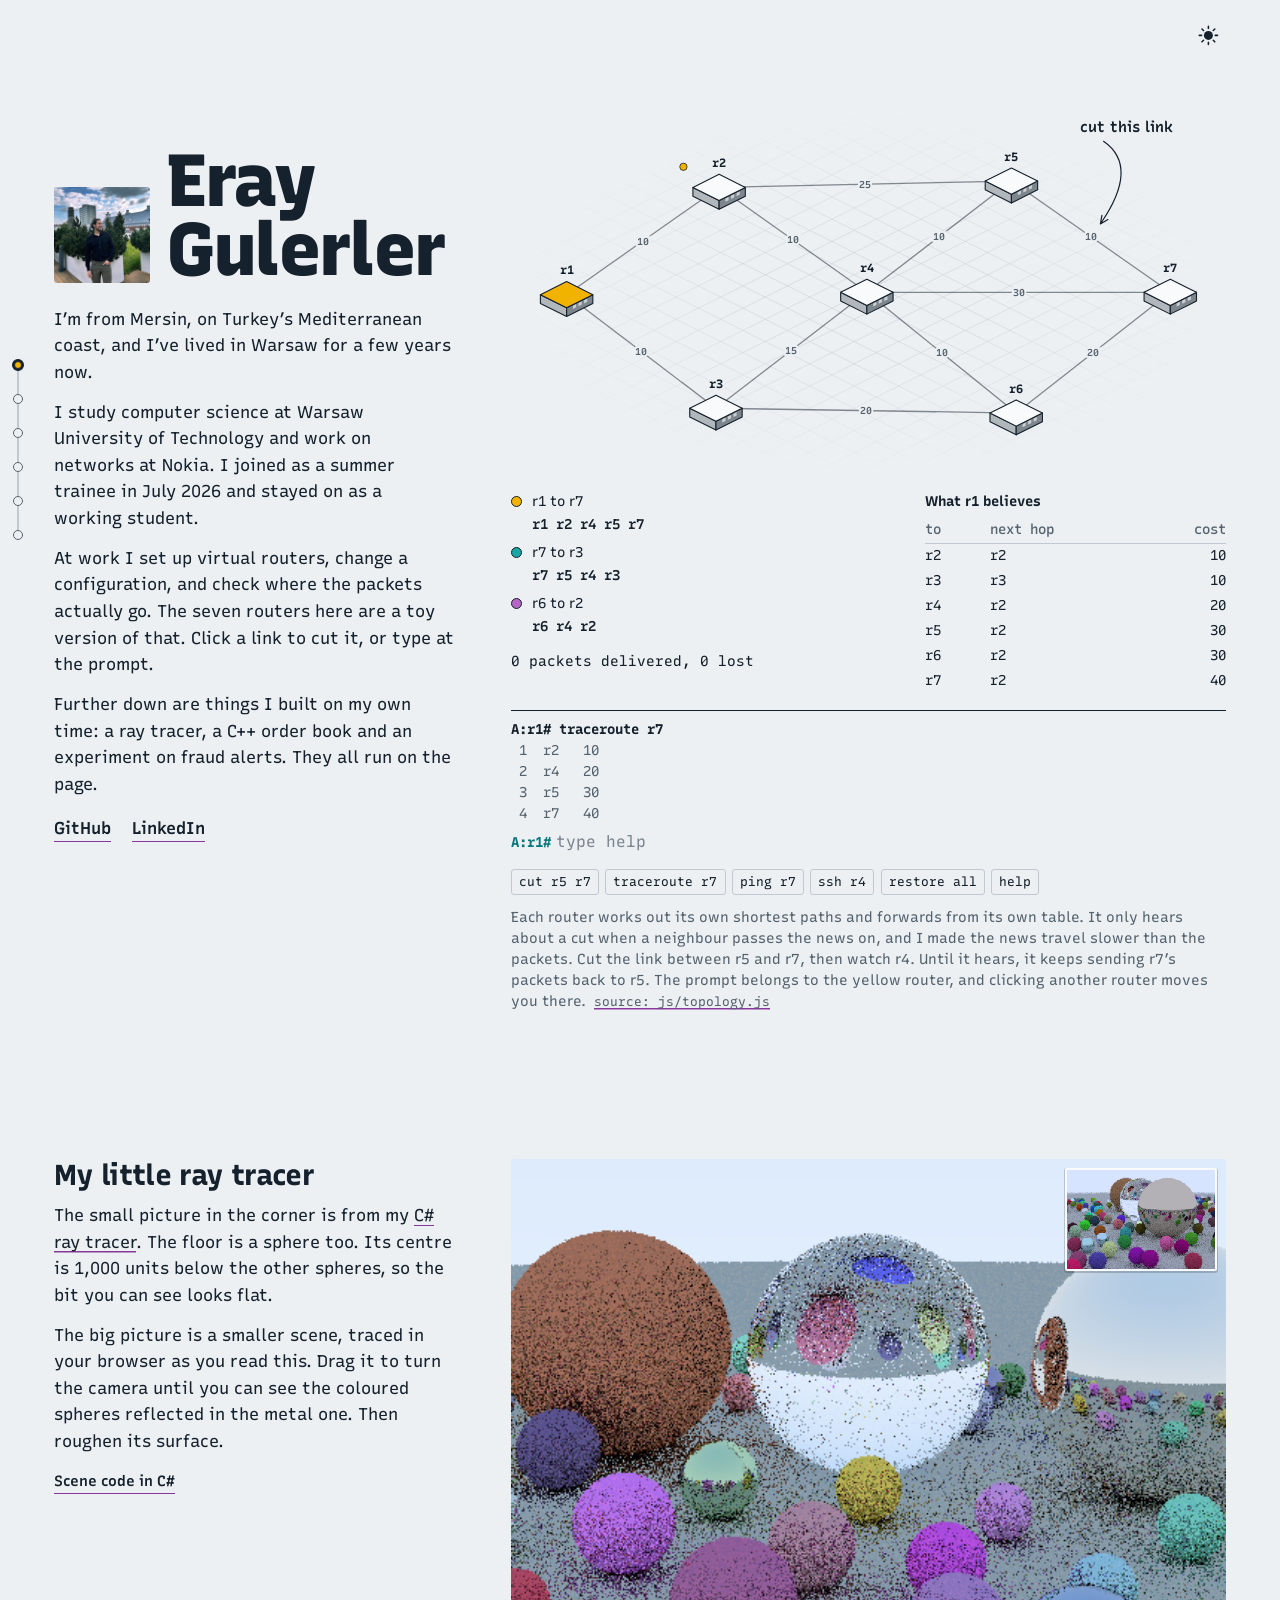
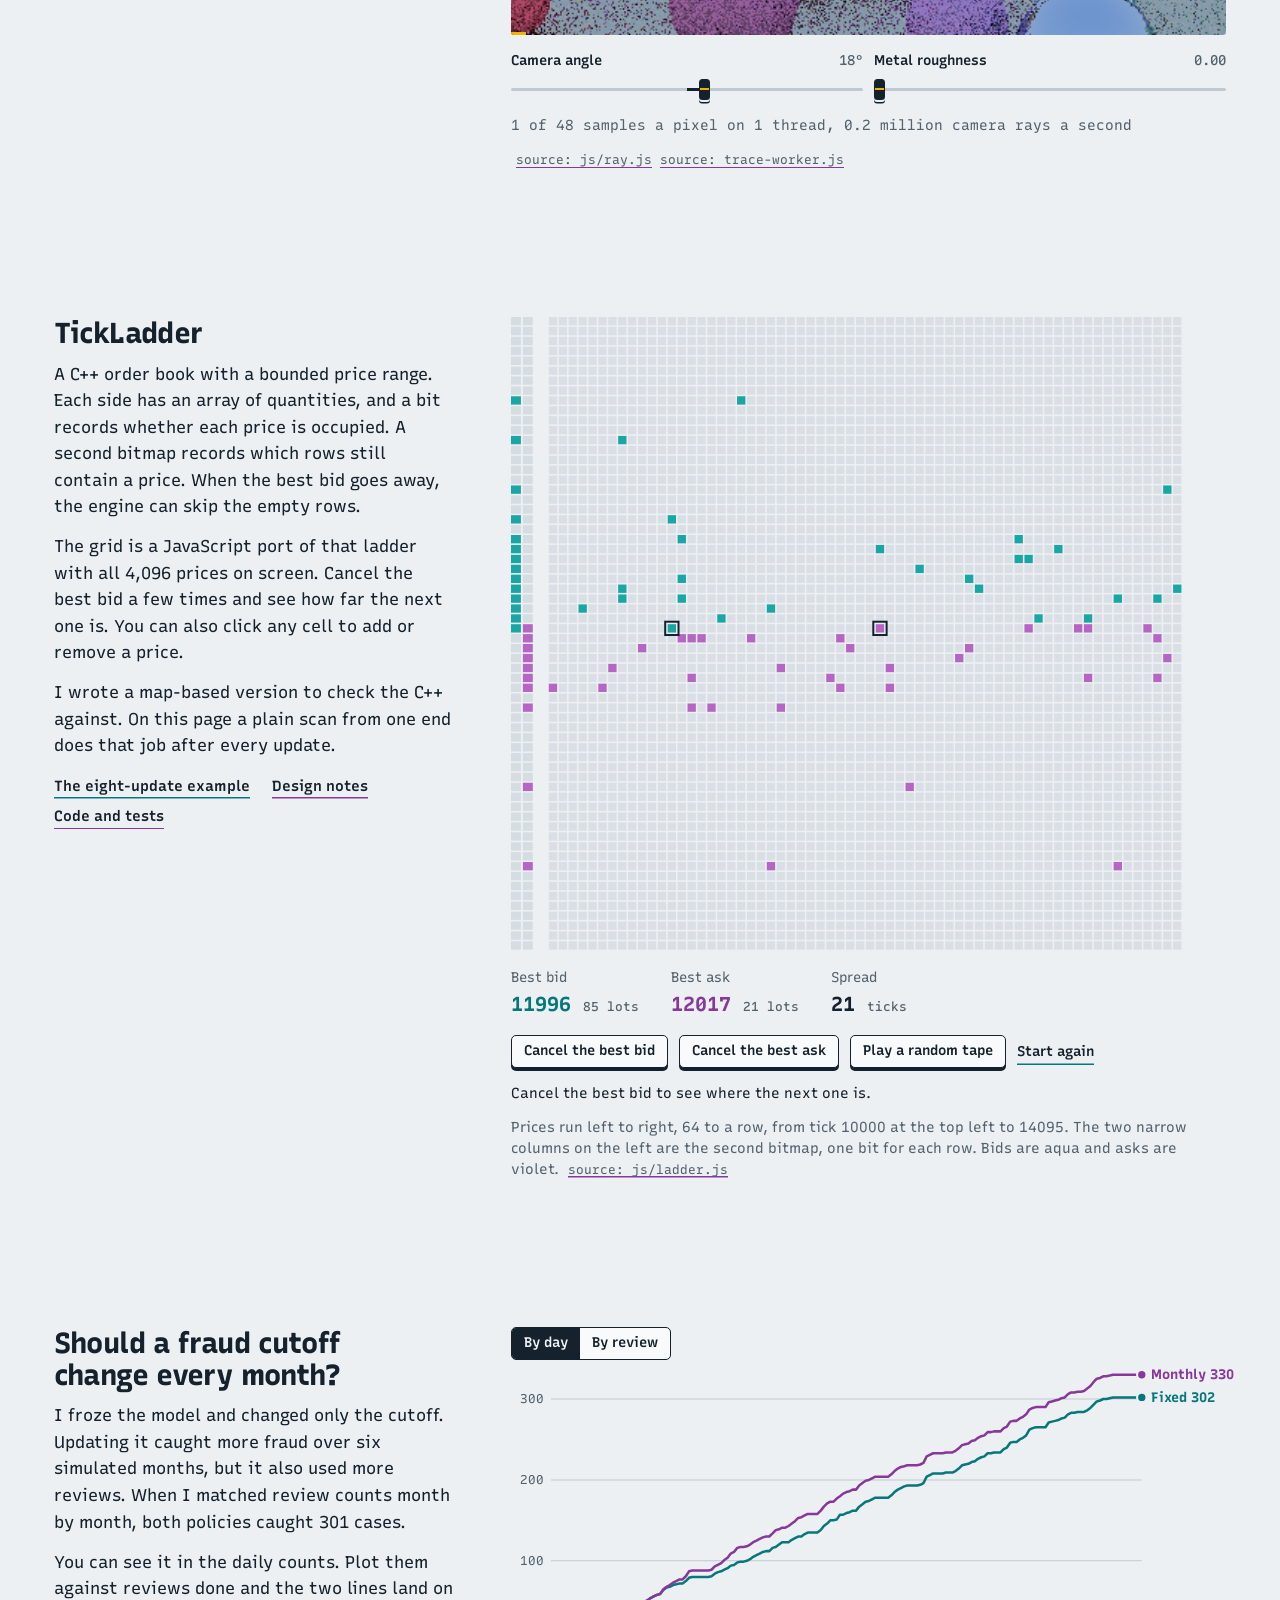
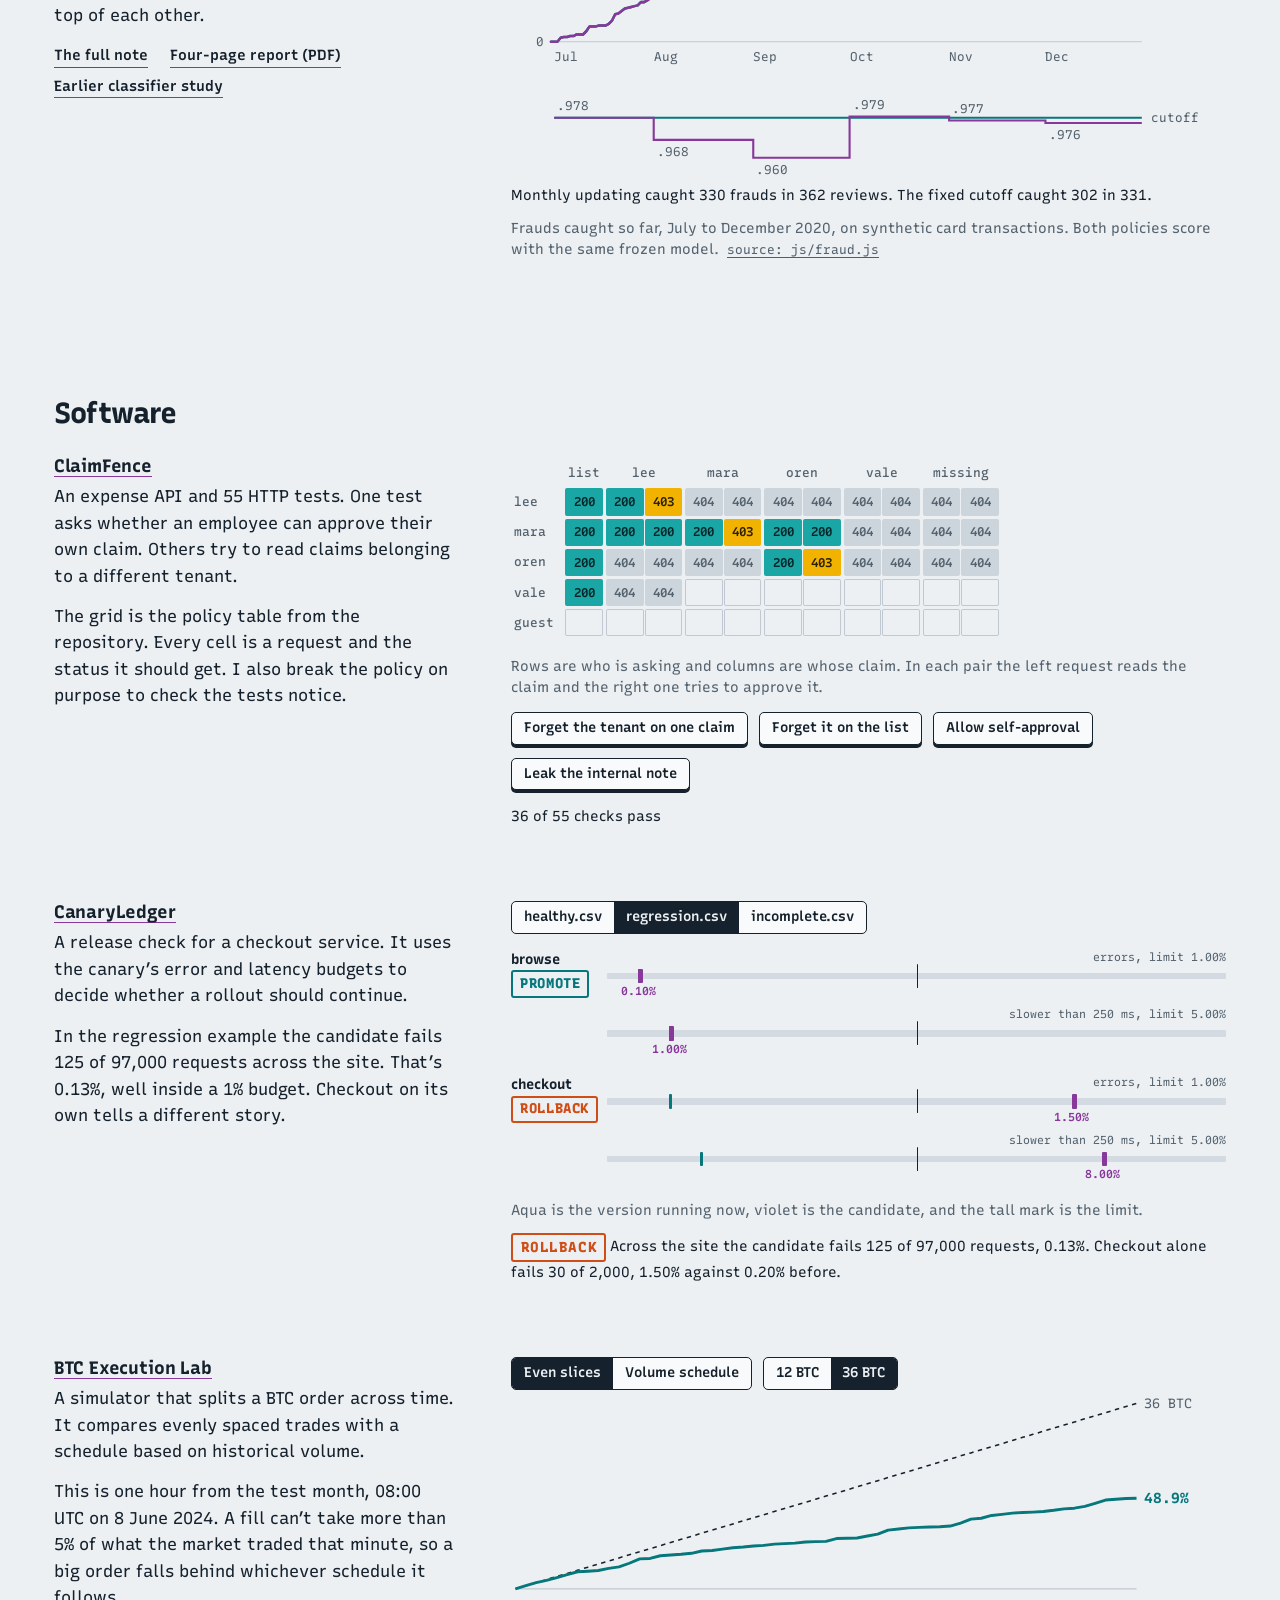
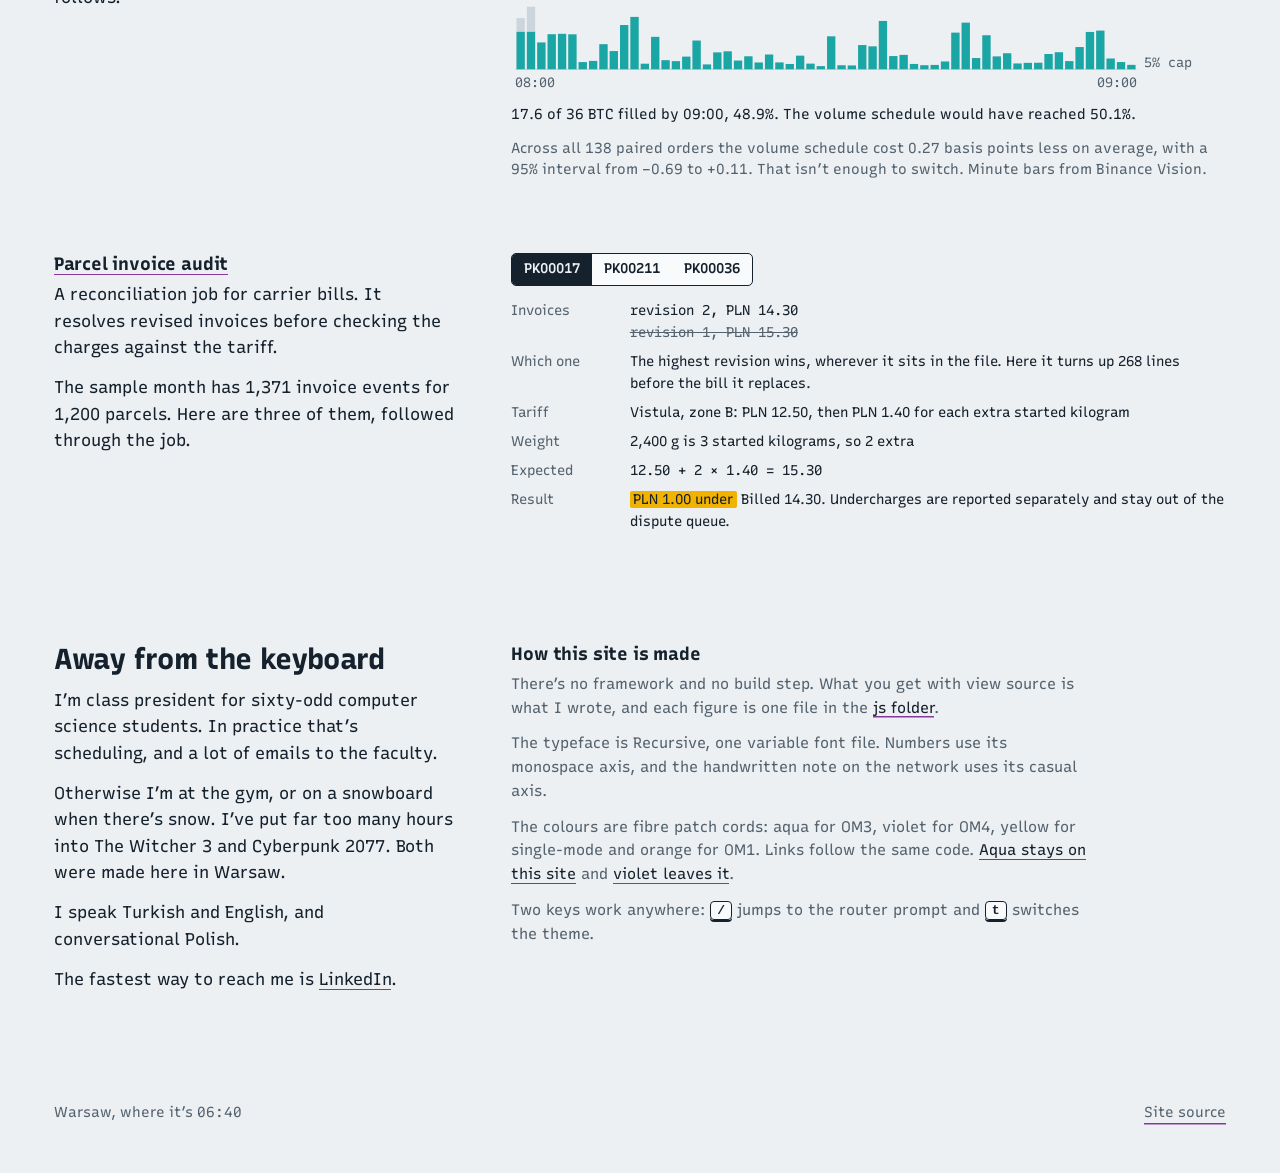
==== commit 1289dcf9: "Add a router prompt, a section rail and a more personal bio The network figure now has a command lin" ====
--- a/index.html
+++ b/index.html
@@ -4,7 +4,7 @@
   <meta charset="utf-8">
   <meta name="viewport" content="width=device-width, initial-scale=1">
   <title>Eray Gulerler</title>
-  <meta name="description" content="Eray Gulerler’s personal homepage. Network engineering at Nokia, computer science in Warsaw, and a few programs you can run on the page.">
+  <meta name="description" content="Eray Gulerler’s homepage. I study computer science in Warsaw and work on networks at Nokia. Most of what’s here runs on the page.">
   <meta property="og:title" content="Eray Gulerler">
   <meta property="og:image" content="https://eraygulerler.github.io/ray-render.png">
   <meta name="theme-color" content="#edf0f3" media="(prefers-color-scheme: light)">
@@ -17,6 +17,8 @@
   <link rel="modulepreload" href="js/topology.js">
   <script>try { var t = localStorage.getItem('theme'); if (t) document.documentElement.dataset.theme = t; } catch (e) {}</script>
   <script type="module" src="js/site.js"></script>
+  <script type="speculationrules">{"prefetch": [{"urls": ["tickladder.html", "fraud-thresholds.html"], "eagerness": "moderate"}]}</script>
+  <script type="application/ld+json">{"@context": "https://schema.org", "@type": "Person", "name": "Eray Gulerler", "url": "https://eraygulerler.github.io/", "image": "https://eraygulerler.github.io/eray.jpg", "sameAs": ["https://github.com/ErayGulerler", "https://www.linkedin.com/in/eray-gulerler/"]}</script>
 </head>
 <body>
 <a class="skip" href="#main">Skip to content</a>
@@ -31,6 +33,16 @@
   </button>
 </header>
 
+<nav class="hops" aria-label="On this page">
+  <a href="#about"><span>Hello</span></a>
+  <a href="#ray"><span>Ray tracer</span></a>
+  <a href="#tickladder"><span>TickLadder</span></a>
+  <a href="#research"><span>Fraud cutoffs</span></a>
+  <a href="#projects"><span>Software</span></a>
+  <a href="#more"><span>About me</span></a>
+  <i class="hop-packet" aria-hidden="true"></i>
+</nav>
+
 <main id="main" class="frame">
   <section class="piece hero" id="about">
     <div class="notes">
@@ -38,9 +50,10 @@
         <img class="portrait" src="eray.jpg" alt="Eray Gulerler outdoors" width="800" height="800" fetchpriority="high">
         <h1>Eray Gulerler</h1>
       </div>
-      <p>I study computer science at Warsaw University of Technology and work on networks at Nokia. I joined as a summer trainee in July and stayed on as a working student in October 2026.</p>
-      <p>At work I set up virtual routers, change a configuration, and check where the packets go. The seven routers on this page are a toy version of that. Click a link to cut it.</p>
-      <p>Outside work I’ve been writing a C++ order book and testing fraud alerts on synthetic card transactions. Both are further down, and they run too.</p>
+      <p>I’m from Mersin, on Turkey’s Mediterranean coast, and I’ve lived in Warsaw for a few years now.</p>
+      <p>I study computer science at Warsaw University of Technology and work on networks at Nokia. I joined as a summer trainee in July 2026 and stayed on as a working student.</p>
+      <p>At work I set up virtual routers, change a configuration, and check where the packets actually go. The seven routers here are a toy version of that. Click a link to cut it, or type at the prompt.</p>
+      <p>Further down are things I built on my own time: a ray tracer, a C++ order book and an experiment on fraud alerts. They all run on the page.</p>
       <p id="contact" class="contact"><a href="https://github.com/ErayGulerler">GitHub</a> <a href="https://www.linkedin.com/in/eray-gulerler/">LinkedIn</a></p>
     </div>
     <figure class="fig topo" data-instrument="topology">
@@ -53,7 +66,6 @@
             <li><span class="dot" style="background:var(--violet-fill)"></span><span>r6 to r2</span><span class="path"><b>r6 r4 r2</b></span></li>
           </ul>
           <p class="readout small"><span class="tally mono">0 packets delivered, 0 lost</span></p>
-          <div class="controls"><button class="b restore" type="button" disabled>Restore every link</button></div>
         </div>
         <table class="routes">
           <caption>What r1 believes</caption>
@@ -68,18 +80,28 @@
           </tbody>
         </table>
       </div>
-      <p class="status small soft" role="status"></p>
-      <figcaption>Each router works out its own shortest paths and forwards from its own table. It only hears about a cut when a neighbour passes the news on, and I made the news travel slower than the packets. Cut the link between r5 and r7, then watch r4. Until it hears, it keeps sending r7’s packets back to r5. Click a router to read its table.</figcaption>
+      <form class="cli" autocomplete="off">
+        <div class="cli-log" role="log" aria-label="Router log" tabindex="0">
+          <div class="cmd">A:r1# traceroute r7</div>
+          <div class="out"> 1  r2   10</div>
+          <div class="out"> 2  r4   20</div>
+          <div class="out"> 3  r5   30</div>
+          <div class="out"> 4  r7   40</div>
+        </div>
+        <label class="cli-line" for="cli-input"><span class="prompt">A:r1#</span><input id="cli-input" type="text" spellcheck="false" autocapitalize="off" autocorrect="off" enterkeyhint="go" aria-label="Command for the selected router" placeholder="type help"></label>
+        <p class="cli-try"><button type="button" data-run="cut r5 r7">cut r5 r7</button> <button type="button" data-run="traceroute r7">traceroute r7</button> <button type="button" data-run="ping r7">ping r7</button> <button type="button" data-run="ssh r4">ssh r4</button> <button type="button" data-run="restore all">restore all</button> <button type="button" data-run="help">help</button></p>
+      </form>
+      <figcaption>Each router works out its own shortest paths and forwards from its own table. It only hears about a cut when a neighbour passes the news on, and I made the news travel slower than the packets. Cut the link between r5 and r7, then watch r4. Until it hears, it keeps sending r7’s packets back to r5. The prompt belongs to the yellow router, and clicking another router moves you there. <a class="src" href="https://github.com/ErayGulerler/ErayGulerler.github.io/blob/main/js/topology.js">js/topology.js</a></figcaption>
       <noscript><p class="cap">The network needs JavaScript to run.</p></noscript>
     </figure>
   </section>
 
   <section class="piece" id="ray">
     <div class="notes">
-      <h2>My little ray tracer</h2>
+      <h2>My little ray tracer <a class="anchor" href="#ray" aria-label="Link to this section">#</a></h2>
       <p>The small picture in the corner is from my <a href="https://github.com/ErayGulerler/RayTracingProject_Csharp">C# ray tracer</a>. The floor is a sphere too. Its centre is 1,000 units below the other spheres, so the bit you can see looks flat.</p>
       <p>The big picture is a smaller scene, traced in your browser as you read this. Drag it to turn the camera until you can see the coloured spheres reflected in the metal one. Then roughen its surface.</p>
-      <p class="refs"><a href="https://github.com/ErayGulerler/RayTracingProject_Csharp/blob/aa90a95/Program.cs#L386">Scene code</a> <a href="trace-worker.js">Browser renderer source</a></p>
+      <p class="refs"><a href="https://github.com/ErayGulerler/RayTracingProject_Csharp/blob/aa90a95/Program.cs#L386">Scene code in C#</a></p>
     </div>
     <figure class="fig ray" data-instrument="ray">
       <div class="screen">
@@ -88,16 +110,17 @@
         <i class="meter"></i>
       </div>
       <div class="controls">
-        <label class="slider" for="ray-angle">Camera angle <output for="ray-angle">18°</output><input id="ray-angle" type="range" min="-180" max="180" value="18" step="1"></label>
+        <label class="slider" for="ray-angle">Camera angle <output for="ray-angle">18°</output><input id="ray-angle" type="range" min="-180" max="180" value="18" step="1" data-origin="0"></label>
         <label class="slider" for="ray-rough">Metal roughness <output for="ray-rough">0.00</output><input id="ray-rough" type="range" min="0" max="100" value="0" step="1"></label>
       </div>
       <p class="readout small soft mono" role="status">Original C# render, January 2026, 200 × 133 pixels</p>
+      <figcaption><a class="src" href="https://github.com/ErayGulerler/ErayGulerler.github.io/blob/main/js/ray.js">js/ray.js</a> <a class="src" href="https://github.com/ErayGulerler/ErayGulerler.github.io/blob/main/trace-worker.js">trace-worker.js</a></figcaption>
     </figure>
   </section>
 
   <section class="piece" id="tickladder">
     <div class="notes">
-      <h2 style="view-transition-name: tickladder-title">TickLadder</h2>
+      <h2 style="view-transition-name: tickladder-title">TickLadder <a class="anchor" href="#tickladder" aria-label="Link to this section">#</a></h2>
       <p>A C++ order book with a bounded price range. Each side has an array of quantities, and a bit records whether each price is occupied. A second bitmap records which rows still contain a price. When the best bid goes away, the engine can skip the empty rows.</p>
       <p>The grid is a JavaScript port of that ladder with all 4,096 prices on screen. Cancel the best bid a few times and see how far the next one is. You can also click any cell to add or remove a price.</p>
       <p>I wrote a map-based version to check the C++ against. On this page a plain scan from one end does that job after every update.</p>
@@ -119,14 +142,14 @@
         <button class="quiet" type="button" data-do="reset">Start again</button>
       </div>
       <p class="readout small" role="status"></p>
-      <figcaption>Prices run left to right, 64 to a row, from tick 10000 at the top left to 14095. The two narrow columns on the left are the second bitmap, one bit for each row. Bids are aqua and asks are violet.</figcaption>
+      <figcaption>Prices run left to right, 64 to a row, from tick 10000 at the top left to 14095. The two narrow columns on the left are the second bitmap, one bit for each row. Bids are aqua and asks are violet. <a class="src" href="https://github.com/ErayGulerler/ErayGulerler.github.io/blob/main/js/ladder.js">js/ladder.js</a></figcaption>
       <noscript><p class="cap">The ladder needs JavaScript to run.</p></noscript>
     </figure>
   </section>
 
   <section class="piece" id="research">
     <div class="notes">
-      <h2 style="view-transition-name: fraud-title">Should a fraud cutoff change every month?</h2>
+      <h2 style="view-transition-name: fraud-title">Should a fraud cutoff change every month? <a class="anchor" href="#research" aria-label="Link to this section">#</a></h2>
       <p>I froze the model and changed only the cutoff. Updating it caught more fraud over six simulated months, but it also used more reviews. When I matched review counts month by month, both policies caught 301 cases.</p>
       <p>You can see it in the daily counts. Plot them against reviews done and the two lines land on top of each other.</p>
       <p class="refs"><a href="fraud-thresholds.html">The full note</a> <a href="https://github.com/ErayGulerler/fraud-detection-api/blob/research/monthly-thresholds/research/monthly_thresholds/technical-report.pdf">Four-page report (PDF)</a> <a href="https://github.com/ErayGulerler/fraud-detection-api/blob/research/rare-event-distribution-shift/research/REPORT.md">Earlier classifier study</a></p>
@@ -140,11 +163,11 @@
       </div>
       <div class="chart"></div>
       <p class="readout small" role="status">Monthly updating caught 330 frauds in 362 reviews. The fixed cutoff caught 302 in 331.</p>
-      <figcaption>Frauds caught so far, July to December 2020, on synthetic card transactions. Both policies score with the same frozen model.</figcaption>
-    </figure>
-  </section>
-
-  <div class="section-title" id="projects"><h2>Software</h2></div>
+      <figcaption>Frauds caught so far, July to December 2020, on synthetic card transactions. Both policies score with the same frozen model. <a class="src" href="https://github.com/ErayGulerler/ErayGulerler.github.io/blob/main/js/fraud.js">js/fraud.js</a></figcaption>
+    </figure>
+  </section>
+
+  <div class="section-title" id="projects"><h2>Software <a class="anchor" href="#projects" aria-label="Link to this section">#</a></h2></div>
 
   <section class="piece small-fig">
     <div class="notes">
@@ -226,11 +249,28 @@
       <noscript><p class="cap">The July sample flags PLN 361.50 across 121 invoices.</p></noscript>
     </figure>
   </section>
+
+  <section class="piece" id="more">
+    <div class="notes">
+      <h2>Away from the keyboard <a class="anchor" href="#more" aria-label="Link to this section">#</a></h2>
+      <p>I’m class president for sixty-odd computer science students. In practice that’s scheduling, and a lot of emails to the faculty.</p>
+      <p>Otherwise I’m at the gym, or on a snowboard when there’s snow. I’ve put far too many hours into The Witcher 3 and Cyberpunk 2077. Both were made here in Warsaw.</p>
+      <p>I speak Turkish and English, and conversational Polish.</p>
+      <p>The fastest way to reach me is <a href="https://www.linkedin.com/in/eray-gulerler/">LinkedIn</a>.</p>
+    </div>
+    <div class="colophon">
+      <h3>How this site is made</h3>
+      <p>There’s no framework and no build step. What you get with view source is what I wrote, and each figure is one file in the <a href="https://github.com/ErayGulerler/ErayGulerler.github.io/tree/main/js">js folder</a>.</p>
+      <p>The typeface is Recursive, one variable font file. Numbers use its monospace axis, and the handwritten note on the network uses its casual axis.</p>
+      <p>The colours are fibre patch cords: aqua for OM3, violet for OM4, yellow for single-mode and orange for OM1. Links follow the same code. <a href="#about">Aqua stays on this site</a> and <a href="https://github.com/ErayGulerler">violet leaves it</a>.</p>
+      <p>Two keys work anywhere: <kbd>/</kbd> jumps to the router prompt and <kbd>t</kbd> switches the theme.</p>
+    </div>
+  </section>
 </main>
 
 <footer class="frame">
-  <span>Warsaw, Poland</span>
-  <span>No frameworks and no build step. <a href="https://github.com/ErayGulerler/ErayGulerler.github.io">Site source</a></span>
+  <span>Warsaw<span class="clock" hidden>, where it’s <time></time></span></span>
+  <a href="https://github.com/ErayGulerler/ErayGulerler.github.io">Site source</a>
 </footer>
 </body>
 </html>
--- a/site.css
+++ b/site.css
@@ -48,6 +48,7 @@
   font-variation-settings: "MONO" var(--mono), "CASL" var(--casl), "slnt" var(--slnt);
 }
 html { -webkit-text-size-adjust: 100%; scroll-padding-top: 1.5rem; }
+@media (prefers-reduced-motion: no-preference) { html { scroll-behavior: smooth; } }
 body {
   margin: 0;
   background: var(--bench);
@@ -82,16 +83,25 @@
 .soft { color: var(--soft); }
 .small { font-size: .875rem; line-height: 1.45; }
 
+/* A link is a patch cord. Aqua stays on this site, violet leaves it, and a packet crosses on hover. */
 a {
+  --cord: var(--aqua);
   color: inherit;
   text-decoration: none;
   background:
     radial-gradient(circle, var(--yellow) 0 2.6px, transparent 3.1px) -8px calc(100% + 2.2px) / 7px 7px no-repeat,
-    linear-gradient(var(--aqua), var(--aqua)) 0 100% / 100% 1.5px no-repeat;
+    linear-gradient(var(--cord), var(--cord)) 0 100% / 100% 1.5px no-repeat;
   padding-bottom: 1px;
   transition: color .15s;
 }
-a:hover { color: var(--aqua); animation: transmit .55s linear; }
+a[href^="http"] { --cord: var(--violet); }
+a:hover { color: var(--cord); animation: transmit .55s linear; }
+a:active { background-size: 7px 7px, 100% 3px; }
+a.src { --mono: 1; font-size: .8rem; white-space: nowrap; margin-left: .35em; }
+a.src::before { content: "source: "; }
+h2 .anchor { --cord: transparent; color: var(--soft); font-weight: 500; opacity: 0; margin-left: .15em; transition: opacity .15s; }
+h2:hover .anchor, h2 .anchor:focus-visible { opacity: 1; }
+kbd { font-size: .86em; font-weight: 600; padding: .05em .45em; border: 1.5px solid var(--ink); border-radius: 4px; box-shadow: 0 2px 0 var(--ink); background: var(--panel); position: relative; top: -1px; }
 @keyframes transmit {
   from { background-position: -8px calc(100% + 2.2px), 0 100%; }
   to { background-position: calc(100% + 8px) calc(100% + 2.2px), 0 100%; }
@@ -153,63 +163,96 @@
 .contact { margin-top: 1.1rem; display: flex; gap: 1.3rem; font-weight: 600; }
 .section-title { padding-top: clamp(2.4rem, 5vw, 4rem); }
 .section-title + .piece { padding-top: 1.6rem; }
-footer.frame { padding-block: 2.2rem 3rem; color: var(--soft); font-size: .9rem; display: flex; flex-wrap: wrap; gap: .4rem 1.6rem; }
+footer.frame { padding-block: 2.2rem 3rem; color: var(--soft); font-size: .9rem; display: flex; flex-wrap: wrap; justify-content: space-between; gap: .4rem 1.6rem; }
 
 @media (max-width: 58rem) {
   .piece { grid-template-columns: minmax(0, 1fr); }
   .piece > .notes { max-width: 38rem; }
 }
+.colophon { max-width: 36rem; font-size: .95rem; color: var(--soft); }
+.colophon h3 { color: var(--ink); margin-bottom: .45rem; }
+.colophon a, .colophon kbd { color: var(--ink); }
+footer .clock time { --mono: 1; font-variant-numeric: tabular-nums; }
+
+/* The page as a path: one hop for each section, and a packet that follows the scroll. */
+.hops { position: fixed; z-index: 5; left: max(13px, env(safe-area-inset-left, 0px)); top: 50%; translate: 0 -50%; display: none; flex-direction: column; gap: 24px; }
+@media (min-width: 64rem) and (min-height: 32rem) { .hops { display: flex; } }
+.hops::before { content: ""; position: absolute; left: 4.25px; top: 5px; bottom: 5px; width: 1.5px; background: var(--wire); }
+.hops a { position: relative; display: block; width: 10px; height: 10px; padding: 0; background: none; animation: none; }
+.hops a::before { content: ""; position: absolute; inset: 0; border-radius: 50%; background: var(--bench); border: 1.5px solid var(--soft); transition: background .2s, border-color .2s, scale .2s; }
+.hops a::after { content: ""; position: absolute; inset: -9px -12px; }
+.hops a[aria-current]::before { background: var(--ink); border-color: var(--ink); scale: 1.2; }
+.hops a:hover::before { border-color: var(--aqua); background: var(--aqua); }
+.hops a span {
+  position: absolute; left: 22px; top: 50%; translate: -6px -50%; opacity: 0; pointer-events: none; white-space: nowrap;
+  font-size: .8rem; font-weight: 600; line-height: 1; color: var(--ink); background: var(--panel); padding: .35rem .55rem; border-radius: 3px;
+  box-shadow: 0 0 0 1px var(--wire); transition: opacity .15s, translate .2s cubic-bezier(.3, 1.3, .5, 1);
+}
+.hops a:hover span, .hops a:focus-visible span { opacity: 1; translate: 0 -50%; }
+.hop-packet { position: absolute; left: 1px; top: 1px; width: 8px; height: 8px; border-radius: 50%; background: var(--yellow); border: 1px solid #15212c; translate: 0 var(--y, 0px); pointer-events: none; }
 
 /* ---------- instruments: shared parts ---------- */
 figure.fig { position: relative; }
 figcaption, .cap { color: var(--soft); font-size: .9rem; line-height: 1.45; margin-top: .75rem; max-width: 44rem; }
-.controls { display: flex; flex-wrap: wrap; align-items: center; gap: .55rem .7rem; margin-top: .9rem; }
+.controls { display: flex; flex-wrap: wrap; align-items: center; gap: .6rem .7rem; margin-top: .9rem; }
 .readout { margin-top: .8rem; font-size: .9rem; line-height: 1.5; }
 .readout b { font-weight: 700; }
 
+/* Buttons are keycaps: they sit 3px proud and go down when pressed. A toggled one stays down. */
 button.b {
   font: 600 .875rem/1.2 var(--sans); color: var(--ink);
-  background: transparent; border: 1.5px solid var(--ink); border-radius: 4px;
-  padding: .5em .85em; cursor: pointer;
-  transition: background .15s, color .15s, transform .08s;
-}
-button.b:hover:enabled { background: var(--ink); color: var(--bench); }
-button.b:active:enabled { transform: translateY(1px); }
-button.b:disabled { opacity: .38; cursor: default; }
+  background: var(--panel); border: 1.5px solid var(--ink); border-radius: 5px;
+  padding: .5em .85em; margin-bottom: 3px; cursor: pointer;
+  box-shadow: 0 3px 0 var(--ink);
+  transition: translate .07s, box-shadow .07s, background .15s, color .15s;
+}
+button.b:hover:enabled { background: var(--yellow); color: #15212c; }
+button.b:active:enabled, button.b[aria-pressed="true"] { translate: 0 3px; box-shadow: 0 0 0 var(--ink); }
 button.b[aria-pressed="true"] { background: var(--ink); color: var(--bench); }
+button.b:disabled { opacity: .4; cursor: default; translate: 0 3px; box-shadow: none; }
 button.quiet {
   font: 600 .875rem/1.2 var(--sans); color: var(--ink); background: none; border: 0; padding: .3em 0; cursor: pointer;
   box-shadow: inset 0 -1.5px var(--aqua);
 }
 button.quiet:hover { color: var(--aqua); }
 
-.seg { display: inline-flex; border: 1.5px solid var(--ink); border-radius: 4px; overflow: hidden; }
-.seg label { font: 600 .875rem/1.2 var(--sans); padding: .5em .85em; cursor: pointer; position: relative; transition: background .15s, color .15s; }
-.seg label + label { border-left: 1.5px solid var(--ink); }
+.seg { display: inline-flex; border: 1.5px solid var(--ink); border-radius: 5px; overflow: hidden; background: var(--panel); position: relative; }
+.seg label { font: 600 .875rem/1.2 var(--sans); padding: .5em .85em; cursor: pointer; position: relative; z-index: 1; transition: color .2s; }
 .seg input { position: absolute; opacity: 0; inset: 0; margin: 0; cursor: pointer; }
 .seg label:has(input:checked) { background: var(--ink); color: var(--bench); }
-.seg label:has(input:focus-visible) { outline: 2.5px solid var(--violet); outline-offset: 2px; z-index: 1; }
+.seg label:has(input:focus-visible) { outline: 2.5px solid var(--violet); outline-offset: -4px; border-radius: 5px; }
+/* With JavaScript, one thumb slides between the options. site.js measures the checked label into --x and --w. */
+.seg[data-thumb] label:has(input:checked) { background: none; }
+.seg[data-thumb]::before {
+  content: ""; position: absolute; top: 0; bottom: 0; left: 0; width: var(--w); translate: var(--x) 0; background: var(--ink);
+  transition: translate .32s cubic-bezier(.3, 1.25, .5, 1), width .32s cubic-bezier(.3, 1.25, .5, 1);
+}
 
 .slider { display: grid; grid-template-columns: 1fr auto; gap: .1rem .6rem; font-size: .875rem; font-weight: 600; flex: 1 1 13rem; min-width: 0; }
 .slider output { font-weight: 500; color: var(--soft); }
 .slider input { grid-column: 1 / -1; width: 100%; margin: .15rem 0 0; }
-input[type="range"] { -webkit-appearance: none; appearance: none; height: 1.5rem; background: transparent; cursor: pointer; }
-input[type="range"]::-webkit-slider-runnable-track { height: 2px; background: var(--wire); }
-input[type="range"]::-moz-range-track { height: 2px; background: var(--wire); }
+/* Sliders are faders. site.js sets --from and --to so the track fills from its resting value. */
+input[type="range"] { -webkit-appearance: none; appearance: none; height: 1.7rem; background: transparent; cursor: ew-resize; --from: 0%; --to: 0%; }
+input[type="range"]::-webkit-slider-runnable-track { height: 3px; border-radius: 2px; background: linear-gradient(to right, var(--wire) var(--from), var(--ink) var(--from) var(--to), var(--wire) var(--to)); }
+input[type="range"]::-moz-range-track { height: 3px; border-radius: 2px; background: linear-gradient(to right, var(--wire) var(--from), var(--ink) var(--from) var(--to), var(--wire) var(--to)); }
 input[type="range"]::-webkit-slider-thumb {
-  -webkit-appearance: none; width: 15px; height: 15px; margin-top: -6.5px; border-radius: 50%;
-  background: var(--ink); border: 2.5px solid var(--bench); box-shadow: 0 0 0 1.5px var(--ink);
-  transition: transform .12s;
+  -webkit-appearance: none; width: 11px; height: 21px; margin-top: -9px; border-radius: 3px;
+  background: linear-gradient(var(--ink) 0 8px, var(--yellow) 8px 10px, var(--ink) 10px); border: 1.5px solid var(--ink);
+  box-shadow: 0 2px 0 var(--bench), 0 3.5px 0 var(--ink); transition: scale .12s;
 }
 input[type="range"]::-moz-range-thumb {
-  width: 11px; height: 11px; border-radius: 50%;
-  background: var(--ink); border: 2.5px solid var(--bench); box-shadow: 0 0 0 1.5px var(--ink);
-}
-input[type="range"]:active::-webkit-slider-thumb { transform: scale(1.25); }
+  width: 9px; height: 19px; border-radius: 3px;
+  background: linear-gradient(var(--ink) 0 8px, var(--yellow) 8px 10px, var(--ink) 10px); border: 1.5px solid var(--ink);
+}
+input[type="range"]:active::-webkit-slider-thumb { scale: 1.12; }
 
 .sr { position: absolute; width: 1px; height: 1px; overflow: hidden; clip-path: inset(50%); white-space: nowrap; }
 
 /* ---------- topology ---------- */
+/* Space is held for each figure before its script runs, so nothing below it jumps. */
+.topo { container-type: inline-size; }
+.topo .stage { aspect-ratio: 900 / 470; }
+@container (max-width: 519px) { .topo .stage { aspect-ratio: 480 / 590; } }
 .topo svg { width: 100%; height: auto; overflow: visible; touch-action: manipulation; user-select: none; -webkit-user-select: none; }
 .topo .grid line { stroke: var(--wire); stroke-width: 1; opacity: .55; }
 .topo .link { cursor: pointer; outline: none; }
@@ -245,6 +288,28 @@
 .topo .hint { transition: opacity .4s; pointer-events: none; }
 .topo .hint.gone { opacity: 0; }
 
+/* The command line. It looks like the page, not like a terminal window. */
+.cli { margin-top: 1rem; border-top: 1.5px solid var(--ink); font-size: .875rem; --mono: 1; }
+.cli-log { max-height: 9.2rem; overflow-y: auto; padding: .55rem 0 .2rem; line-height: 1.5; scrollbar-width: thin; outline-offset: 0; }
+.cli-log > div { white-space: pre-wrap; overflow-wrap: anywhere; }
+.cli-log .cmd { font-weight: 700; }
+.cli-log .cmd:not(:first-child) { margin-top: .25rem; }
+.cli-log .out { color: var(--soft); }
+.cli-log .event { color: var(--orange); }
+.cli-log .event::before { content: "! "; }
+.cli-log > div:last-child { animation: typed .25s ease-out; }
+@keyframes typed { from { opacity: 0; translate: 0 4px; } }
+.cli-line { display: flex; align-items: baseline; gap: .6ch; padding: .15rem 0 .4rem; cursor: text; }
+.cli-line .prompt { font-weight: 700; color: var(--aqua); white-space: nowrap; }
+.cli-line input { flex: 1; min-width: 0; font: inherit; font-size: 1rem; font-variation-settings: inherit; color: var(--ink); background: none; border: 0; padding: 0; outline: none; caret-color: var(--yellow); caret-shape: block; }
+.cli-line input::placeholder { color: var(--soft); opacity: .75; }
+.cli-line:focus-within { box-shadow: 0 1.5px 0 var(--aqua); }
+.cli-try { display: flex; flex-wrap: wrap; gap: .4rem; margin-top: .5rem; }
+.cli-try button { font: inherit; font-size: .8rem; font-variation-settings: inherit; color: var(--ink); background: none; border: 1px solid var(--wire); border-radius: 3px; padding: .15em .55em; cursor: pointer; transition: border-color .15s, background .15s; }
+.cli-try button:hover { border-color: var(--ink); background: var(--panel); }
+.cli-try button:active { translate: 0 1px; }
+.topo .pkt.probe { stroke: var(--bench); stroke-width: 2; }
+
 .topo-panels { display: grid; grid-template-columns: minmax(0, 1.25fr) minmax(0, 1fr); gap: 1.2rem clamp(1.2rem, 3vw, 2.4rem); margin-top: .6rem; align-items: start; }
 @media (max-width: 34rem) { .topo-panels { grid-template-columns: minmax(0, 1fr); } }
 .flows { list-style: none; display: grid; gap: .35rem; font-size: .875rem; }
@@ -281,7 +346,7 @@
 
 /* ---------- ladder ---------- */
 .ladder .board { max-width: 42rem; }
-.ladder canvas { width: 100%; height: auto; touch-action: manipulation; cursor: crosshair; }
+.ladder canvas { width: 100%; height: auto; aspect-ratio: 1.065; touch-action: manipulation; cursor: crosshair; }
 .quote { display: flex; flex-wrap: wrap; gap: .6rem 2rem; margin-top: 1rem; font-size: .875rem; }
 .quote dt { color: var(--soft); }
 .quote dd { font-size: 1.25rem; font-weight: 700; --mono: 1; font-variant-numeric: tabular-nums; white-space: nowrap; }
@@ -341,10 +406,10 @@
 .matrix button.pop { animation: pop .3s cubic-bezier(.3, 1.8, .5, 1); }
 @keyframes pop { from { transform: scale(.4); } }
 @keyframes shake { 20% { transform: translateX(-3px); } 40% { transform: translateX(3px); } 60% { transform: translateX(-2px); } 80% { transform: translateX(2px); } }
-.matrix-wrap { overflow-x: auto; padding: .3rem 0; }
+.matrix-wrap { overflow-x: auto; padding: .3rem 0; min-height: 11.4rem; }
 @media (max-width: 27rem) { .matrix { border-spacing: 2px; font-size: .72rem; } .matrix button { width: 1.55rem; font-size: .62rem; } .matrix th { padding-right: .3rem; } }
 
-.gate { display: grid; gap: .9rem; margin-top: .9rem; }
+.gate { display: grid; gap: .9rem; margin-top: .9rem; min-height: 17rem; align-content: start; }
 .gate .route { display: grid; grid-template-columns: 5.2rem minmax(0, 1fr); gap: .25rem .8rem; align-items: center; font-size: .875rem; }
 .gate .route > b { grid-row: span 2; align-self: start; }
 .gate .bar { position: relative; height: 1.5rem; margin: .95rem 0 .9rem; }
@@ -373,7 +438,7 @@
 .done-bar { height: .5rem; background: color-mix(in oklab, var(--wire) 55%, var(--bench)); border-radius: 1px; margin-top: .3rem; }
 .done-bar i { display: block; height: 100%; background: var(--aqua-fill); border-radius: 1px; transition: width .7s cubic-bezier(.3, 1.1, .5, 1); }
 
-.trace { font-size: .875rem; display: grid; gap: .45rem; margin-top: .9rem; }
+.trace { font-size: .875rem; display: grid; gap: .45rem; margin-top: .9rem; min-height: 10.5rem; align-content: start; }
 .trace .row { display: grid; grid-template-columns: 6.6rem minmax(0, 1fr); gap: .8rem; align-items: baseline; opacity: 0; transform: translateX(-8px); animation: stepin .35s forwards; }
 .trace .row > span:first-child { color: var(--soft); }
 .trace .row .v { --mono: 1; font-variant-numeric: tabular-nums; }
@@ -422,3 +487,7 @@
 .replay .controls { margin-top: 1.1rem; }
 .replay .buttons { display: inline-flex; gap: .55rem; }
 .replay .event { font-size: 1.02rem; min-height: 3.1em; }
+
+/* ---------- 404 ---------- */
+.lost pre { font-family: inherit; font-size: .9rem; --mono: 1; margin: 1.6rem 0; padding: .7rem 0; border-block: 1.5px solid var(--ink); max-height: none; }
+.lost pre .where { color: var(--orange); }
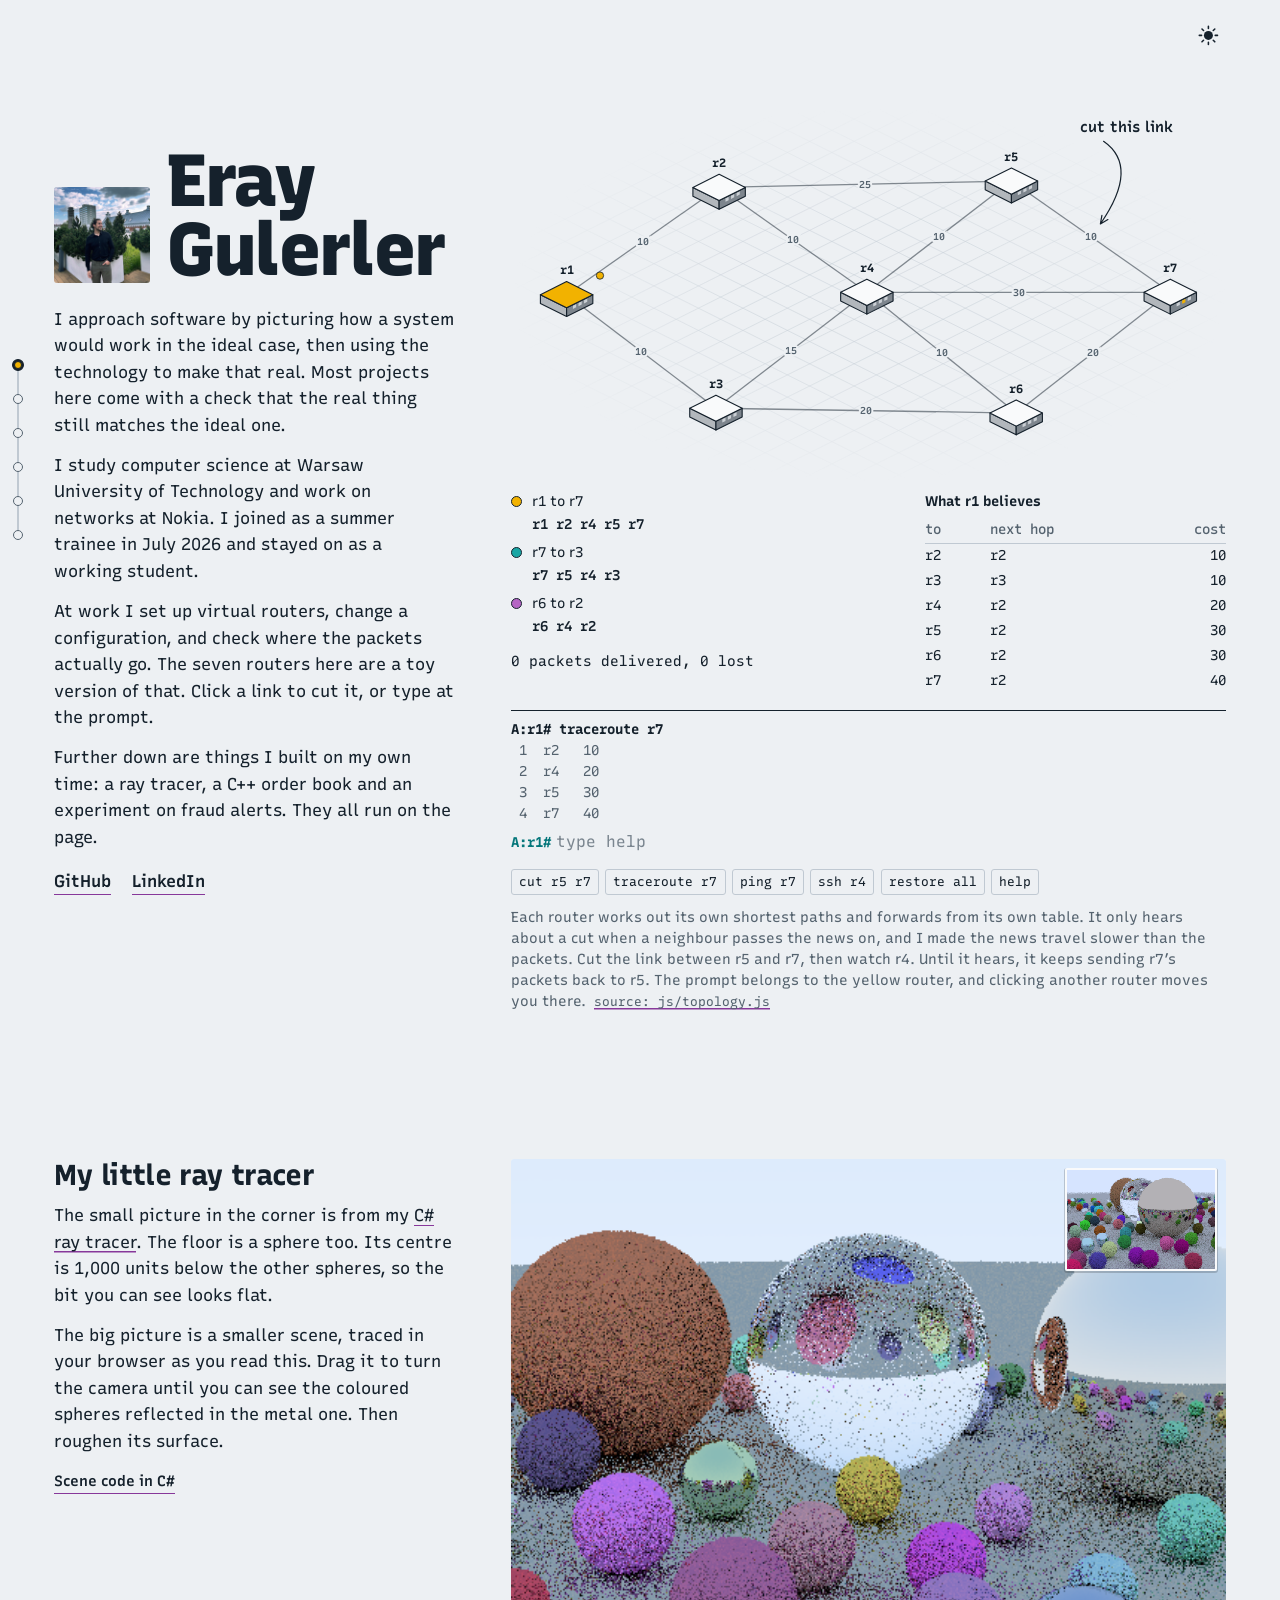
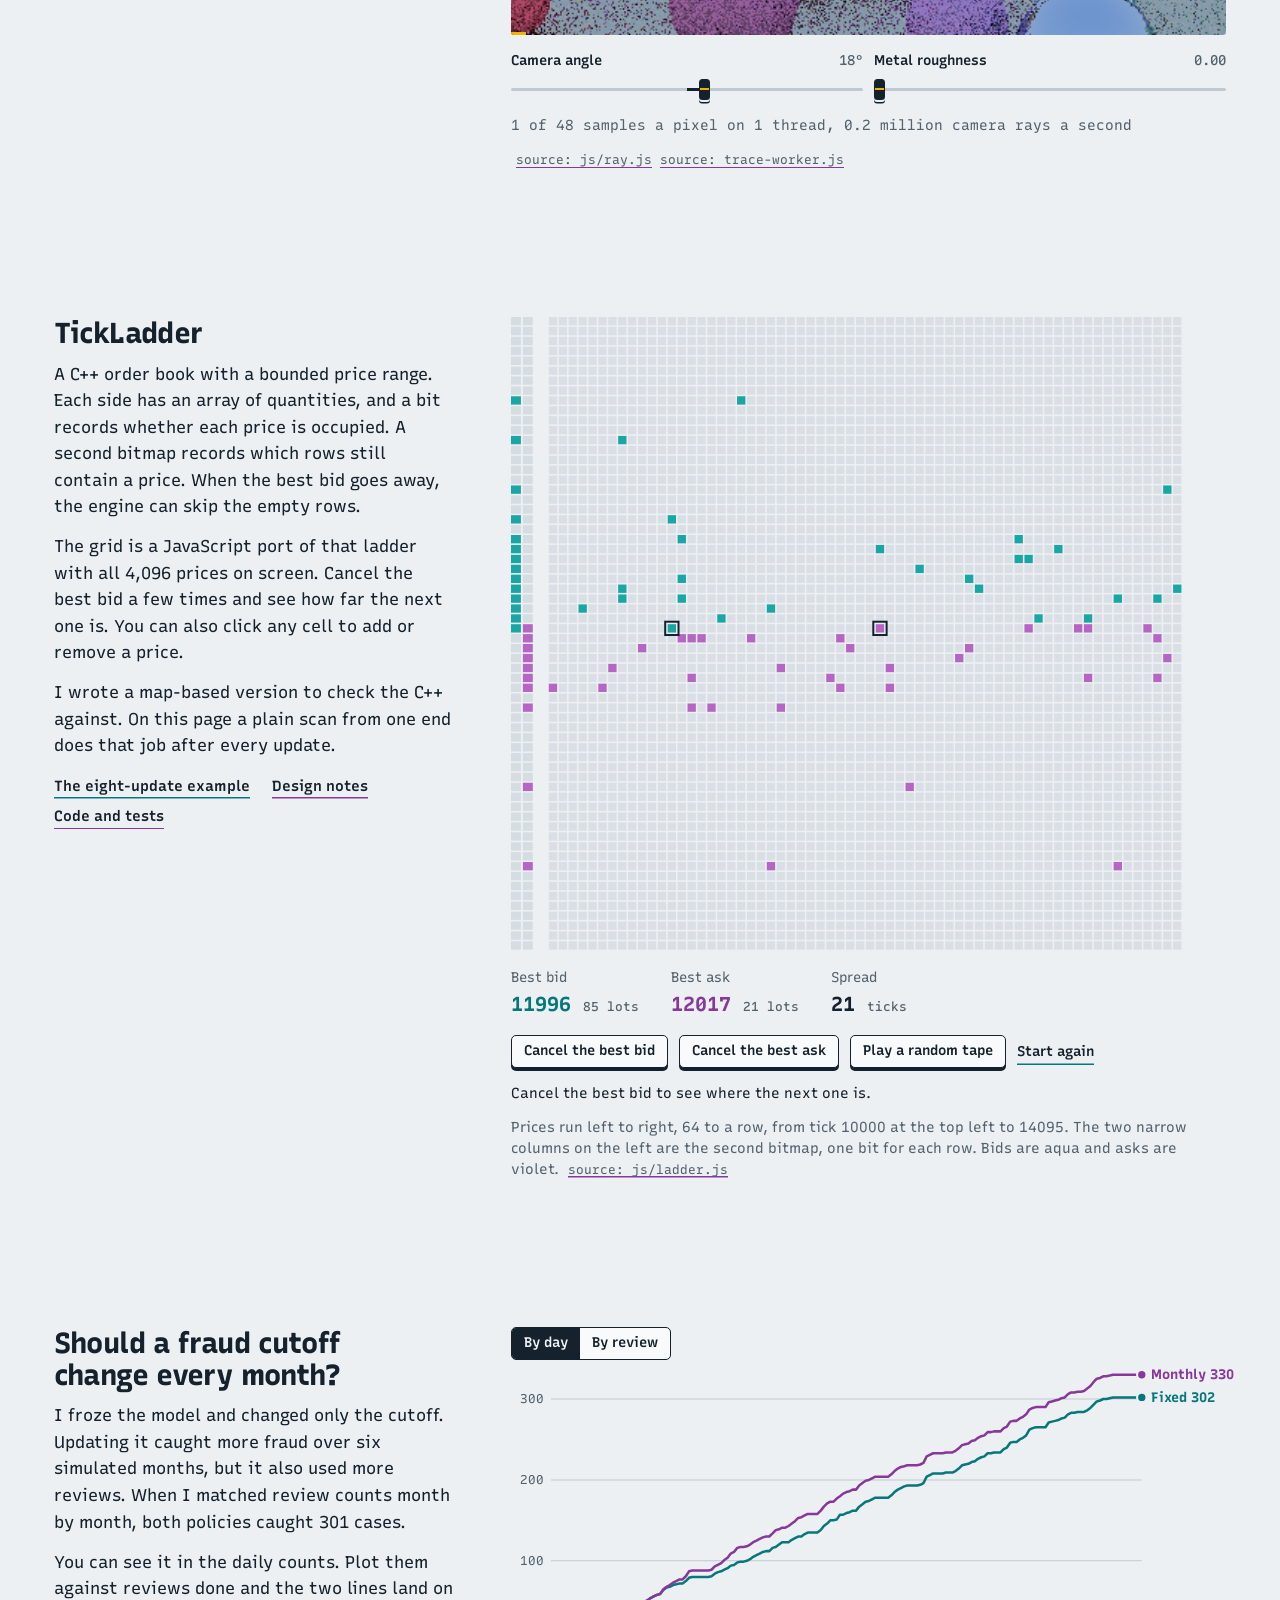
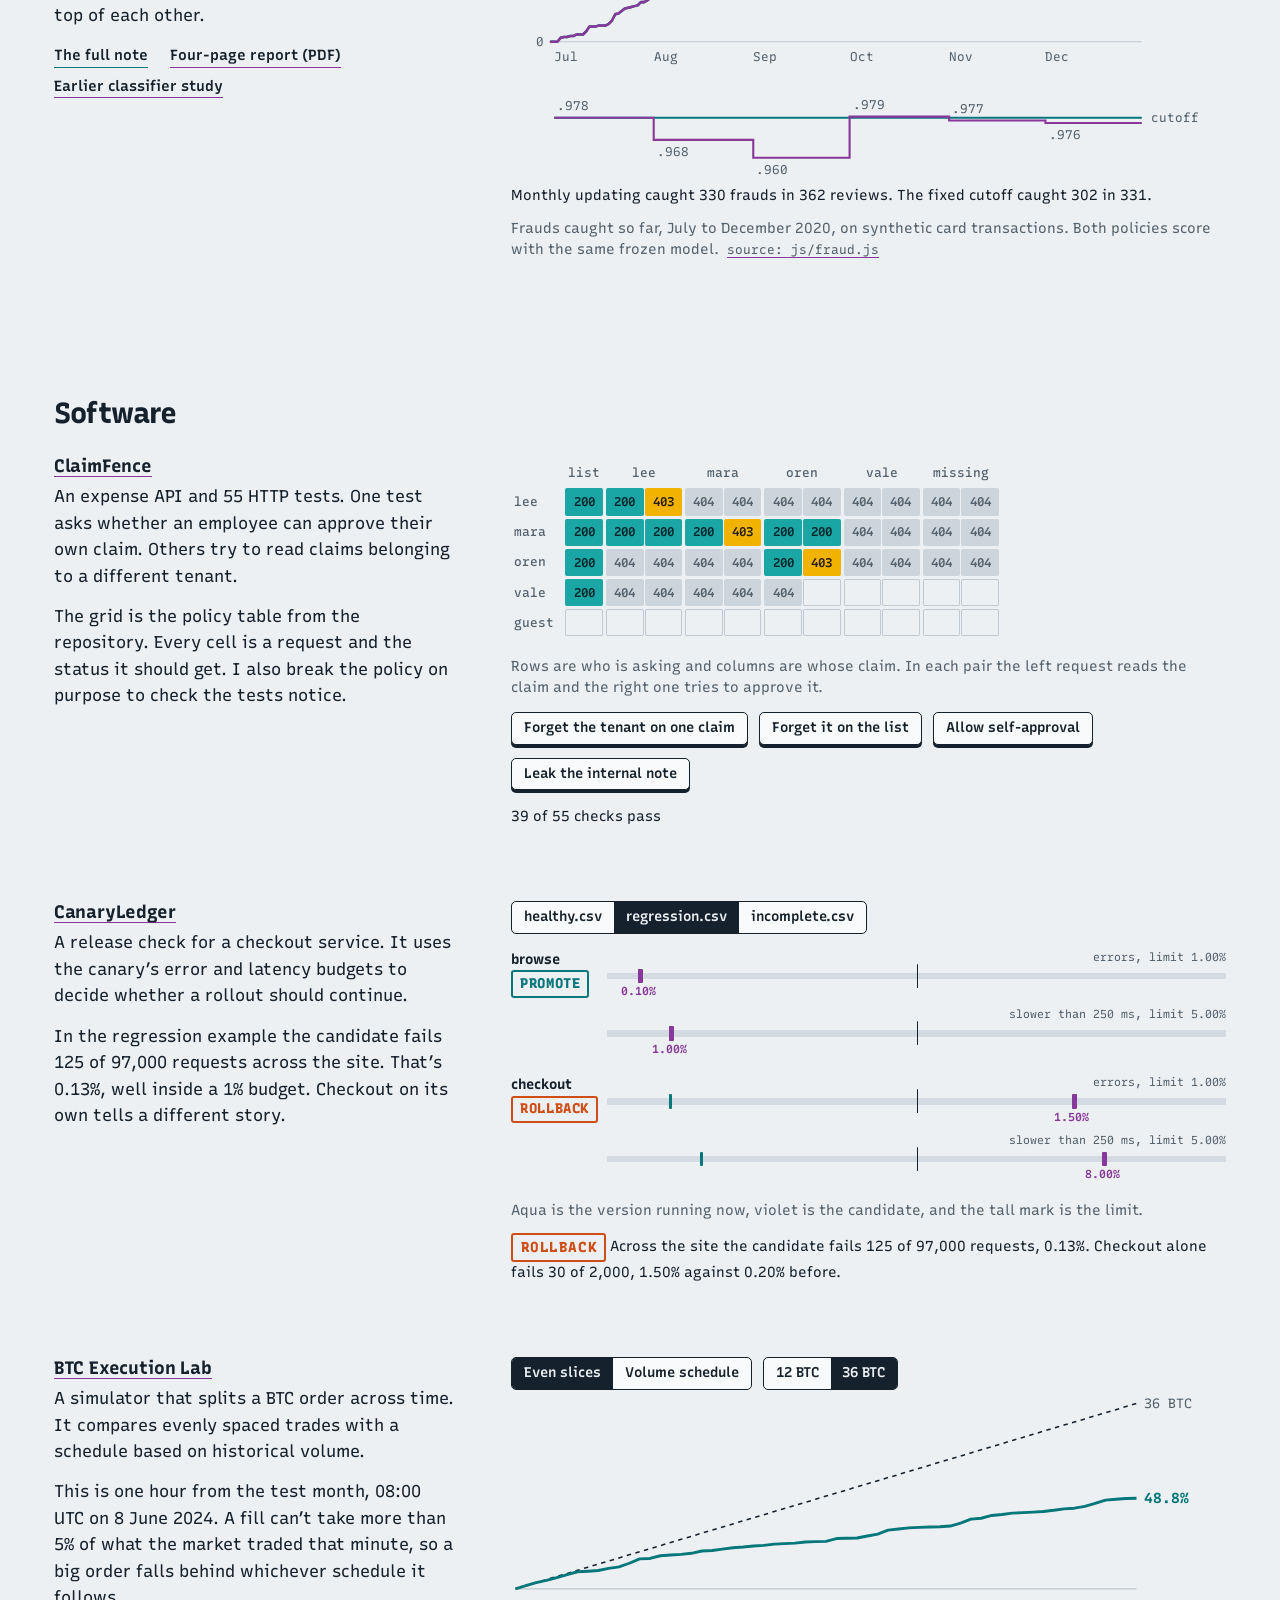
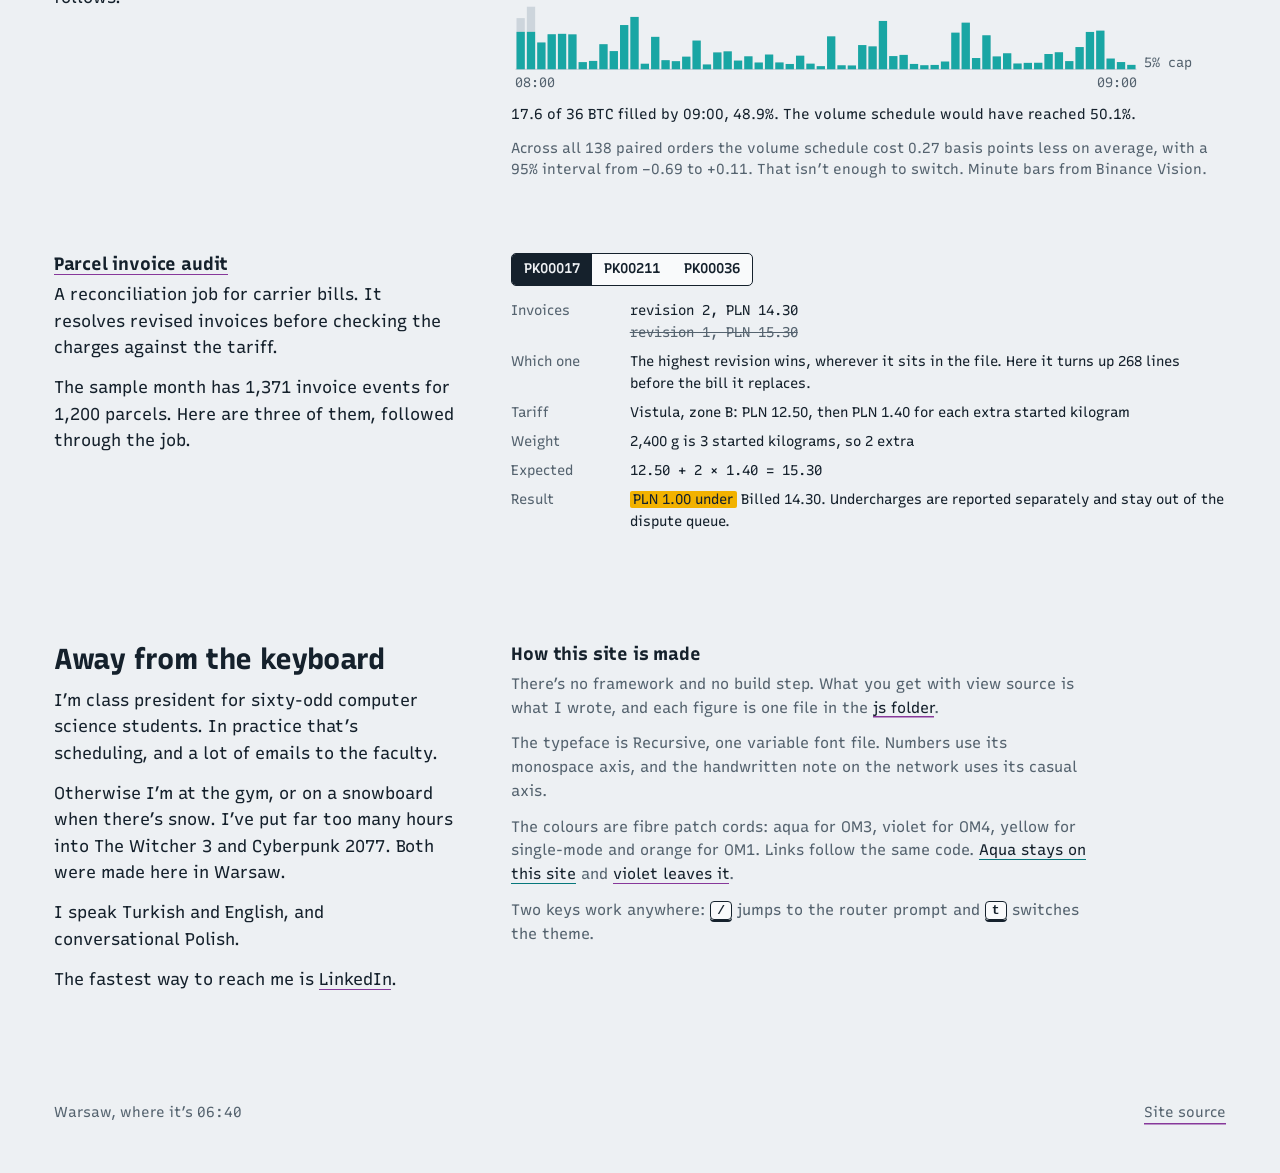
==== commit a07f5c3b: "Open the bio with how I approach software Replaces the line about where I'm from with the idea behin" ====
--- a/index.html
+++ b/index.html
@@ -50,7 +50,7 @@
         <img class="portrait" src="eray.jpg" alt="Eray Gulerler outdoors" width="800" height="800" fetchpriority="high">
         <h1>Eray Gulerler</h1>
       </div>
-      <p>I’m from Mersin, on Turkey’s Mediterranean coast, and I’ve lived in Warsaw for a few years now.</p>
+      <p>I approach software by picturing how a system would work in the ideal case, then using the technology to make that real. Most projects here come with a check that the real thing still matches the ideal one.</p>
       <p>I study computer science at Warsaw University of Technology and work on networks at Nokia. I joined as a summer trainee in July 2026 and stayed on as a working student.</p>
       <p>At work I set up virtual routers, change a configuration, and check where the packets actually go. The seven routers here are a toy version of that. Click a link to cut it, or type at the prompt.</p>
       <p>Further down are things I built on my own time: a ray tracer, a C++ order book and an experiment on fraud alerts. They all run on the page.</p>
